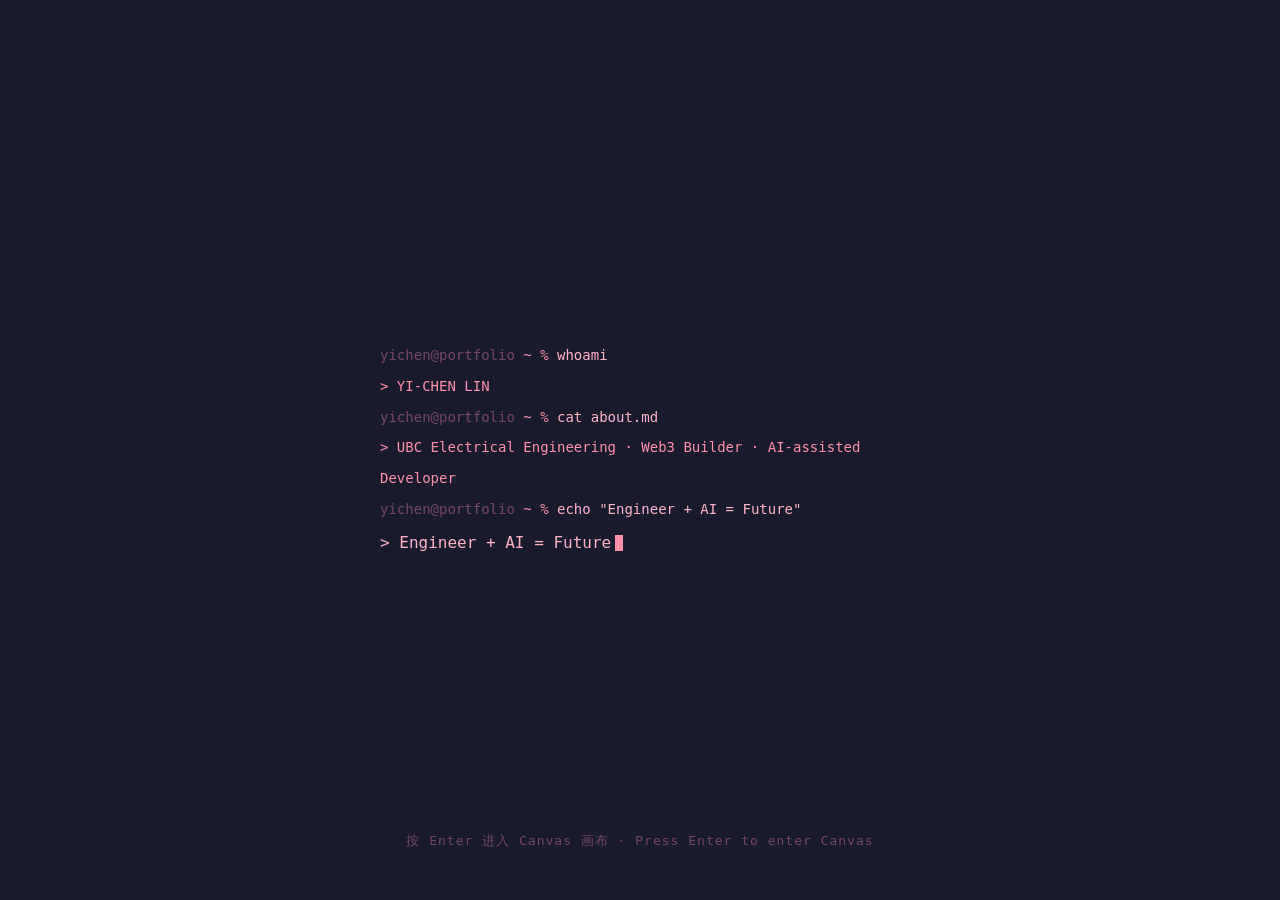
==== yichen-canvas-v2.html @ 153c7011 "V3" ====
<!DOCTYPE html>
<html lang="zh-CN">
<head>
    <meta charset="UTF-8">
    <meta name="viewport" content="width=device-width, initial-scale=1.0">
    <title>Yi-Chen Canvas | 个人知识画布</title>
    <link rel="stylesheet" href="./assets/styles/base.css">
    <link rel="stylesheet" href="./assets/styles/terminal.css">
    <link rel="stylesheet" href="./assets/styles/layout.css">
    <link rel="stylesheet" href="./assets/styles/cards.css">
    <link rel="stylesheet" href="./assets/styles/connections.css">
    <link rel="stylesheet" href="./assets/styles/modal.css">
    <link rel="stylesheet" href="./assets/styles/controls.css">
</head>
<body>
    <div id="app-root"></div>

    <script src="./assets/scripts/core/namespace.js"></script>
    <script src="./assets/scripts/data/connections.js"></script>
    <script src="./assets/scripts/data/modal-data.js"></script>
    <script src="./assets/scripts/templates/terminal.js"></script>
    <script src="./assets/scripts/templates/top-bar.js"></script>
    <script src="./assets/scripts/templates/sidebar.js"></script>
    <script src="./assets/scripts/templates/connections-svg.js"></script>
    <script src="./assets/scripts/templates/cards.js"></script>
    <script src="./assets/scripts/templates/canvas-ui.js"></script>
    <script src="./assets/scripts/templates/modal.js"></script>
    <script src="./assets/scripts/core/render.js"></script>
    <script src="./assets/scripts/core/state.js"></script>
    <script src="./assets/scripts/core/dom.js"></script>
    <script src="./assets/scripts/features/connections.js"></script>
    <script src="./assets/scripts/features/minimap.js"></script>
    <script src="./assets/scripts/features/terminal-entry.js"></script>
    <script src="./assets/scripts/features/pan-zoom.js"></script>
    <script src="./assets/scripts/features/card-dragging.js"></script>
    <script src="./assets/scripts/features/layers.js"></script>
    <script src="./assets/scripts/features/modal.js"></script>
    <script src="./assets/scripts/features/layout.js"></script>
    <script src="./assets/scripts/features/init.js"></script>
    <script src="./assets/scripts/main.js"></script>
</body>
</html>
---- assets/styles/base.css ----
@import url('https://fonts.googleapis.com/css2?family=Noto+Sans+SC:wght@300;400;500;600;700&family=Inter:wght@300;400;500;600;700&display=swap');

:root {
    --bg: #faf8f5;
    --card-bg: rgba(255, 255, 255, 0.92);
    --card-border: rgba(0, 0, 0, 0.06);
    --text: #2d2d3a;
    --text-secondary: #6b6b7b;
    --text-muted: #a0a0b0;
    --pink-light: #ffe4ec;
    --pink: #ff8fab;
    --pink-dark: #e85d8a;
    --cream: #fff5e6;
    --cream-dark: #ffd6a5;
    --lavender: #e8e0f0;
    --lavender-dark: #b8a9c9;
    --mint: #d4f5e0;
    --mint-dark: #7dd3a8;
    --sky: #d6eaf8;
    --sky-dark: #85c1e9;
    --peach: #fdebd0;
    --peach-dark: #f0b27a;
    --rose: #fadbd8;
    --rose-dark: #e74c3c;
    --shadow: 0 2px 16px rgba(0,0,0,0.05);
    --shadow-hover: 0 8px 32px rgba(0,0,0,0.1);
    --shadow-card: 0 4px 20px rgba(255, 143, 171, 0.08);
}

* { margin: 0; padding: 0; box-sizing: border-box; }

body {
    font-family: 'Inter', 'Noto Sans SC', sans-serif;
    background: var(--bg);
    overflow: hidden;
    width: 100vw;
    height: 100vh;
    user-select: none;
}

::-webkit-scrollbar { width: 6px; }
::-webkit-scrollbar-track { background: transparent; }
::-webkit-scrollbar-thumb { background: rgba(0,0,0,0.1); border-radius: 3px; }
::-webkit-scrollbar-thumb:hover { background: rgba(0,0,0,0.2); }
---- assets/styles/terminal.css ----
#terminal-entry {
    position: fixed;
    top: 0;
    left: 0;
    width: 100%;
    height: 100%;
    background: #1a1a2e;
    z-index: 10000;
    display: flex;
    flex-direction: column;
    justify-content: center;
    align-items: center;
    font-family: 'JetBrains Mono', monospace;
    transition: opacity 0.8s ease, visibility 0.8s;
}

#terminal-entry.hidden { opacity: 0; visibility: hidden; pointer-events: none; }

.terminal-content {
    color: #ff8fab;
    font-size: 14px;
    line-height: 2.2;
    max-width: 600px;
    padding: 40px;
}

.terminal-line { opacity: 0; animation: terminalFadeIn 0.5s ease forwards; }
.terminal-prompt { color: #ff8fab66; }
.terminal-command { color: #ffb3c6; font-weight: 500; }

.terminal-cursor {
    display: inline-block;
    width: 8px;
    height: 16px;
    background: #ff8fab;
    animation: blink 1s step-end infinite;
    vertical-align: middle;
    margin-left: 4px;
}

.terminal-hint {
    position: absolute;
    bottom: 50px;
    color: #ff8fab66;
    font-size: 13px;
    animation: fadeIn 1s ease 3s forwards;
    opacity: 0;
    letter-spacing: 1px;
}

@keyframes terminalFadeIn {
    to { opacity: 1; }
}

@keyframes blink {
    50% { opacity: 0; }
}

@keyframes fadeIn {
    to { opacity: 1; }
}
---- assets/styles/layout.css ----
#canvas-app {
    width: 100vw;
    height: 100vh;
    position: relative;
    overflow: hidden;
}

#canvas-app::before {
    content: '';
    position: absolute;
    top: -50%;
    left: -50%;
    width: 200%;
    height: 200%;
    background-image: radial-gradient(circle, rgba(0,0,0,0.06) 1px, transparent 1px);
    background-size: 20px 20px;
    pointer-events: none;
    z-index: 0;
}

#canvas-viewport {
    position: absolute;
    top: 0;
    left: 0;
    width: 100%;
    height: 100%;
    transform-origin: 0 0;
    z-index: 1;
}

.top-bar {
    position: fixed;
    top: 0;
    left: 0;
    right: 0;
    height: 56px;
    background: rgba(255,255,255,0.85);
    backdrop-filter: blur(20px);
    border-bottom: 1px solid rgba(0,0,0,0.06);
    display: flex;
    align-items: center;
    padding: 0 20px;
    z-index: 1000;
    gap: 12px;
}

.logo {
    display: flex;
    align-items: center;
    gap: 10px;
    font-weight: 700;
    color: var(--text);
    font-size: 15px;
}

.logo-icon {
    width: 34px;
    height: 34px;
    background: linear-gradient(135deg, #ffd6a5, #ff8fab);
    border-radius: 10px;
    display: flex;
    align-items: center;
    justify-content: center;
    font-weight: 800;
    color: white;
    font-size: 14px;
    box-shadow: 0 2px 8px rgba(255,143,171,0.3);
}

.top-actions { display: flex; gap: 8px; margin-left: auto; }

.btn {
    padding: 8px 18px;
    border-radius: 10px;
    border: 1.5px dashed rgba(0,0,0,0.1);
    background: rgba(255,255,255,0.7);
    color: var(--text-secondary);
    font-size: 13px;
    cursor: pointer;
    transition: all 0.25s;
    font-family: inherit;
    font-weight: 500;
}

.btn:hover {
    background: rgba(255,143,171,0.08);
    border-color: var(--pink);
    color: var(--pink-dark);
    transform: translateY(-1px);
}

.btn-primary {
    background: linear-gradient(135deg, #ff8fab, #e85d8a);
    color: white;
    border: none;
    box-shadow: 0 2px 12px rgba(232,93,138,0.3);
}

.btn-primary:hover {
    background: linear-gradient(135deg, #e85d8a, #d64570);
    color: white;
    box-shadow: 0 4px 16px rgba(232,93,138,0.4);
}

.user-avatar {
    width: 34px;
    height: 34px;
    border-radius: 50%;
    background: linear-gradient(135deg, #ff8fab, #b8a9c9);
    display: flex;
    align-items: center;
    justify-content: center;
    color: white;
    font-weight: 700;
    font-size: 12px;
    cursor: pointer;
    box-shadow: 0 2px 8px rgba(255,143,171,0.3);
}

.sidebar {
    position: fixed;
    top: 56px;
    left: 0;
    width: 220px;
    height: calc(100vh - 56px);
    background: rgba(255,255,255,0.8);
    backdrop-filter: blur(20px);
    border-right: 1px solid rgba(0,0,0,0.06);
    z-index: 1000;
    padding: 16px 10px;
    overflow-y: auto;
    display: flex;
    flex-direction: column;
}

.sidebar-title {
    font-size: 11px;
    font-weight: 700;
    color: var(--text-muted);
    text-transform: uppercase;
    letter-spacing: 2px;
    margin-bottom: 12px;
    padding-left: 10px;
    display: flex;
    align-items: center;
    gap: 6px;
}

.sidebar-title::before { content: '✦'; font-size: 10px; color: var(--pink); }

.layer-item {
    display: flex;
    align-items: center;
    gap: 10px;
    padding: 9px 12px;
    border-radius: 10px;
    cursor: pointer;
    transition: all 0.2s;
    font-size: 13px;
    color: var(--text-secondary);
    margin-bottom: 3px;
    position: relative;
}

.layer-item:hover { background: rgba(255,143,171,0.06); color: var(--text); }

.layer-item.active {
    background: linear-gradient(135deg, rgba(255,143,171,0.12), rgba(184,169,201,0.08));
    color: var(--pink-dark);
    font-weight: 600;
}

.layer-item.active::before {
    content: '';
    position: absolute;
    left: 0;
    top: 50%;
    transform: translateY(-50%);
    width: 3px;
    height: 20px;
    background: linear-gradient(180deg, #ff8fab, #b8a9c9);
    border-radius: 0 3px 3px 0;
}

.layer-icon {
    width: 20px;
    height: 20px;
    border-radius: 5px;
    display: flex;
    align-items: center;
    justify-content: center;
    font-size: 11px;
    flex-shrink: 0;
}

.layer-eye { margin-left: auto; opacity: 0.3; font-size: 11px; transition: opacity 0.2s; }
.layer-item:hover .layer-eye { opacity: 0.6; }

.sidebar-divider {
    height: 1px;
    background: linear-gradient(90deg, transparent, rgba(0,0,0,0.08), transparent);
    margin: 12px 10px;
}

.new-btn {
    display: flex;
    align-items: center;
    justify-content: center;
    gap: 6px;
    padding: 12px;
    border: 1.5px dashed rgba(0,0,0,0.1);
    border-radius: 10px;
    color: var(--text-muted);
    font-size: 13px;
    cursor: pointer;
    transition: all 0.25s;
    margin-top: 8px;
    font-weight: 500;
}

.new-btn:hover {
    border-color: var(--pink);
    color: var(--pink-dark);
    background: rgba(255,143,171,0.05);
}
---- assets/styles/cards.css ----
.card {
    position: absolute;
    background: var(--card-bg);
    border: 1px solid var(--card-border);
    border-radius: 16px;
    padding: 22px;
    box-shadow: var(--shadow-card);
    cursor: grab;
    transition: all 0.3s cubic-bezier(0.4,0,0.2,1);
    backdrop-filter: blur(12px);
    min-width: 200px;
    z-index: 10;
    animation: cardAppear 0.5s ease backwards;
}

.card:hover { box-shadow: var(--shadow-hover); z-index: 20; transform: translateY(-2px); }
.card.dragging { cursor: grabbing; z-index: 100; box-shadow: 0 12px 40px rgba(0,0,0,0.15); transform: scale(1.02); }

.card-header { display: flex; align-items: center; gap: 12px; margin-bottom: 14px; }

.card-avatar {
    width: 52px;
    height: 52px;
    border-radius: 50%;
    background: linear-gradient(135deg, #ffd6a5, #ff8fab);
    display: flex;
    align-items: center;
    justify-content: center;
    font-size: 22px;
    flex-shrink: 0;
    box-shadow: 0 2px 12px rgba(255,143,171,0.2);
}

.card-title { font-size: 17px; font-weight: 700; color: var(--text); line-height: 1.3; }
.card-subtitle { font-size: 12px; color: var(--text-muted); margin-top: 3px; }
.card-body { font-size: 13px; color: var(--text-secondary); line-height: 1.8; }
.card-body p { margin-bottom: 8px; }
.card-footer { margin-top: 14px; display: flex; gap: 8px; flex-wrap: wrap; }

.tag {
    padding: 5px 12px;
    border-radius: 20px;
    font-size: 11px;
    font-weight: 600;
    border: 1.5px solid transparent;
    transition: all 0.2s;
    cursor: default;
}

.tag:hover { transform: translateY(-1px); }
.tag.yellow { background: var(--cream); color: #c9842b; border-color: rgba(255,214,165,0.5); }
.tag.blue { background: var(--sky); color: #4a7fb5; border-color: rgba(133,193,233,0.4); }
.tag.green { background: var(--mint); color: #3a9b6b; border-color: rgba(125,211,168,0.4); }
.tag.pink { background: var(--pink-light); color: var(--pink-dark); border-color: rgba(255,143,171,0.4); }
.tag.orange { background: var(--peach); color: #c9842b; border-color: rgba(240,178,122,0.4); }
.tag.purple { background: var(--lavender); color: #7d6b8d; border-color: rgba(184,169,201,0.4); }
.tag.red { background: var(--rose); color: #c0392b; border-color: rgba(231,76,60,0.3); }
.tag.cyan { background: #d4f1f9; color: #2980b9; border-color: rgba(133,193,233,0.4); }

.card-timeline { min-width: 300px; }
.timeline-item { display: flex; gap: 14px; margin-bottom: 18px; position: relative; }
.timeline-item:last-child { margin-bottom: 0; }

.timeline-dot {
    width: 12px;
    height: 12px;
    border-radius: 50%;
    background: var(--pink);
    border: 3px solid white;
    box-shadow: 0 0 0 2px var(--pink);
    flex-shrink: 0;
    margin-top: 3px;
}

.timeline-content { flex: 1; }
.timeline-date { font-size: 11px; color: var(--pink-dark); font-weight: 700; margin-bottom: 3px; letter-spacing: 0.5px; }
.timeline-title { font-size: 13px; font-weight: 700; color: var(--text); margin-bottom: 3px; }
.timeline-desc { font-size: 12px; color: var(--text-muted); line-height: 1.5; }

.card-skills { min-width: 340px; }
.skills-grid { display: flex; flex-wrap: wrap; gap: 8px; }

.card-quote {
    background: linear-gradient(135deg, rgba(255,214,165,0.15), rgba(255,143,171,0.1));
    border-color: rgba(255,143,171,0.2);
}

.quote-text { font-style: italic; font-size: 14px; color: var(--text); line-height: 1.9; margin-bottom: 10px; }
.quote-author { font-size: 12px; color: var(--text-muted); }

.card-sticky { min-width: 180px; padding: 18px; }
.sticky-yellow { background: linear-gradient(135deg, #fef9e7, #fdebd0); border-color: rgba(243,156,18,0.15); }
.sticky-blue { background: linear-gradient(135deg, #ebf5fb, #d4e6f1); border-color: rgba(52,152,219,0.15); }
.sticky-pink { background: linear-gradient(135deg, #fdedec, #fadbd8); border-color: rgba(231,76,60,0.15); }
.sticky-purple { background: linear-gradient(135deg, var(--lavender), #f0e6ff); border-color: rgba(184,169,201,0.3); }
.sticky-title { font-size: 13px; font-weight: 700; color: var(--text); margin-bottom: 10px; display: flex; align-items: center; gap: 6px; }
.sticky-body { font-size: 13px; color: var(--text-secondary); line-height: 1.7; }

.card-project { min-width: 280px; }
.project-header { display: flex; align-items: center; gap: 12px; margin-bottom: 12px; }

.project-icon {
    width: 40px;
    height: 40px;
    border-radius: 10px;
    display: flex;
    align-items: center;
    justify-content: center;
    font-size: 18px;
    flex-shrink: 0;
    box-shadow: 0 2px 8px rgba(0,0,0,0.08);
}

.project-name { font-weight: 700; color: var(--text); font-size: 15px; }
.project-link { font-size: 11px; color: var(--pink-dark); font-weight: 500; }
.project-desc { font-size: 13px; color: var(--text-secondary); line-height: 1.8; margin-bottom: 12px; }
.project-tags { display: flex; gap: 6px; flex-wrap: wrap; }
.project-tag { padding: 4px 10px; border-radius: 6px; font-size: 11px; background: rgba(0,0,0,0.03); color: var(--text-muted); font-weight: 500; }

.card-click-hint {
    position: absolute;
    bottom: 8px;
    right: 12px;
    font-size: 10px;
    color: var(--text-muted);
    opacity: 0;
    transition: opacity 0.3s;
}

.card:hover .card-click-hint { opacity: 0.5; }

@keyframes cardAppear {
    from { opacity: 0; transform: translateY(20px) scale(0.95); }
    to { opacity: 1; transform: translateY(0) scale(1); }
}
---- assets/styles/connections.css ----
svg.connections {
    position: absolute;
    top: 0;
    left: 0;
    width: 100%;
    height: 100%;
    pointer-events: none;
    z-index: 5;
    overflow: visible;
}

svg.connections path {
    fill: none;
    stroke: var(--pink);
    stroke-width: 1.5;
    stroke-dasharray: 6, 4;
    opacity: 0.35;
    transition: opacity 0.3s;
}

svg.connections path:hover { opacity: 0.6; stroke-width: 2; }
---- assets/styles/modal.css ----
.modal-overlay {
    position: fixed;
    top: 0;
    left: 0;
    width: 100%;
    height: 100%;
    background: rgba(0,0,0,0.4);
    backdrop-filter: blur(8px);
    z-index: 5000;
    display: none;
    justify-content: center;
    align-items: center;
    opacity: 0;
    transition: opacity 0.3s;
}

.modal-overlay.active { display: flex; opacity: 1; }

.modal {
    background: white;
    border-radius: 20px;
    padding: 0;
    max-width: 600px;
    width: 90%;
    max-height: 80vh;
    overflow: hidden;
    box-shadow: 0 20px 60px rgba(0,0,0,0.2);
    transform: scale(0.9) translateY(20px);
    transition: transform 0.3s cubic-bezier(0.4,0,0.2,1);
}

.modal-overlay.active .modal { transform: scale(1) translateY(0); }

.modal-header {
    padding: 24px 28px 16px;
    border-bottom: 1px solid rgba(0,0,0,0.06);
    display: flex;
    align-items: center;
    gap: 14px;
    position: relative;
}

.modal-avatar {
    width: 56px;
    height: 56px;
    border-radius: 14px;
    display: flex;
    align-items: center;
    justify-content: center;
    font-size: 26px;
    flex-shrink: 0;
}

.modal-title { font-size: 20px; font-weight: 700; color: var(--text); }
.modal-subtitle { font-size: 13px; color: var(--text-muted); margin-top: 4px; }
.modal-body { padding: 24px 28px; overflow-y: auto; max-height: calc(80vh - 140px); }
.modal-body h3 { font-size: 14px; font-weight: 700; color: var(--text); margin: 20px 0 10px; display: flex; align-items: center; gap: 8px; }
.modal-body h3:first-child { margin-top: 0; }
.modal-body p,
.modal-body li { font-size: 14px; color: var(--text-secondary); line-height: 1.9; margin-bottom: 8px; }
.modal-body ul { padding-left: 20px; margin-bottom: 16px; }
.modal-body li { margin-bottom: 6px; }

.modal-close {
    position: absolute;
    top: 20px;
    right: 24px;
    width: 32px;
    height: 32px;
    border-radius: 50%;
    border: none;
    background: rgba(0,0,0,0.05);
    cursor: pointer;
    font-size: 18px;
    color: var(--text-muted);
    display: flex;
    align-items: center;
    justify-content: center;
    transition: all 0.2s;
}

.modal-close:hover { background: rgba(255,143,171,0.15); color: var(--pink-dark); }

.modal-tags {
    display: flex;
    gap: 8px;
    flex-wrap: wrap;
    margin-top: 16px;
    padding: 16px 28px 24px;
    border-top: 1px solid rgba(0,0,0,0.06);
}
---- assets/styles/controls.css ----
.minimap {
    position: fixed;
    bottom: 60px;
    left: 240px;
    width: 160px;
    height: 100px;
    background: rgba(255,255,255,0.9);
    border: 1px solid rgba(0,0,0,0.08);
    border-radius: 12px;
    z-index: 1000;
    overflow: hidden;
    box-shadow: var(--shadow);
}

.minimap-content { position: relative; width: 100%; height: 100%; transform-origin: 0 0; }
.minimap-card { position: absolute; background: var(--pink); border-radius: 2px; opacity: 0.5; }
.minimap-viewport { position: absolute; border: 1.5px solid var(--pink-dark); background: rgba(255,143,171,0.08); border-radius: 2px; }
.minimap-title { position: absolute; bottom: 3px; left: 6px; font-size: 9px; color: var(--text-muted); font-weight: 600; }

.zoom-controls {
    position: fixed;
    bottom: 60px;
    right: 20px;
    display: flex;
    flex-direction: column;
    gap: 4px;
    z-index: 1000;
}

.zoom-btn {
    width: 38px;
    height: 38px;
    border-radius: 10px;
    border: 1px solid rgba(0,0,0,0.08);
    background: rgba(255,255,255,0.9);
    display: flex;
    align-items: center;
    justify-content: center;
    cursor: pointer;
    font-size: 16px;
    color: var(--text-secondary);
    transition: all 0.2s;
    font-weight: 500;
}

.zoom-btn:hover {
    background: white;
    border-color: var(--pink);
    color: var(--pink-dark);
    transform: translateY(-1px);
    box-shadow: 0 2px 8px rgba(255,143,171,0.2);
}

.zoom-level { text-align: center; font-size: 11px; color: var(--text-muted); padding: 4px; font-weight: 600; }

.bottom-hint {
    position: fixed;
    bottom: 16px;
    left: 50%;
    transform: translateX(-50%);
    display: flex;
    gap: 8px;
    align-items: center;
    z-index: 1000;
    background: rgba(255,255,255,0.9);
    backdrop-filter: blur(12px);
    padding: 8px 20px;
    border-radius: 12px;
    border: 1px solid rgba(0,0,0,0.06);
    box-shadow: var(--shadow);
}

.hint-item {
    display: flex;
    align-items: center;
    gap: 6px;
    font-size: 12px;
    color: var(--text-muted);
    padding: 4px 10px;
    border-radius: 6px;
    transition: all 0.2s;
}

.hint-item:hover { background: rgba(255,143,171,0.08); color: var(--text-secondary); }

.hint-key {
    padding: 2px 8px;
    background: rgba(0,0,0,0.04);
    border-radius: 4px;
    font-size: 11px;
    font-weight: 600;
    color: var(--text-secondary);
    border: 1px solid rgba(0,0,0,0.06);
}

.hint-sep { color: var(--text-muted); opacity: 0.3; }

.kimi-badge {
    position: fixed;
    bottom: 16px;
    right: 20px;
    background: linear-gradient(135deg, #1a1a2e, #2d2d3a);
    color: white;
    padding: 8px 14px;
    border-radius: 20px;
    font-size: 12px;
    font-weight: 600;
    z-index: 1000;
    display: flex;
    align-items: center;
    gap: 6px;
    box-shadow: 0 2px 12px rgba(0,0,0,0.2);
}

.kimi-badge::before {
    content: 'K';
    width: 18px;
    height: 18px;
    background: linear-gradient(135deg, #ff8fab, #b8a9c9);
    border-radius: 50%;
    display: flex;
    align-items: center;
    justify-content: center;
    font-size: 10px;
    font-weight: 800;
}
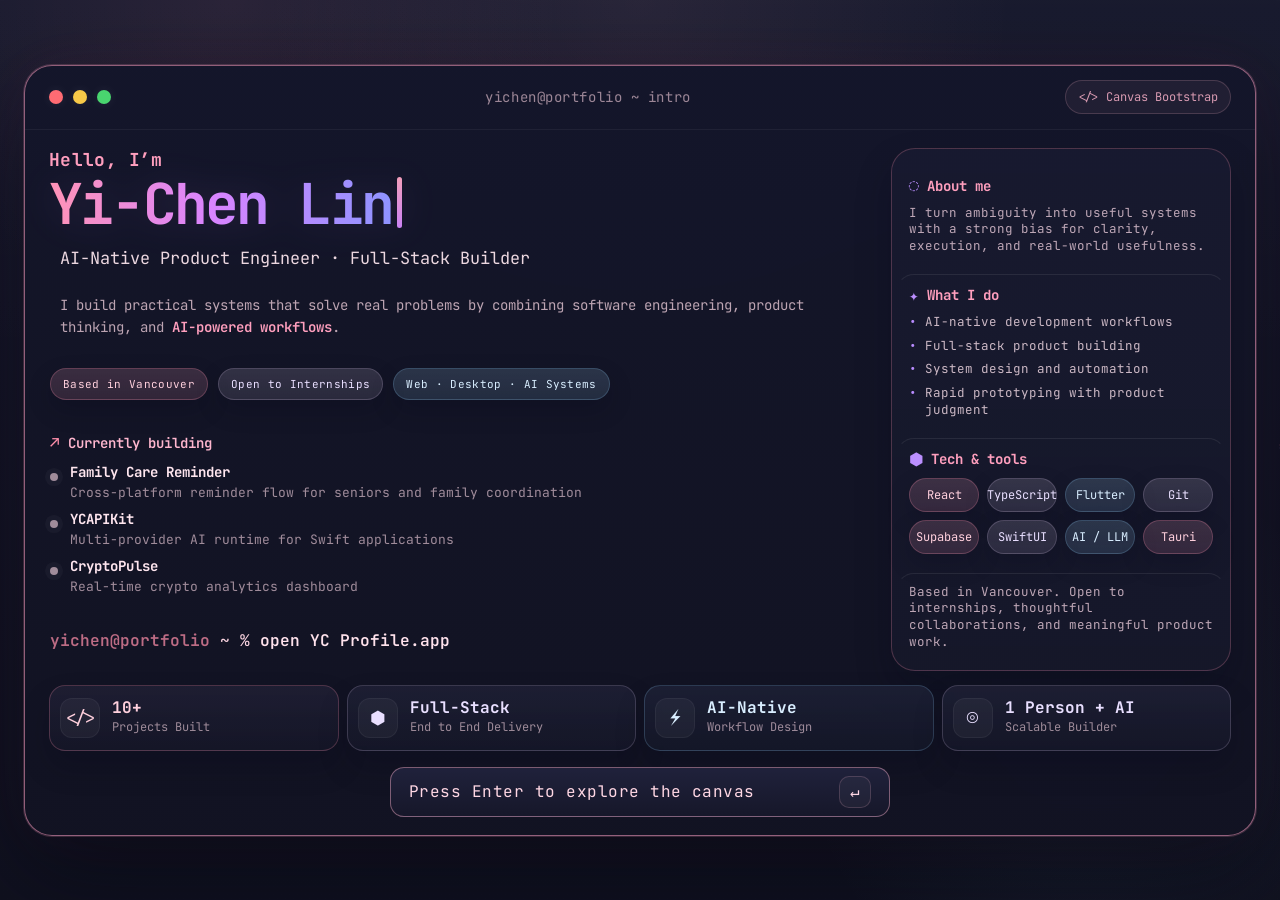
==== commit 0e7342b3: "UI FIX" ====
--- a/yichen-canvas-v2.html
+++ b/yichen-canvas-v2.html
@@ -1,9 +1,9 @@
 <!DOCTYPE html>
-<html lang="zh-CN">
+<html lang="en">
 <head>
     <meta charset="UTF-8">
     <meta name="viewport" content="width=device-width, initial-scale=1.0">
-    <title>Yi-Chen Canvas | 个人知识画布</title>
+    <title>Yi-Chen Canvas | Personal Knowledge Canvas</title>
     <link rel="stylesheet" href="./assets/styles/base.css">
     <link rel="stylesheet" href="./assets/styles/terminal.css">
     <link rel="stylesheet" href="./assets/styles/layout.css">
--- a/assets/styles/base.css
+++ b/assets/styles/base.css
@@ -1,4 +1,4 @@
-@import url('https://fonts.googleapis.com/css2?family=Noto+Sans+SC:wght@300;400;500;600;700&family=Inter:wght@300;400;500;600;700&display=swap');
+@import url('https://fonts.googleapis.com/css2?family=JetBrains+Mono:wght@400;500;600&family=Noto+Sans+SC:wght@300;400;500;600;700&family=Inter:wght@300;400;500;600;700&display=swap');
 
 :root {
     --bg: #faf8f5;
@@ -25,6 +25,7 @@
     --shadow: 0 2px 16px rgba(0,0,0,0.05);
     --shadow-hover: 0 8px 32px rgba(0,0,0,0.1);
     --shadow-card: 0 4px 20px rgba(255, 143, 171, 0.08);
+    --sidebar-w: 220px;
 }
 
 * { margin: 0; padding: 0; box-sizing: border-box; }
--- a/assets/styles/terminal.css
+++ b/assets/styles/terminal.css
@@ -1,61 +1,971 @@
 #terminal-entry {
     position: fixed;
-    top: 0;
-    left: 0;
-    width: 100%;
-    height: 100%;
-    background: #1a1a2e;
+    inset: 0;
     z-index: 10000;
     display: flex;
+    justify-content: center;
+    align-items: center;
+    padding: clamp(12px, 2.6vw, 24px);
+    overflow: auto;
+    font-family: 'JetBrains Mono', monospace;
+    color: #ffe1ec;
+    background:
+        radial-gradient(circle at 18% 0%, rgba(255, 143, 171, 0.08), transparent 24%),
+        radial-gradient(circle at 85% 82%, rgba(133, 193, 233, 0.07), transparent 22%),
+        linear-gradient(180deg, #15172b 0%, #10111f 100%);
+    transition: opacity 0.8s ease, visibility 0.8s ease;
+}
+
+#terminal-entry::before,
+#terminal-entry::after {
+    content: '';
+    position: absolute;
+    inset: 0;
+    pointer-events: none;
+}
+
+#terminal-entry::before {
+    background:
+        radial-gradient(circle at top, rgba(255, 179, 198, 0.07), transparent 34%),
+        linear-gradient(180deg, rgba(255, 255, 255, 0.02), transparent 42%);
+}
+
+#terminal-entry::after {
+    opacity: 0.18;
+    background:
+        radial-gradient(circle at right 12%, rgba(255, 143, 171, 0.45) 1px, transparent 1.2px) right center / 14px 14px no-repeat,
+        radial-gradient(circle at right 12%, rgba(151, 148, 255, 0.34) 0.8px, transparent 1px) right center / 7px 7px no-repeat;
+}
+
+#terminal-entry.hidden {
+    opacity: 0;
+    visibility: hidden;
+    pointer-events: none;
+}
+
+.terminal-stage {
+    position: relative;
+    z-index: 1;
+    width: min(1560px, calc(100vw - 24px));
+}
+
+.terminal-shell {
+    display: flex;
     flex-direction: column;
+    max-height: calc(100vh - 24px);
+    border-radius: 28px;
+    border: 1px solid rgba(255, 160, 194, 0.54);
+    background:
+        linear-gradient(180deg, rgba(20, 22, 42, 0.98) 0%, rgba(18, 19, 35, 0.98) 100%);
+    box-shadow:
+        0 0 0 1px rgba(255, 160, 194, 0.18),
+        0 32px 90px rgba(3, 5, 16, 0.55),
+        0 0 56px rgba(232, 93, 138, 0.07);
+    overflow: hidden;
+    backdrop-filter: blur(18px);
+    transition: transform 0.4s ease, box-shadow 0.4s ease, border-color 0.4s ease;
+}
+
+#terminal-entry.is-launching .terminal-shell {
+    transform: translateY(-4px) scale(1.006);
+    border-color: rgba(134, 244, 165, 0.48);
+    box-shadow:
+        0 0 0 1px rgba(134, 244, 165, 0.14),
+        0 34px 94px rgba(3, 5, 16, 0.62),
+        0 0 54px rgba(134, 244, 165, 0.08);
+}
+
+.terminal-shell-header {
+    display: grid;
+    grid-template-columns: auto 1fr auto;
+    align-items: center;
+    gap: 16px;
+    min-height: 64px;
+    padding: 0 24px;
+    border-bottom: 1px solid rgba(255, 255, 255, 0.05);
+    color: rgba(255, 223, 232, 0.7);
+}
+
+.terminal-shell-controls {
+    display: flex;
+    gap: 10px;
+}
+
+.terminal-shell-dot {
+    width: 14px;
+    height: 14px;
+    border-radius: 50%;
+    display: inline-block;
+    box-shadow: 0 0 12px rgba(255, 255, 255, 0.08);
+}
+
+.terminal-shell-dot--close { background: #ff6b73; }
+.terminal-shell-dot--minimize { background: #f7c948; }
+.terminal-shell-dot--zoom { background: #49d56f; }
+
+.terminal-shell-title {
+    justify-self: center;
+    font-size: 14px;
+    letter-spacing: 0.04em;
+    color: rgba(255, 216, 229, 0.58);
+}
+
+.terminal-shell-badge {
+    font-size: 12px;
+    color: rgba(255, 181, 205, 0.82);
+    padding: 8px 12px;
+    border-radius: 999px;
+    border: 1px solid rgba(255, 181, 205, 0.18);
+    background: rgba(255, 181, 205, 0.06);
+}
+
+.terminal-shell-body {
+    display: flex;
+    flex-direction: column;
+    gap: 16px;
+    padding: clamp(18px, 2vw, 28px);
+    overflow: auto;
+}
+
+.terminal-hero-layout {
+    display: grid;
+    grid-template-columns: minmax(0, 1.42fr) minmax(360px, 0.58fr);
+    gap: clamp(16px, 1.8vw, 24px);
+    align-items: start;
+}
+
+.terminal-hero-main {
+    display: flex;
+    flex-direction: column;
+    gap: 0;
+    min-width: 0;
+}
+
+.terminal-line {
+    opacity: 0;
+    transform: translateY(10px);
+    animation: terminalFadeIn 0.68s cubic-bezier(0.2, 0.9, 0.2, 1) forwards;
+}
+
+.terminal-eyebrow {
+    font-size: clamp(16px, 1.4vw, 22px);
+    color: #ff9fbe;
+    font-weight: 700;
+    letter-spacing: 0.02em;
+}
+
+.terminal-name {
+    margin: 8px 0 10px;
+    font-size: clamp(48px, 5.7vw, 78px);
+    line-height: 0.96;
+    letter-spacing: -0.05em;
+    font-weight: 700;
+    color: transparent;
+    background: linear-gradient(90deg, #ff93b7 0%, #d984ff 46%, #8a94ff 100%);
+    -webkit-background-clip: text;
+    background-clip: text;
+}
+
+.terminal-nav-target {
+    position: relative;
+    transition: transform 0.22s ease, opacity 0.22s ease, filter 0.22s ease, box-shadow 0.22s ease, background-color 0.22s ease, border-color 0.22s ease;
+}
+
+.terminal-nav-inline,
+.terminal-nav-section,
+.terminal-nav-panel {
+    border: 1px solid transparent;
+    border-radius: 18px;
+}
+
+.terminal-nav-inline {
+    width: fit-content;
+    max-width: 100%;
+    padding: 8px 10px;
+    margin-left: -10px;
+}
+
+.terminal-nav-section {
+    padding: 10px 12px;
+    margin-left: -12px;
+    margin-right: -4px;
+}
+
+.terminal-nav-panel {
+    padding: 10px 12px;
+    margin-left: -12px;
+    margin-right: -12px;
+}
+
+.terminal-nav-marker.is-active {
+    transform: translateX(3px);
+    border-color: rgba(255, 181, 205, 0.2);
+    background:
+        linear-gradient(180deg, rgba(255, 255, 255, 0.045), rgba(255, 255, 255, 0.015)),
+        rgba(255, 181, 205, 0.045);
+    box-shadow:
+        0 14px 30px rgba(5, 8, 24, 0.16),
+        0 0 0 1px rgba(255, 181, 205, 0.08);
+}
+
+.terminal-nav-target:not(.is-active) .terminal-nav-cursor {
+    opacity: 0;
+    animation: none;
+}
+
+.terminal-nav-target.is-active .terminal-nav-cursor {
+    opacity: 1;
+    animation: blink 1s step-end infinite;
+}
+
+.terminal-name.terminal-nav-target {
+    width: fit-content;
+}
+
+.terminal-name.terminal-nav-target.is-active {
+    filter: drop-shadow(0 0 18px rgba(217, 132, 255, 0.12));
+}
+
+.terminal-name-cursor {
+    display: inline-block;
+    width: 0.1em;
+    height: 0.9em;
+    margin-left: 0.08em;
+    background: linear-gradient(180deg, rgba(255, 166, 195, 0.95), rgba(212, 136, 255, 0.95));
+    vertical-align: -0.08em;
+    border-radius: 999px;
+    opacity: 0;
+}
+
+.terminal-role {
+    margin: 0 0 10px;
+    font-size: clamp(18px, 1.8vw, 24px);
+    line-height: 1.28;
+    color: rgba(255, 232, 240, 0.92);
+}
+
+.terminal-role.terminal-nav-inline,
+.terminal-summary.terminal-nav-inline {
+    display: block;
+}
+
+.terminal-summary {
+    max-width: 780px;
+    margin: 0;
+    font-size: clamp(15px, 1.14vw, 18px);
+    line-height: 1.62;
+    color: rgba(255, 220, 233, 0.72);
+}
+
+.terminal-summary-accent {
+    color: #ff9fbe;
+    font-weight: 600;
+}
+
+.terminal-quickfacts {
+    display: flex;
+    flex-wrap: wrap;
+    gap: 10px;
+    margin-top: 12px;
+}
+
+.terminal-quickfacts.terminal-nav-section {
+    width: fit-content;
+    max-width: 100%;
+    padding-bottom: 8px;
+}
+
+.terminal-quickfact,
+.terminal-chip {
+    --terminal-tone-bg: rgba(255, 181, 205, 0.1);
+    --terminal-tone-border: rgba(255, 181, 205, 0.26);
+    --terminal-tone-text: #ffd5e2;
+    display: inline-flex;
+    align-items: center;
+    padding: 8px 12px;
+    border-radius: 999px;
+    border: 1px solid var(--terminal-tone-border);
+    background:
+        linear-gradient(180deg, rgba(255, 255, 255, 0.05), rgba(255, 255, 255, 0.01)),
+        var(--terminal-tone-bg);
+    color: var(--terminal-tone-text);
+    box-shadow: 0 10px 24px rgba(5, 8, 24, 0.18);
+}
+
+.terminal-quickfact {
+    font-size: 11px;
+    letter-spacing: 0.03em;
+}
+
+.terminal-chip {
     justify-content: center;
-    align-items: center;
-    font-family: 'JetBrains Mono', monospace;
-    transition: opacity 0.8s ease, visibility 0.8s;
-}
-
-#terminal-entry.hidden { opacity: 0; visibility: hidden; pointer-events: none; }
-
-.terminal-content {
+    min-width: 0;
+    font-size: 12px;
+    white-space: nowrap;
+}
+
+.terminal-tone-pink {
+    --terminal-tone-bg: rgba(255, 143, 171, 0.12);
+    --terminal-tone-border: rgba(255, 143, 171, 0.24);
+    --terminal-tone-text: #ffd0dd;
+}
+
+.terminal-tone-violet {
+    --terminal-tone-bg: rgba(184, 169, 201, 0.12);
+    --terminal-tone-border: rgba(184, 169, 201, 0.24);
+    --terminal-tone-text: #e9dfff;
+}
+
+.terminal-tone-blue {
+    --terminal-tone-bg: rgba(133, 193, 233, 0.12);
+    --terminal-tone-border: rgba(133, 193, 233, 0.22);
+    --terminal-tone-text: #d9eeff;
+}
+
+.terminal-building {
+    margin-top: 14px;
+    padding-top: 12px;
+    border-top: 1px solid rgba(255, 255, 255, 0.07);
+}
+
+.terminal-building.terminal-nav-section {
+    padding-top: 10px;
+    border-top-color: transparent;
+}
+
+.terminal-section-kicker {
+    display: inline-flex;
+    align-items: center;
+    gap: 8px;
+    margin-bottom: 10px;
+    color: #ffb7cf;
+    font-size: 14px;
+    font-weight: 600;
+}
+
+.terminal-section-icon {
+    font-size: 16px;
     color: #ff8fab;
+}
+
+.terminal-project-list {
+    list-style: none;
+    display: grid;
+    gap: 8px;
+    padding: 0;
+    margin: 0;
+}
+
+.terminal-project-item {
+    display: grid;
+    grid-template-columns: 8px minmax(0, 1fr);
+    gap: 12px;
+    align-items: start;
+}
+
+.terminal-project-dot {
+    width: 8px;
+    height: 8px;
+    border-radius: 50%;
+    margin-top: 0.75em;
+    background: currentColor;
+    box-shadow: 0 0 0 5px rgba(255, 255, 255, 0.03);
+}
+
+.terminal-project-item strong {
+    display: block;
+    color: #ffe6ef;
     font-size: 14px;
-    line-height: 2.2;
-    max-width: 600px;
-    padding: 40px;
-}
-
-.terminal-line { opacity: 0; animation: terminalFadeIn 0.5s ease forwards; }
-.terminal-prompt { color: #ff8fab66; }
-.terminal-command { color: #ffb3c6; font-weight: 500; }
+    font-weight: 700;
+    margin-bottom: 3px;
+}
+
+.terminal-project-item span {
+    display: block;
+    color: rgba(255, 220, 233, 0.6);
+    font-size: 13px;
+    line-height: 1.45;
+}
+
+.terminal-command-preview {
+    margin-top: 12px;
+    padding-top: 12px;
+    border-top: 1px solid rgba(255, 255, 255, 0.07);
+    font-size: clamp(16px, 1.26vw, 18px);
+    line-height: 1.5;
+    color: #ffd7e4;
+}
+
+.terminal-command-preview.terminal-nav-target {
+    border-radius: 14px;
+    border-top-color: transparent;
+    border-color: transparent;
+}
+
+.terminal-command-preview.terminal-nav-target.is-active {
+    background: rgba(255, 255, 255, 0.03);
+    border-color: rgba(255, 181, 205, 0.18);
+    box-shadow: 0 10px 24px rgba(5, 8, 24, 0.12);
+}
+
+.terminal-command-preview.terminal-nav-target.is-active .terminal-command {
+    color: #fff0f5;
+}
+
+.terminal-prompt {
+    color: rgba(255, 143, 171, 0.72);
+    font-weight: 600;
+}
+
+.terminal-command {
+    color: #ffe2ec;
+    font-weight: 600;
+}
 
 .terminal-cursor {
     display: inline-block;
-    width: 8px;
-    height: 16px;
-    background: #ff8fab;
-    animation: blink 1s step-end infinite;
-    vertical-align: middle;
+    width: 11px;
+    height: 1.05em;
+    background: #ff9fbe;
+    vertical-align: -0.12em;
     margin-left: 4px;
+    border-radius: 2px;
+    opacity: 0;
+}
+
+.terminal-detail-panel {
+    padding: 18px;
+    border-radius: 24px;
+    border: 1px solid rgba(255, 143, 171, 0.24);
+    background:
+        linear-gradient(180deg, rgba(24, 26, 48, 0.88), rgba(22, 24, 42, 0.92));
+    box-shadow: 0 18px 36px rgba(5, 8, 24, 0.24);
+}
+
+.terminal-panel-section + .terminal-panel-section {
+    margin-top: 12px;
+    padding-top: 12px;
+    border-top: 1px solid rgba(255, 255, 255, 0.08);
+}
+
+.terminal-panel-section.terminal-nav-panel {
+    transition: transform 0.22s ease, box-shadow 0.22s ease, border-color 0.22s ease, background-color 0.22s ease;
+}
+
+.terminal-panel-section.terminal-nav-panel + .terminal-panel-section.terminal-nav-panel {
+    margin-top: 8px;
+}
+
+.terminal-panel-title {
+    display: inline-flex;
+    align-items: center;
+    gap: 8px;
+    margin-bottom: 8px;
+    color: #ff9fbe;
+    font-size: 14px;
+    font-weight: 700;
+}
+
+.terminal-panel-icon {
+    color: #bb8fff;
+    font-size: 16px;
+}
+
+.terminal-detail-panel p {
+    margin: 0;
+    color: rgba(255, 222, 235, 0.72);
+    font-size: 14px;
+    line-height: 1.56;
+}
+
+.terminal-panel-list {
+    list-style: none;
+    margin: 0;
+    padding: 0;
+    display: grid;
+    gap: 7px;
+}
+
+.terminal-panel-list li {
+    position: relative;
+    padding-left: 16px;
+    color: rgba(255, 230, 239, 0.78);
+    font-size: 13.5px;
+    line-height: 1.38;
+}
+
+.terminal-panel-list li::before {
+    content: '•';
+    position: absolute;
+    left: 0;
+    top: 0;
+    color: #b98cff;
+}
+
+.terminal-chip-cloud {
+    display: grid;
+    grid-template-columns: repeat(4, minmax(0, 1fr));
+    gap: 8px;
+}
+
+.terminal-panel-section--closing {
+    padding-bottom: 2px;
+}
+
+.terminal-panel-note {
+    color: #ffb8cf;
+}
+
+.terminal-metric-grid {
+    display: grid;
+    grid-template-columns: repeat(4, minmax(0, 1fr));
+    gap: 10px;
+}
+
+.terminal-metric {
+    --terminal-metric-glow: rgba(255, 143, 171, 0.2);
+    display: grid;
+    grid-template-columns: 42px minmax(0, 1fr);
+    gap: 10px;
+    align-items: center;
+    padding: 14px 12px;
+    border-radius: 16px;
+    border: 1px solid var(--terminal-tone-border);
+    background:
+        linear-gradient(180deg, rgba(27, 29, 50, 0.84), rgba(19, 21, 38, 0.94)),
+        var(--terminal-tone-bg);
+    box-shadow: 0 16px 30px rgba(5, 8, 24, 0.18);
+}
+
+.terminal-metric-icon {
+    display: flex;
+    align-items: center;
+    justify-content: center;
+    width: 40px;
+    height: 40px;
+    border-radius: 12px;
+    background: rgba(255, 255, 255, 0.04);
+    color: var(--terminal-tone-text);
+    font-size: 18px;
+    box-shadow: inset 0 0 0 1px rgba(255, 255, 255, 0.05);
+}
+
+.terminal-metric-value {
+    color: var(--terminal-tone-text);
+    font-size: 16px;
+    font-weight: 700;
+    line-height: 1.3;
+}
+
+.terminal-metric-label {
+    color: rgba(255, 220, 233, 0.58);
+    font-size: 12px;
+    line-height: 1.45;
+}
+
+.terminal-launch {
+    margin-top: auto;
+    display: flex;
+    flex-direction: column;
+    align-items: center;
+    gap: 0;
+    padding-top: 2px;
 }
 
 .terminal-hint {
-    position: absolute;
-    bottom: 50px;
-    color: #ff8fab66;
+    display: flex;
+    flex-wrap: wrap;
+    justify-content: center;
+    align-items: center;
+    gap: 10px;
+    font-size: 12px;
+    letter-spacing: 0.08em;
+    color: rgba(255, 187, 210, 0.76);
+}
+
+.terminal-keycap {
+    min-width: 58px;
+    height: 32px;
+    padding: 0 12px;
+    display: inline-flex;
+    align-items: center;
+    justify-content: center;
+    border-radius: 10px;
+    border: 1px solid rgba(255, 181, 205, 0.35);
+    background: rgba(255, 181, 205, 0.08);
+    color: #ffd5e2;
+    font-family: inherit;
+    font-size: 12px;
+}
+
+.terminal-hint-divider {
+    width: 1px;
+    height: 14px;
+    background: rgba(255, 181, 205, 0.28);
+}
+
+.terminal-enter-button {
+    width: min(500px, 100%);
+    min-height: 52px;
+    padding: 0 18px;
+    border-radius: 14px;
+    border: 1px solid rgba(255, 181, 205, 0.44);
+    background:
+        linear-gradient(180deg, rgba(33, 35, 62, 0.92), rgba(23, 24, 43, 0.92));
+    color: #ffd7e4;
+    font-family: inherit;
+    font-size: 16px;
+    letter-spacing: 0.03em;
+    cursor: pointer;
+    display: inline-flex;
+    align-items: center;
+    justify-content: space-between;
+    gap: 18px;
+    transition: transform 0.2s ease, border-color 0.2s ease, box-shadow 0.2s ease, background 0.2s ease, color 0.2s ease;
+}
+
+.terminal-enter-button:hover {
+    transform: translateY(-1px);
+    border-color: rgba(255, 181, 205, 0.82);
+    box-shadow: 0 16px 30px rgba(5, 8, 24, 0.3);
+    background:
+        linear-gradient(180deg, rgba(39, 41, 70, 0.96), rgba(27, 29, 50, 0.96));
+}
+
+.terminal-enter-button:focus-visible {
+    outline: 2px solid rgba(255, 181, 205, 0.7);
+    outline-offset: 4px;
+}
+
+.terminal-enter-button:disabled {
+    cursor: default;
+    transform: none;
+    color: #9ae1a9;
+    border-color: rgba(121, 224, 141, 0.48);
+    background:
+        linear-gradient(180deg, rgba(22, 39, 33, 0.94), rgba(21, 33, 29, 0.94));
+    box-shadow: none;
+}
+
+.terminal-enter-button-icon {
+    display: inline-flex;
+    align-items: center;
+    justify-content: center;
+    width: 32px;
+    height: 32px;
+    border-radius: 10px;
+    border: 1px solid rgba(255, 181, 205, 0.18);
+    background: rgba(255, 255, 255, 0.04);
+    font-size: 16px;
+}
+
+.terminal-progress-wrap {
+    display: flex;
+    flex-direction: column;
+    align-items: center;
+    gap: 8px;
+    min-height: 24px;
+    width: min(500px, 100%);
+}
+
+.terminal-progress {
+    display: flex;
+    align-items: center;
+    gap: 10px;
+    color: #79e08d;
+    font-size: 14px;
+    width: 100%;
+    opacity: 0;
+    max-height: 0;
+    overflow: hidden;
+    transform: translateY(8px);
+    transition: opacity 0.28s ease, transform 0.28s ease, max-height 0.28s ease;
+}
+
+#terminal-entry.is-launching .terminal-progress {
+    opacity: 1;
+    max-height: 30px;
+    transform: translateY(0);
+}
+
+.terminal-progress-track {
+    flex: 1;
+    height: 12px;
+    border-radius: 999px;
+    overflow: hidden;
+    background: rgba(121, 224, 141, 0.1);
+    box-shadow: inset 0 0 0 1px rgba(121, 224, 141, 0.14);
+}
+
+.terminal-progress-fill {
+    width: 0;
+    height: 100%;
+    background:
+        linear-gradient(90deg, rgba(121, 224, 141, 0.84), rgba(104, 220, 149, 0.98));
+    box-shadow: 0 0 24px rgba(121, 224, 141, 0.35);
+}
+
+.terminal-progress-value {
+    min-width: 44px;
+    text-align: right;
+}
+
+.terminal-launch-status {
+    color: rgba(255, 187, 210, 0.82);
     font-size: 13px;
-    animation: fadeIn 1s ease 3s forwards;
-    opacity: 0;
-    letter-spacing: 1px;
+    text-align: center;
+    min-height: 18px;
+}
+
+#terminal-entry.is-launching .terminal-launch-status {
+    color: #a3f1b0;
 }
 
 @keyframes terminalFadeIn {
-    to { opacity: 1; }
+    to {
+        opacity: 1;
+        transform: translateY(0);
+    }
 }
 
 @keyframes blink {
     50% { opacity: 0; }
 }
 
-@keyframes fadeIn {
-    to { opacity: 1; }
-}
+@media (min-width: 1181px) and (max-height: 1120px) {
+    .terminal-shell-body {
+        gap: 14px;
+        padding: 18px 24px 18px;
+    }
+
+    .terminal-hero-layout {
+        grid-template-columns: minmax(0, 1.48fr) minmax(340px, 0.52fr);
+        gap: 18px;
+    }
+
+    .terminal-name {
+        font-size: clamp(42px, 4.4vw, 64px);
+        margin: 6px 0 8px;
+    }
+
+    .terminal-role {
+        margin-bottom: 8px;
+        font-size: clamp(16px, 1.32vw, 21px);
+    }
+
+    .terminal-summary {
+        font-size: 14px;
+        line-height: 1.54;
+    }
+
+    .terminal-quickfacts {
+        margin-top: 10px;
+    }
+
+    .terminal-building {
+        margin-top: 12px;
+        padding-top: 10px;
+    }
+
+    .terminal-command-preview {
+        margin-top: 10px;
+        padding-top: 10px;
+    }
+
+    .terminal-project-list {
+        gap: 7px;
+    }
+
+    .terminal-detail-panel {
+        padding: 16px;
+    }
+
+    .terminal-panel-section + .terminal-panel-section {
+        margin-top: 10px;
+        padding-top: 10px;
+    }
+
+    .terminal-detail-panel p,
+    .terminal-panel-list li {
+        font-size: 12.5px;
+        line-height: 1.34;
+    }
+
+    .terminal-chip-cloud,
+    .terminal-metric-grid {
+        gap: 8px;
+    }
+
+    .terminal-metric {
+        padding: 12px 10px;
+    }
+
+    .terminal-enter-button {
+        min-height: 50px;
+    }
+}
+
+@media (max-width: 1180px) {
+    .terminal-hero-layout {
+        grid-template-columns: 1fr;
+    }
+
+    .terminal-detail-panel {
+        max-width: 760px;
+    }
+
+    .terminal-chip-cloud {
+        grid-template-columns: repeat(4, minmax(0, 1fr));
+    }
+
+    .terminal-metric-grid {
+        grid-template-columns: repeat(2, minmax(0, 1fr));
+    }
+}
+
+@media (max-width: 900px) {
+    #terminal-entry {
+        align-items: flex-start;
+    }
+
+    .terminal-stage {
+        width: 100%;
+    }
+
+    .terminal-shell {
+        max-height: none;
+        border-radius: 24px;
+    }
+
+    .terminal-shell-header {
+        grid-template-columns: auto 1fr;
+        min-height: auto;
+        padding: 18px 18px 14px;
+    }
+
+    .terminal-shell-badge {
+        display: none;
+    }
+
+    .terminal-shell-body {
+        padding: 26px 18px 28px;
+        gap: 24px;
+    }
+
+    .terminal-name {
+        font-size: clamp(48px, 12vw, 72px);
+    }
+
+    .terminal-role {
+        font-size: 21px;
+    }
+
+    .terminal-summary {
+        font-size: 16px;
+    }
+
+    .terminal-command-preview {
+        font-size: 17px;
+    }
+
+    .terminal-enter-button {
+        min-height: 58px;
+        font-size: 16px;
+    }
+
+    .terminal-chip-cloud {
+        grid-template-columns: repeat(3, minmax(0, 1fr));
+    }
+}
+
+@media (max-width: 620px) {
+    #terminal-entry {
+        padding: 12px;
+    }
+
+    .terminal-shell {
+        border-radius: 22px;
+    }
+
+    .terminal-detail-panel {
+        padding: 20px;
+        border-radius: 20px;
+    }
+
+    .terminal-metric-grid {
+        grid-template-columns: 1fr;
+    }
+
+    .terminal-metric {
+        grid-template-columns: 42px minmax(0, 1fr);
+        padding: 16px;
+    }
+
+    .terminal-project-item {
+        grid-template-columns: 8px minmax(0, 1fr);
+        gap: 12px;
+    }
+
+    .terminal-project-item strong,
+    .terminal-detail-panel p,
+    .terminal-panel-list li {
+        font-size: 14px;
+    }
+
+    .terminal-project-item span,
+    .terminal-metric-label {
+        font-size: 13px;
+    }
+
+    .terminal-chip-cloud {
+        grid-template-columns: repeat(2, minmax(0, 1fr));
+    }
+
+    .terminal-hint {
+        gap: 8px;
+        font-size: 12px;
+        line-height: 1.7;
+    }
+
+    .terminal-hint-divider {
+        display: none;
+    }
+
+    .terminal-enter-button {
+        width: 100%;
+        padding: 0 18px;
+        font-size: 15px;
+    }
+
+    .terminal-enter-button-icon {
+        width: 32px;
+        height: 32px;
+        border-radius: 10px;
+        font-size: 16px;
+    }
+
+    .terminal-progress {
+        gap: 8px;
+        font-size: 14px;
+    }
+
+    .terminal-launch-status {
+        font-size: 13px;
+    }
+}
+
+@media (prefers-reduced-motion: reduce) {
+    .terminal-line,
+    .terminal-name-cursor,
+    .terminal-cursor {
+        animation: none;
+        opacity: 1;
+        transform: none;
+    }
+
+    .terminal-progress,
+    .terminal-enter-button,
+    .terminal-shell {
+        transition: none;
+    }
+}
--- a/assets/styles/layout.css
+++ b/assets/styles/layout.css
@@ -44,6 +44,27 @@
     gap: 12px;
 }
 
+.sidebar-toggle {
+    width: 36px;
+    height: 36px;
+    border-radius: 10px;
+    border: 1px solid rgba(0,0,0,0.08);
+    background: rgba(255,255,255,0.75);
+    color: var(--text-secondary);
+    cursor: pointer;
+    display: none; /* 只在手机/平板显示 */
+    align-items: center;
+    justify-content: center;
+    transition: all 0.2s;
+    font-size: 16px;
+}
+
+.sidebar-toggle:hover {
+    background: white;
+    border-color: rgba(255,143,171,0.4);
+    color: var(--pink-dark);
+}
+
 .logo {
     display: flex;
     align-items: center;
@@ -121,7 +142,7 @@
     position: fixed;
     top: 56px;
     left: 0;
-    width: 220px;
+    width: var(--sidebar-w);
     height: calc(100vh - 56px);
     background: rgba(255,255,255,0.8);
     backdrop-filter: blur(20px);
@@ -131,6 +152,44 @@
     overflow-y: auto;
     display: flex;
     flex-direction: column;
+}
+
+.sidebar-scrim {
+    display: none; /* 只在手机/平板启用 */
+}
+
+.sidebar-header {
+    display: flex;
+    align-items: center;
+    justify-content: space-between;
+    gap: 10px;
+    padding: 0 6px 10px;
+}
+
+.sidebar-header .sidebar-title {
+    margin-bottom: 0;
+    padding-left: 4px;
+}
+
+.sidebar-close {
+    width: 32px;
+    height: 32px;
+    border-radius: 10px;
+    border: 1px solid rgba(0,0,0,0.08);
+    background: rgba(255,255,255,0.75);
+    color: var(--text-muted);
+    cursor: pointer;
+    transition: all 0.2s;
+    display: none; /* 只在手机/平板显示 */
+    align-items: center;
+    justify-content: center;
+    font-size: 14px;
+}
+
+.sidebar-close:hover {
+    background: rgba(255,143,171,0.10);
+    border-color: rgba(255,143,171,0.35);
+    color: var(--pink-dark);
 }
 
 .sidebar-title {
@@ -223,3 +282,100 @@
     color: var(--pink-dark);
     background: rgba(255,143,171,0.05);
 }
+
+@media (max-width: 1180px) {
+    .top-bar {
+        padding: 0 14px;
+        gap: 10px;
+    }
+
+    .logo {
+        gap: 8px;
+        min-width: 0;
+    }
+
+    .logo span {
+        font-size: 14px;
+        white-space: nowrap;
+    }
+
+    .btn {
+        padding: 8px 14px;
+    }
+}
+
+/* -----------------------------
+   Responsive: 手机/平板抽屉式 Layers
+-------------------------------- */
+@media (max-width: 900px) {
+    :root { --sidebar-w: min(86vw, 320px); }
+
+    .sidebar-toggle { display: inline-flex; }
+    .sidebar-close { display: inline-flex; }
+
+    .sidebar-scrim {
+        display: block;
+        position: fixed;
+        top: 56px;
+        left: 0;
+        right: 0;
+        bottom: 0;
+        background: rgba(0,0,0,0.35);
+        opacity: 0;
+        pointer-events: none;
+        transition: opacity 0.2s ease;
+        z-index: 999;
+    }
+
+    .sidebar-scrim.is-open {
+        opacity: 1;
+        pointer-events: auto;
+    }
+
+    .sidebar {
+        transform: translateX(-105%);
+        transition: transform 0.25s ease;
+        box-shadow: 0 24px 60px rgba(0,0,0,0.22);
+        z-index: 1000;
+    }
+
+    .sidebar.is-open {
+        transform: translateX(0);
+    }
+
+    /* 小屏减少 sidebar 与卡片的“抢视线” */
+    .layer-item { padding: 10px 12px; }
+}
+
+@media (max-width: 767px) {
+    .top-bar {
+        padding: 0 12px;
+        gap: 8px;
+    }
+
+    .logo span {
+        max-width: 148px;
+        overflow: hidden;
+        text-overflow: ellipsis;
+        white-space: nowrap;
+        font-size: 13px;
+    }
+
+    .logo-icon {
+        width: 30px;
+        height: 30px;
+        border-radius: 9px;
+        font-size: 13px;
+    }
+
+    .top-actions,
+    .user-avatar {
+        display: none;
+    }
+}
+
+@media (max-width: 430px) {
+    .logo span {
+        max-width: 112px;
+    }
+}
--- a/assets/styles/cards.css
+++ b/assets/styles/cards.css
@@ -38,10 +38,14 @@
 .card-footer { margin-top: 14px; display: flex; gap: 8px; flex-wrap: wrap; }
 
 .tag {
+    display: inline-flex;
+    align-items: center;
+    justify-content: center;
     padding: 5px 12px;
     border-radius: 20px;
     font-size: 11px;
     font-weight: 600;
+    line-height: 1;
     border: 1.5px solid transparent;
     transition: all 0.2s;
     cursor: default;
@@ -57,6 +61,44 @@
 .tag.red { background: var(--rose); color: #c0392b; border-color: rgba(231,76,60,0.3); }
 .tag.cyan { background: #d4f1f9; color: #2980b9; border-color: rgba(133,193,233,0.4); }
 
+.project-tag,
+.modal-tag,
+.modal-stack-pill {
+    --tone-bg: rgba(214, 234, 248, 0.8);
+    --tone-border: rgba(133, 193, 233, 0.55);
+    --tone-text: #4a7fb5;
+}
+
+.tag-tone-sky {
+    --tone-bg: rgba(214, 234, 248, 0.84);
+    --tone-border: rgba(133, 193, 233, 0.58);
+    --tone-text: #4277aa;
+}
+
+.tag-tone-mint {
+    --tone-bg: rgba(212, 245, 224, 0.84);
+    --tone-border: rgba(125, 211, 168, 0.56);
+    --tone-text: #34885f;
+}
+
+.tag-tone-amber {
+    --tone-bg: rgba(253, 235, 208, 0.88);
+    --tone-border: rgba(240, 178, 122, 0.54);
+    --tone-text: #b3742b;
+}
+
+.tag-tone-blush {
+    --tone-bg: rgba(255, 228, 236, 0.9);
+    --tone-border: rgba(255, 143, 171, 0.48);
+    --tone-text: #d25b86;
+}
+
+.tag-tone-lilac {
+    --tone-bg: rgba(232, 224, 240, 0.9);
+    --tone-border: rgba(184, 169, 201, 0.54);
+    --tone-text: #7d6b8d;
+}
+
 .card-timeline { min-width: 300px; }
 .timeline-item { display: flex; gap: 14px; margin-bottom: 18px; position: relative; }
 .timeline-item:last-child { margin-bottom: 0; }
@@ -79,6 +121,26 @@
 
 .card-skills { min-width: 340px; }
 .skills-grid { display: flex; flex-wrap: wrap; gap: 8px; }
+.general-groups { display: flex; flex-direction: column; gap: 12px; }
+.general-group {
+    padding-bottom: 12px;
+    border-bottom: 1px dashed rgba(255, 143, 171, 0.22);
+}
+.general-group:last-child {
+    padding-bottom: 0;
+    border-bottom: none;
+}
+.general-group-title {
+    font-size: 12px;
+    font-weight: 700;
+    color: var(--text);
+    margin-bottom: 4px;
+}
+.general-group-desc {
+    font-size: 12px;
+    color: var(--text-muted);
+    line-height: 1.65;
+}
 
 .card-quote {
     background: linear-gradient(135deg, rgba(255,214,165,0.15), rgba(255,143,171,0.1));
@@ -89,6 +151,13 @@
 .quote-author { font-size: 12px; color: var(--text-muted); }
 
 .card-sticky { min-width: 180px; padding: 18px; }
+.card[data-card="sticky-agent-native"],
+.card[data-card="sticky-intj"],
+.card[data-card="sticky-agent"],
+.card[data-card="motto"] {
+    min-width: 0;
+}
+
 .sticky-yellow { background: linear-gradient(135deg, #fef9e7, #fdebd0); border-color: rgba(243,156,18,0.15); }
 .sticky-blue { background: linear-gradient(135deg, #ebf5fb, #d4e6f1); border-color: rgba(52,152,219,0.15); }
 .sticky-pink { background: linear-gradient(135deg, #fdedec, #fadbd8); border-color: rgba(231,76,60,0.15); }
@@ -96,6 +165,38 @@
 .sticky-title { font-size: 13px; font-weight: 700; color: var(--text); margin-bottom: 10px; display: flex; align-items: center; gap: 6px; }
 .sticky-body { font-size: 13px; color: var(--text-secondary); line-height: 1.7; }
 
+.card-hub {
+    padding: 16px 18px;
+    border-style: dashed;
+    box-shadow: 0 10px 28px rgba(80, 90, 120, 0.08);
+}
+
+.card-hub:hover {
+    transform: translateY(-1px);
+}
+
+.card-subhub {
+    padding: 14px 16px;
+}
+
+.hub-label {
+    font-size: 10px;
+    letter-spacing: 0.12em;
+    text-transform: uppercase;
+    color: var(--text-muted);
+    margin-bottom: 8px;
+    font-weight: 700;
+}
+
+.card-hub .sticky-title {
+    margin-bottom: 6px;
+}
+
+.card-hub .sticky-body {
+    font-size: 12px;
+    line-height: 1.55;
+}
+
 .card-project { min-width: 280px; }
 .project-header { display: flex; align-items: center; gap: 12px; margin-bottom: 12px; }
 
@@ -114,8 +215,86 @@
 .project-name { font-weight: 700; color: var(--text); font-size: 15px; }
 .project-link { font-size: 11px; color: var(--pink-dark); font-weight: 500; }
 .project-desc { font-size: 13px; color: var(--text-secondary); line-height: 1.8; margin-bottom: 12px; }
-.project-tags { display: flex; gap: 6px; flex-wrap: wrap; }
-.project-tag { padding: 4px 10px; border-radius: 6px; font-size: 11px; background: rgba(0,0,0,0.03); color: var(--text-muted); font-weight: 500; }
+.project-summary {
+    font-size: 13px;
+    font-weight: 700;
+    color: var(--text);
+    line-height: 1.6;
+    margin-bottom: 10px;
+}
+
+.project-points {
+    display: flex;
+    flex-direction: column;
+    gap: 8px;
+    margin-bottom: 12px;
+}
+
+.project-point {
+    font-size: 12px;
+    color: var(--text-muted);
+    line-height: 1.65;
+}
+
+.project-label {
+    display: inline-flex;
+    align-items: center;
+    margin-right: 8px;
+    padding: 3px 8px;
+    border-radius: 999px;
+    background: rgba(255, 143, 171, 0.12);
+    border: 1px solid rgba(255, 143, 171, 0.2);
+    font-size: 9px;
+    font-weight: 700;
+    letter-spacing: 0.06em;
+    text-transform: uppercase;
+    color: var(--pink-dark);
+    vertical-align: middle;
+}
+
+.project-tags {
+    display: flex;
+    gap: 8px;
+    flex-wrap: wrap;
+}
+
+.project-tag,
+.modal-tag {
+    display: inline-flex;
+    align-items: center;
+    gap: 6px;
+    padding: 6px 11px;
+    border-radius: 999px;
+    border: 1px solid var(--tone-border);
+    background:
+        linear-gradient(180deg, rgba(255, 255, 255, 0.82), rgba(255, 255, 255, 0.46)),
+        var(--tone-bg);
+    color: var(--tone-text);
+    font-size: 10.5px;
+    font-weight: 700;
+    letter-spacing: 0.01em;
+    box-shadow: 0 6px 18px rgba(88, 93, 122, 0.06);
+}
+
+.project-tag::before,
+.modal-tag::before,
+.modal-stack-pill::before {
+    content: '';
+    width: 6px;
+    height: 6px;
+    border-radius: 999px;
+    background: currentColor;
+    opacity: 0.72;
+}
+
+.project-tag {
+    transition: transform 0.2s ease, box-shadow 0.2s ease;
+}
+
+.project-tag:hover {
+    transform: translateY(-1px);
+    box-shadow: 0 10px 22px rgba(88, 93, 122, 0.1);
+}
 
 .card-click-hint {
     position: absolute;
@@ -129,6 +308,71 @@
 
 .card:hover .card-click-hint { opacity: 0.5; }
 
+@media (max-width: 1180px) {
+    .card {
+        padding: 20px;
+    }
+
+    .card-title {
+        font-size: 16px;
+    }
+
+    .card-body,
+    .project-desc,
+    .project-summary {
+        font-size: 12.5px;
+    }
+}
+
+@media (max-width: 767px) {
+    .card {
+        padding: 18px;
+        border-radius: 15px;
+    }
+
+    .card-header {
+        gap: 10px;
+        margin-bottom: 12px;
+    }
+
+    .card-avatar {
+        width: 46px;
+        height: 46px;
+        font-size: 20px;
+    }
+
+    .card-title,
+    .project-name {
+        font-size: 15px;
+    }
+
+    .card-subtitle,
+    .project-link,
+    .timeline-date {
+        font-size: 11px;
+    }
+
+    .card-body,
+    .project-desc,
+    .project-summary,
+    .project-point,
+    .sticky-body,
+    .timeline-desc {
+        font-size: 12px;
+        line-height: 1.7;
+    }
+
+    .timeline-item {
+        gap: 12px;
+        margin-bottom: 16px;
+    }
+
+    .tag,
+    .project-tag {
+        font-size: 10px;
+    }
+}
+
 @keyframes cardAppear {
     from { opacity: 0; transform: translateY(20px) scale(0.95); }
     to { opacity: 1; transform: translateY(0) scale(1); }
--- a/assets/styles/connections.css
+++ b/assets/styles/connections.css
@@ -15,7 +15,28 @@
     stroke-width: 1.5;
     stroke-dasharray: 6, 4;
     opacity: 0.35;
-    transition: opacity 0.3s;
+    transition: opacity 0.3s, stroke-width 0.3s, stroke 0.3s;
+}
+
+svg.connections path[data-kind="path"] {
+    stroke: rgba(86, 98, 131, 0.55);
+    stroke-width: 1.2;
+    stroke-dasharray: 2, 10;
+    opacity: 0.18;
+}
+
+svg.connections path[data-kind="primary"] {
+    stroke: rgba(255, 143, 171, 0.9);
+    stroke-width: 1.55;
+    stroke-dasharray: 6, 4;
+    opacity: 0.33;
+}
+
+svg.connections path[data-kind="secondary"] {
+    stroke: rgba(140, 125, 170, 0.8);
+    stroke-width: 1.25;
+    stroke-dasharray: 4, 7;
+    opacity: 0.2;
 }
 
 svg.connections path:hover { opacity: 0.6; stroke-width: 2; }
--- a/assets/styles/modal.css
+++ b/assets/styles/modal.css
@@ -17,16 +17,19 @@
 .modal-overlay.active { display: flex; opacity: 1; }
 
 .modal {
-    background: white;
+    background: linear-gradient(180deg, rgba(255,255,255,0.98), rgba(250,248,245,0.96));
+    border: 1px solid rgba(255,255,255,0.7);
     border-radius: 20px;
     padding: 0;
     max-width: 600px;
     width: 90%;
-    max-height: 80vh;
+    max-height: min(86vh, 920px);
     overflow: hidden;
     box-shadow: 0 20px 60px rgba(0,0,0,0.2);
     transform: scale(0.9) translateY(20px);
     transition: transform 0.3s cubic-bezier(0.4,0,0.2,1);
+    display: flex;
+    flex-direction: column;
 }
 
 .modal-overlay.active .modal { transform: scale(1) translateY(0); }
@@ -34,16 +37,29 @@
 .modal-header {
     padding: 24px 28px 16px;
     border-bottom: 1px solid rgba(0,0,0,0.06);
+    background: linear-gradient(135deg, rgba(255,255,255,0.98), rgba(253,235,208,0.6) 42%, rgba(232,224,240,0.56));
     display: flex;
     align-items: center;
     gap: 14px;
     position: relative;
+}
+
+.modal-header::after {
+    content: '';
+    position: absolute;
+    left: 28px;
+    right: 28px;
+    bottom: 0;
+    height: 1px;
+    background: linear-gradient(90deg, rgba(232,93,138,0.14), rgba(133,193,233,0.22), rgba(184,169,201,0.12));
 }
 
 .modal-avatar {
     width: 56px;
     height: 56px;
     border-radius: 14px;
+    background: linear-gradient(135deg, rgba(255,214,165,0.95), rgba(255,143,171,0.8));
+    box-shadow: 0 10px 24px rgba(232,93,138,0.16);
     display: flex;
     align-items: center;
     justify-content: center;
@@ -53,13 +69,188 @@
 
 .modal-title { font-size: 20px; font-weight: 700; color: var(--text); }
 .modal-subtitle { font-size: 13px; color: var(--text-muted); margin-top: 4px; }
-.modal-body { padding: 24px 28px; overflow-y: auto; max-height: calc(80vh - 140px); }
-.modal-body h3 { font-size: 14px; font-weight: 700; color: var(--text); margin: 20px 0 10px; display: flex; align-items: center; gap: 8px; }
-.modal-body h3:first-child { margin-top: 0; }
-.modal-body p,
-.modal-body li { font-size: 14px; color: var(--text-secondary); line-height: 1.9; margin-bottom: 8px; }
-.modal-body ul { padding-left: 20px; margin-bottom: 16px; }
-.modal-body li { margin-bottom: 6px; }
+.modal-body {
+    padding: 24px 28px 28px;
+    overflow-y: auto;
+    flex: 1 1 auto;
+    min-height: 0;
+    display: flex;
+    flex-direction: column;
+    gap: 14px;
+    background: linear-gradient(180deg, rgba(255,255,255,0.95), rgba(250,248,245,0.9));
+}
+
+.modal-section {
+    --section-bg: rgba(255,255,255,0.92);
+    --section-border: rgba(0,0,0,0.06);
+    --section-accent: rgba(184,169,201,0.92);
+    position: relative;
+    padding: 18px 18px 18px 20px;
+    border-radius: 18px;
+    border: 1px solid var(--section-border);
+    background: linear-gradient(135deg, rgba(255,255,255,0.98), var(--section-bg));
+    box-shadow: 0 12px 32px rgba(88,93,122,0.06);
+}
+
+.modal-section::before {
+    content: '';
+    position: absolute;
+    left: 0;
+    top: 16px;
+    bottom: 16px;
+    width: 4px;
+    border-radius: 999px;
+    background: var(--section-accent);
+}
+
+.modal-section[data-tone='sky'] {
+    --section-bg: rgba(214,234,248,0.54);
+    --section-border: rgba(133,193,233,0.32);
+    --section-accent: #78acd2;
+}
+
+.modal-section[data-tone='mint'] {
+    --section-bg: rgba(212,245,224,0.58);
+    --section-border: rgba(125,211,168,0.32);
+    --section-accent: #55ad81;
+}
+
+.modal-section[data-tone='amber'] {
+    --section-bg: rgba(253,235,208,0.62);
+    --section-border: rgba(240,178,122,0.34);
+    --section-accent: #d0904b;
+}
+
+.modal-section[data-tone='blush'] {
+    --section-bg: rgba(255,228,236,0.66);
+    --section-border: rgba(255,143,171,0.32);
+    --section-accent: #df6f97;
+}
+
+.modal-section[data-tone='lilac'] {
+    --section-bg: rgba(232,224,240,0.68);
+    --section-border: rgba(184,169,201,0.34);
+    --section-accent: #8a74a1;
+}
+
+.modal-section-title {
+    display: inline-flex;
+    align-items: center;
+    gap: 8px;
+    margin: 0 0 12px;
+    padding: 7px 12px;
+    border-radius: 999px;
+    border: 1px solid rgba(255,255,255,0.92);
+    background: rgba(255,255,255,0.72);
+    color: var(--section-accent);
+    font-size: 11px;
+    font-weight: 700;
+    letter-spacing: 0.04em;
+    box-shadow: 0 6px 18px rgba(88,93,122,0.06);
+}
+
+.modal-lead {
+    font-size: 15px;
+    line-height: 1.85;
+    color: var(--text);
+    font-weight: 600;
+}
+
+.modal-section p,
+.modal-section li {
+    font-size: 14px;
+    color: var(--text-secondary);
+    line-height: 1.85;
+    margin-bottom: 10px;
+}
+
+.modal-section p:last-child,
+.modal-section li:last-child {
+    margin-bottom: 0;
+}
+
+.modal-section ul {
+    list-style: none;
+    padding-left: 0;
+    margin: 4px 0 0;
+    display: flex;
+    flex-direction: column;
+    gap: 10px;
+}
+
+.modal-section li {
+    position: relative;
+    padding-left: 18px;
+}
+
+.modal-section li::before {
+    content: '';
+    position: absolute;
+    left: 0;
+    top: 0.86em;
+    width: 7px;
+    height: 7px;
+    border-radius: 999px;
+    background: var(--section-accent);
+    transform: translateY(-50%);
+}
+
+.modal-section p strong,
+.modal-section li strong {
+    color: var(--text);
+    font-weight: 700;
+    box-shadow: inset 0 -0.45em 0 rgba(255,214,165,0.45);
+}
+
+.modal-body a {
+    color: var(--pink-dark);
+    text-decoration: none;
+    font-weight: 600;
+    word-break: break-word;
+    text-decoration-color: rgba(232,93,138,0.36);
+    text-underline-offset: 0.18em;
+}
+
+.modal-body a:hover {
+    text-decoration: underline;
+}
+
+.modal-link-list {
+    display: flex;
+    flex-direction: column;
+    gap: 10px;
+    margin-top: 4px;
+}
+
+.modal-link-list p {
+    margin-bottom: 0;
+    padding: 10px 12px;
+    border-radius: 14px;
+    background: rgba(255,255,255,0.72);
+    border: 1px solid rgba(0,0,0,0.05);
+}
+
+.modal-stack {
+    display: flex;
+    flex-wrap: wrap;
+    gap: 8px;
+}
+
+.modal-stack-pill {
+    display: inline-flex;
+    align-items: center;
+    gap: 6px;
+    padding: 6px 11px;
+    border-radius: 999px;
+    border: 1px solid var(--tone-border);
+    background:
+        linear-gradient(180deg, rgba(255, 255, 255, 0.84), rgba(255, 255, 255, 0.48)),
+        var(--tone-bg);
+    color: var(--tone-text);
+    font-size: 11px;
+    font-weight: 700;
+    box-shadow: 0 6px 18px rgba(88,93,122,0.06);
+}
 
 .modal-close {
     position: absolute;
@@ -69,7 +260,8 @@
     height: 32px;
     border-radius: 50%;
     border: none;
-    background: rgba(0,0,0,0.05);
+    background: rgba(255,255,255,0.76);
+    box-shadow: 0 6px 16px rgba(88,93,122,0.08);
     cursor: pointer;
     font-size: 18px;
     color: var(--text-muted);
@@ -83,9 +275,75 @@
 
 .modal-tags {
     display: flex;
-    gap: 8px;
+    gap: 10px;
     flex-wrap: wrap;
-    margin-top: 16px;
-    padding: 16px 28px 24px;
+    padding: 18px 28px 24px;
     border-top: 1px solid rgba(0,0,0,0.06);
-}
+    flex: 0 0 auto;
+    background: linear-gradient(180deg, rgba(255,255,255,0), rgba(250,248,245,0.9));
+}
+
+@media (max-width: 767px) {
+    .modal {
+        width: 94%;
+        max-height: 90vh;
+        border-radius: 18px;
+    }
+
+    .modal-header {
+        padding: 20px 20px 14px;
+        gap: 12px;
+    }
+
+    .modal-avatar {
+        width: 48px;
+        height: 48px;
+        font-size: 22px;
+    }
+
+    .modal-title {
+        font-size: 18px;
+    }
+
+    .modal-subtitle {
+        font-size: 12px;
+        line-height: 1.5;
+        max-width: calc(100vw - 120px);
+    }
+
+    .modal-body {
+        padding: 20px 20px 24px;
+        gap: 12px;
+    }
+
+    .modal-tags {
+        padding: 14px 20px 20px;
+    }
+
+    .modal-section {
+        padding: 16px 16px 16px 18px;
+        border-radius: 16px;
+    }
+
+    .modal-section-title {
+        padding: 6px 10px;
+        font-size: 10px;
+    }
+
+    .modal-lead,
+    .modal-section p,
+    .modal-section li {
+        font-size: 13px;
+        line-height: 1.78;
+    }
+
+    .modal-link-list p {
+        padding: 9px 11px;
+        border-radius: 12px;
+    }
+
+    .modal-close {
+        top: 16px;
+        right: 18px;
+    }
+}
--- a/assets/styles/controls.css
+++ b/assets/styles/controls.css
@@ -1,7 +1,7 @@
 .minimap {
     position: fixed;
     bottom: 60px;
-    left: 240px;
+    left: calc(var(--sidebar-w) + 20px);
     width: 160px;
     height: 100px;
     background: rgba(255,255,255,0.9);
@@ -124,3 +124,69 @@
     font-size: 10px;
     font-weight: 800;
 }
+
+@media (max-width: 1180px) {
+    .minimap {
+        width: 144px;
+        height: 92px;
+        bottom: 16px;
+    }
+
+    .bottom-hint,
+    .kimi-badge {
+        display: none;
+    }
+}
+
+@media (max-width: 900px) {
+    .minimap {
+        left: 12px;
+        bottom: 12px;
+        width: 140px;
+        height: 90px;
+        border-radius: 14px;
+    }
+
+    .zoom-controls {
+        right: 12px;
+        bottom: 12px;
+        gap: 6px;
+    }
+
+    .zoom-btn {
+        width: 40px;
+        height: 40px;
+        border-radius: 12px;
+    }
+
+    .bottom-hint {
+        display: none;
+    }
+
+    .kimi-badge {
+        display: none;
+    }
+}
+
+@media (max-width: 767px) {
+    .minimap {
+        display: none;
+    }
+
+    .zoom-controls {
+        right: 10px;
+        bottom: 10px;
+        gap: 8px;
+    }
+
+    .zoom-btn {
+        width: 42px;
+        height: 42px;
+        border-radius: 12px;
+    }
+
+    .zoom-level {
+        font-size: 10px;
+        padding: 2px 0 4px;
+    }
+}
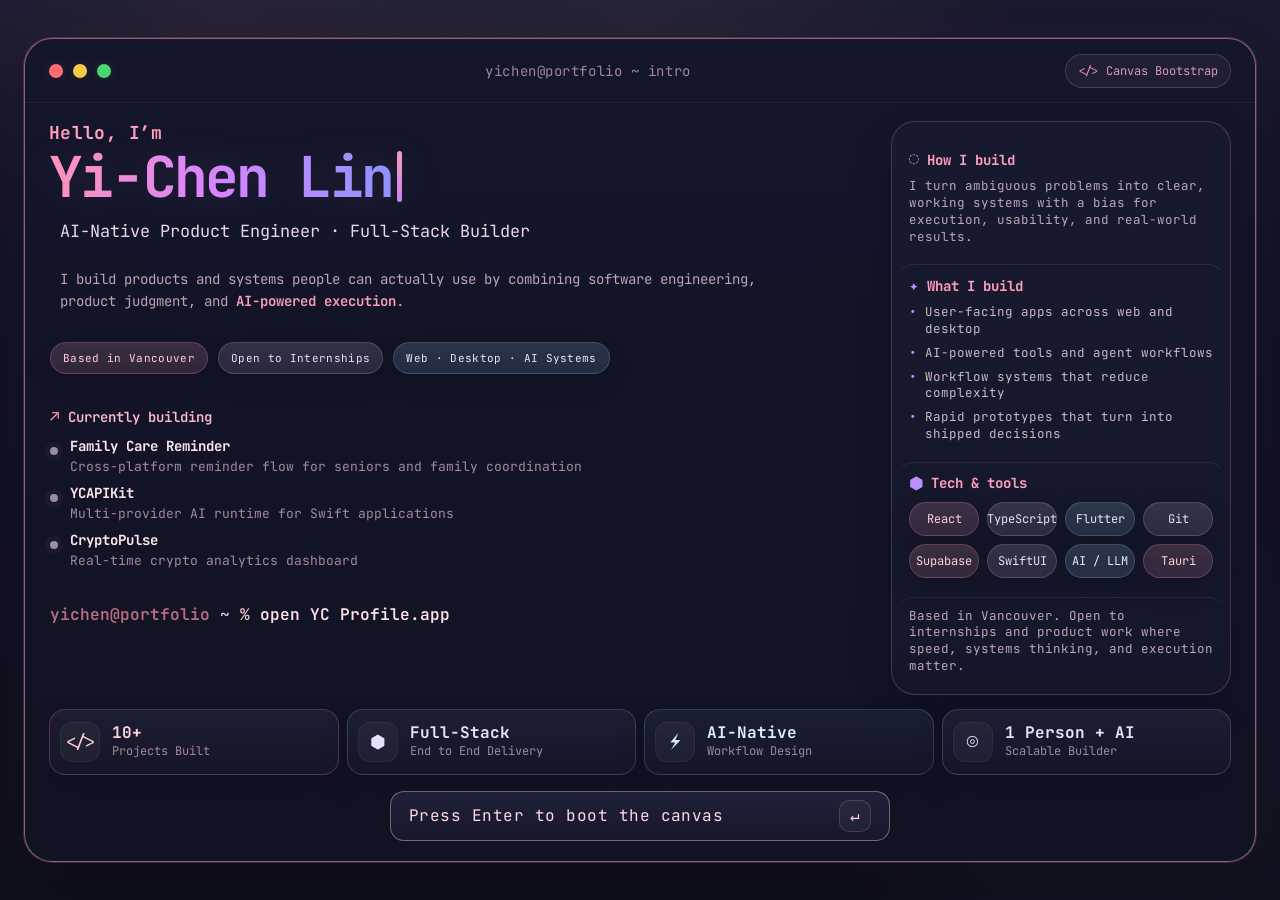
==== commit 55c459c0: "UI V2" ====
--- a/yichen-canvas-v2.html
+++ b/yichen-canvas-v2.html
@@ -35,6 +35,7 @@
     <script src="./assets/scripts/features/card-dragging.js"></script>
     <script src="./assets/scripts/features/layers.js"></script>
     <script src="./assets/scripts/features/modal.js"></script>
+    <script src="./assets/scripts/features/theme.js"></script>
     <script src="./assets/scripts/features/layout.js"></script>
     <script src="./assets/scripts/features/init.js"></script>
     <script src="./assets/scripts/main.js"></script>
--- a/assets/styles/base.css
+++ b/assets/styles/base.css
@@ -22,10 +22,13 @@
     --peach-dark: #f0b27a;
     --rose: #fadbd8;
     --rose-dark: #e74c3c;
+    --connection-path: rgba(126, 141, 176, 0.52);
+    --connection-primary: rgba(255, 143, 171, 0.84);
+    --connection-secondary: rgba(167, 151, 201, 0.78);
     --shadow: 0 2px 16px rgba(0,0,0,0.05);
     --shadow-hover: 0 8px 32px rgba(0,0,0,0.1);
     --shadow-card: 0 4px 20px rgba(255, 143, 171, 0.08);
-    --sidebar-w: 220px;
+    --sidebar-w: 264px;
 }
 
 * { margin: 0; padding: 0; box-sizing: border-box; }
@@ -37,9 +40,210 @@
     width: 100vw;
     height: 100vh;
     user-select: none;
+    transition: background-color 0.25s ease, color 0.25s ease;
 }
 
 ::-webkit-scrollbar { width: 6px; }
 ::-webkit-scrollbar-track { background: transparent; }
 ::-webkit-scrollbar-thumb { background: rgba(0,0,0,0.1); border-radius: 3px; }
 ::-webkit-scrollbar-thumb:hover { background: rgba(0,0,0,0.2); }
+
+body[data-theme='dark'] {
+    --bg: #0f1324;
+    --card-bg: rgba(22, 27, 48, 0.92);
+    --card-border: rgba(255, 255, 255, 0.08);
+    --text: #f3f5ff;
+    --text-secondary: #c8cee6;
+    --text-muted: #8c95b5;
+    --pink-light: #432836;
+    --pink: #ff9cbc;
+    --pink-dark: #ff96be;
+    --cream: #392c20;
+    --cream-dark: #f0bd7f;
+    --lavender: #2f2940;
+    --lavender-dark: #c8bcf1;
+    --mint: #1d332b;
+    --mint-dark: #91dfb8;
+    --sky: #1a2937;
+    --sky-dark: #99ccf3;
+    --peach: #35291d;
+    --peach-dark: #f5bf8e;
+    --rose: #3a2426;
+    --rose-dark: #ff9b8f;
+    --connection-path: rgba(136, 152, 194, 0.42);
+    --connection-primary: rgba(255, 158, 194, 0.7);
+    --connection-secondary: rgba(188, 171, 239, 0.58);
+    --shadow: 0 12px 34px rgba(0, 0, 0, 0.26);
+    --shadow-hover: 0 22px 48px rgba(0, 0, 0, 0.34);
+    --shadow-card: 0 18px 40px rgba(0, 0, 0, 0.26);
+}
+
+body[data-theme='dark'] #canvas-app {
+    background:
+        radial-gradient(circle at top, rgba(255, 146, 188, 0.12), transparent 28%),
+        linear-gradient(180deg, #171c31 0%, #0f1324 100%);
+}
+
+body[data-theme='dark'] #canvas-app::before {
+    background-image: radial-gradient(rgba(148, 162, 198, 0.18) 1px, transparent 1px);
+    opacity: 0.5;
+}
+
+body[data-theme='dark'] .top-bar,
+body[data-theme='dark'] .sidebar,
+body[data-theme='dark'] .view-switch,
+body[data-theme='dark'] .view-expand,
+body[data-theme='dark'] .zoom-btn,
+body[data-theme='dark'] .bottom-hint,
+body[data-theme='dark'] .theme-toggle,
+body[data-theme='dark'] .minimap,
+body[data-theme='dark'] .btn,
+body[data-theme='dark'] .sidebar-toggle,
+body[data-theme='dark'] .sidebar-close {
+    background: rgba(18, 22, 40, 0.88);
+    border-color: rgba(255, 255, 255, 0.08);
+    box-shadow: 0 18px 42px rgba(0, 0, 0, 0.26);
+}
+
+body[data-theme='dark'] .top-bar {
+    background: rgba(15, 18, 34, 0.84);
+}
+
+body[data-theme='dark'] .sidebar {
+    background: rgba(14, 18, 33, 0.82);
+}
+
+body[data-theme='dark'] .btn-primary {
+    background: linear-gradient(135deg, #ff8fab, #e85d8a);
+    border: none;
+    color: white;
+    box-shadow: 0 14px 30px rgba(232, 93, 138, 0.24);
+}
+
+body[data-theme='dark'] .btn-avatar {
+    background: linear-gradient(135deg, #ffb0cb, #c8b5d8);
+    border: none;
+    color: white;
+}
+
+body[data-theme='dark'] .minimap {
+    background: linear-gradient(180deg, rgba(24, 30, 51, 0.96), rgba(18, 23, 40, 0.92));
+    box-shadow: inset 0 0 0 1px rgba(255, 255, 255, 0.05), 0 18px 34px rgba(0, 0, 0, 0.28);
+}
+
+body[data-theme='dark'] .layer-item:hover,
+body[data-theme='dark'] .hint-item:hover {
+    background: rgba(255, 255, 255, 0.05);
+}
+
+body[data-theme='dark'] .layer-item.active,
+body[data-theme='dark'] .hint-item.is-active,
+body[data-theme='dark'] .view-tab.is-active,
+body[data-theme='dark'] .view-tab:hover,
+body[data-theme='dark'] .theme-pill.is-active,
+body[data-theme='dark'] .theme-pill:hover {
+    background: linear-gradient(135deg, rgba(255, 143, 171, 0.18), rgba(184, 169, 201, 0.12));
+    color: var(--text);
+}
+
+body[data-theme='dark'] .stat-block,
+body[data-theme='dark'] .modal-link-list p {
+    background: linear-gradient(180deg, rgba(255, 255, 255, 0.05), rgba(255, 255, 255, 0.03));
+    border-color: rgba(255, 255, 255, 0.08);
+}
+
+body[data-theme='dark'] .quick-link-row {
+    border-bottom-color: rgba(255, 255, 255, 0.08);
+}
+
+body[data-theme='dark'] .card-soft-quote {
+    background: linear-gradient(135deg, rgba(58, 34, 52, 0.95), rgba(44, 35, 28, 0.92));
+}
+
+body[data-theme='dark'] .card-terminal-note,
+body[data-theme='dark'] .sidebar-console-card {
+    border-color: rgba(255, 255, 255, 0.08);
+    box-shadow: 0 22px 44px rgba(0, 0, 0, 0.34);
+}
+
+body[data-theme='dark'] .section-tone-sky {
+    background: linear-gradient(135deg, rgba(29, 48, 67, 0.92), rgba(22, 37, 52, 0.96));
+}
+
+body[data-theme='dark'] .section-tone-lilac {
+    background: linear-gradient(135deg, rgba(44, 35, 61, 0.92), rgba(33, 28, 50, 0.96));
+}
+
+body[data-theme='dark'] .section-tone-peach {
+    background: linear-gradient(135deg, rgba(58, 41, 28, 0.92), rgba(46, 34, 25, 0.96));
+}
+
+body[data-theme='dark'] .section-tone-blush {
+    background: linear-gradient(135deg, rgba(64, 34, 48, 0.92), rgba(49, 29, 42, 0.96));
+}
+
+body[data-theme='dark'] .section-tone-blue {
+    background: linear-gradient(135deg, rgba(28, 44, 68, 0.92), rgba(21, 35, 55, 0.96));
+}
+
+body[data-theme='dark'] .modal-overlay {
+    background: rgba(3, 6, 16, 0.72);
+}
+
+body[data-theme='dark'] .modal {
+    background: linear-gradient(180deg, rgba(18, 22, 40, 0.98), rgba(14, 18, 32, 0.96));
+    border-color: rgba(255, 255, 255, 0.08);
+    box-shadow: 0 28px 64px rgba(0, 0, 0, 0.42);
+}
+
+body[data-theme='dark'] .modal-header {
+    border-bottom-color: rgba(255, 255, 255, 0.06);
+    background: linear-gradient(135deg, rgba(18, 22, 40, 0.98), rgba(44, 33, 48, 0.82) 42%, rgba(33, 30, 52, 0.82));
+}
+
+body[data-theme='dark'] .modal-header::after {
+    background: linear-gradient(90deg, rgba(255, 143, 171, 0.18), rgba(133, 193, 233, 0.18), rgba(184, 169, 201, 0.14));
+}
+
+body[data-theme='dark'] .modal-body {
+    background: linear-gradient(180deg, rgba(18, 22, 40, 0.96), rgba(14, 18, 32, 0.92));
+}
+
+body[data-theme='dark'] .modal-section {
+    box-shadow: 0 16px 32px rgba(0, 0, 0, 0.22);
+}
+
+body[data-theme='dark'] .modal-section[data-tone='sky'] {
+    --section-bg: rgba(29, 48, 67, 0.56);
+    --section-border: rgba(133, 193, 233, 0.2);
+    --section-accent: #8bbde0;
+}
+
+body[data-theme='dark'] .modal-section[data-tone='mint'] {
+    --section-bg: rgba(29, 58, 46, 0.56);
+    --section-border: rgba(125, 211, 168, 0.2);
+    --section-accent: #86d6ad;
+}
+
+body[data-theme='dark'] .modal-section[data-tone='amber'] {
+    --section-bg: rgba(62, 45, 27, 0.56);
+    --section-border: rgba(240, 178, 122, 0.2);
+    --section-accent: #f0bd7f;
+}
+
+body[data-theme='dark'] .modal-section[data-tone='blush'] {
+    --section-bg: rgba(63, 34, 47, 0.58);
+    --section-border: rgba(255, 143, 171, 0.22);
+    --section-accent: #ff9cbc;
+}
+
+body[data-theme='dark'] .modal-section[data-tone='lilac'] {
+    --section-bg: rgba(43, 35, 61, 0.6);
+    --section-border: rgba(184, 169, 201, 0.22);
+    --section-accent: #c8bcf1;
+}
+
+body[data-theme='dark'] .modal-section-title {
+    border-color: rgba(255, 255, 255, 0.1);
+    background: rgba(255, 255, 255, 0.05);
+}
--- a/assets/styles/terminal.css
+++ b/assets/styles/terminal.css
@@ -568,8 +568,11 @@
     display: flex;
     flex-direction: column;
     align-items: center;
+    align-self: center;
     gap: 0;
     padding-top: 2px;
+    width: min(500px, 100%);
+    margin-inline: auto;
 }
 
 .terminal-hint {
@@ -605,7 +608,7 @@
 }
 
 .terminal-enter-button {
-    width: min(500px, 100%);
+    width: 100%;
     min-height: 52px;
     padding: 0 18px;
     border-radius: 14px;
@@ -624,6 +627,10 @@
     transition: transform 0.2s ease, border-color 0.2s ease, box-shadow 0.2s ease, background 0.2s ease, color 0.2s ease;
 }
 
+#terminal-entry.is-launching .terminal-enter-button {
+    display: none;
+}
+
 .terminal-enter-button:hover {
     transform: translateY(-1px);
     border-color: rgba(255, 181, 205, 0.82);
@@ -660,65 +667,142 @@
 }
 
 .terminal-progress-wrap {
-    display: flex;
-    flex-direction: column;
-    align-items: center;
-    gap: 8px;
-    min-height: 24px;
-    width: min(500px, 100%);
+    width: 100%;
+    min-height: 0;
 }
 
 .terminal-progress {
     display: flex;
     align-items: center;
-    gap: 10px;
+    gap: 12px;
     color: #79e08d;
     font-size: 14px;
     width: 100%;
+    padding: 10px 12px;
+    border-radius: 20px;
+    border: 1px solid rgba(255, 255, 255, 0.08);
+    background:
+        linear-gradient(180deg, rgba(242, 246, 255, 0.08), rgba(255, 255, 255, 0.02)),
+        linear-gradient(180deg, rgba(29, 32, 54, 0.96), rgba(19, 21, 38, 0.96));
+    box-shadow:
+        inset 0 1px 0 rgba(255, 255, 255, 0.08),
+        0 18px 42px rgba(0, 0, 0, 0.24);
     opacity: 0;
     max-height: 0;
     overflow: hidden;
-    transform: translateY(8px);
-    transition: opacity 0.28s ease, transform 0.28s ease, max-height 0.28s ease;
+    transform: translateY(0);
+    padding-top: 0;
+    padding-bottom: 0;
+    border-color: transparent;
+    transition: opacity 0.22s ease, max-height 0.22s ease, padding 0.22s ease, border-color 0.22s ease;
 }
 
 #terminal-entry.is-launching .terminal-progress {
     opacity: 1;
-    max-height: 30px;
-    transform: translateY(0);
+    max-height: 84px;
+    padding-top: 10px;
+    padding-bottom: 10px;
+    border-color: rgba(255, 255, 255, 0.08);
+}
+
+.terminal-progress-label {
+    font-size: 11px;
+    letter-spacing: 0.12em;
+    text-transform: uppercase;
+    color: rgba(188, 245, 198, 0.88);
+}
+
+.terminal-battery {
+    display: flex;
+    align-items: center;
+    gap: 6px;
+    flex: 1;
+}
+
+.terminal-battery-shell {
+    flex: 1;
+    padding: 4px;
+    border-radius: 18px;
+    border: 1px solid rgba(214, 225, 255, 0.18);
+    background:
+        linear-gradient(180deg, rgba(98, 105, 132, 0.3), rgba(38, 42, 66, 0.58)),
+        linear-gradient(180deg, rgba(245, 249, 255, 0.08), rgba(255, 255, 255, 0.02));
+    box-shadow:
+        inset 0 1px 0 rgba(255, 255, 255, 0.16),
+        0 10px 24px rgba(0, 0, 0, 0.22);
 }
 
 .terminal-progress-track {
     flex: 1;
-    height: 12px;
-    border-radius: 999px;
+    height: 22px;
+    border-radius: 14px;
     overflow: hidden;
-    background: rgba(121, 224, 141, 0.1);
-    box-shadow: inset 0 0 0 1px rgba(121, 224, 141, 0.14);
+    background:
+        repeating-linear-gradient(
+            90deg,
+            rgba(255, 255, 255, 0.055) 0 18px,
+            rgba(22, 27, 47, 0.88) 18px 20px
+        ),
+        linear-gradient(180deg, rgba(14, 18, 34, 0.96), rgba(6, 9, 18, 0.98));
+    box-shadow:
+        inset 0 0 0 1px rgba(190, 222, 255, 0.08),
+        inset 0 10px 18px rgba(0, 0, 0, 0.28);
 }
 
 .terminal-progress-fill {
     width: 0;
     height: 100%;
     background:
-        linear-gradient(90deg, rgba(121, 224, 141, 0.84), rgba(104, 220, 149, 0.98));
-    box-shadow: 0 0 24px rgba(121, 224, 141, 0.35);
+        linear-gradient(90deg, rgba(118, 235, 255, 0.92), rgba(130, 237, 175, 0.95) 42%, rgba(189, 255, 144, 0.98));
+    box-shadow:
+        0 0 28px rgba(110, 230, 255, 0.22),
+        0 0 24px rgba(162, 255, 138, 0.26),
+        inset 0 0 18px rgba(255, 255, 255, 0.16);
+    border-radius: 12px;
+    position: relative;
+    transition: width 0.12s linear;
+}
+
+.terminal-progress-fill::before {
+    content: '';
+    position: absolute;
+    inset: 0;
+    background:
+        repeating-linear-gradient(
+            90deg,
+            rgba(255, 255, 255, 0.12) 0 14px,
+            rgba(255, 255, 255, 0.02) 14px 18px
+        );
+    opacity: 0.42;
+}
+
+.terminal-progress-fill::after {
+    content: '';
+    position: absolute;
+    inset: 0;
+    background:
+        linear-gradient(90deg, transparent 0%, rgba(255, 255, 255, 0.28) 46%, transparent 100%);
+    mix-blend-mode: screen;
+    animation: terminalBatterySweep 0.85s linear infinite;
+}
+
+.terminal-battery-cap {
+    width: 11px;
+    height: 18px;
+    border-radius: 0 6px 6px 0;
+    background:
+        linear-gradient(180deg, rgba(236, 242, 255, 0.9), rgba(167, 181, 208, 0.8));
+    box-shadow:
+        inset 0 1px 0 rgba(255, 255, 255, 0.28),
+        0 0 10px rgba(188, 210, 255, 0.14);
 }
 
 .terminal-progress-value {
-    min-width: 44px;
+    min-width: 78px;
     text-align: right;
-}
-
-.terminal-launch-status {
-    color: rgba(255, 187, 210, 0.82);
-    font-size: 13px;
-    text-align: center;
-    min-height: 18px;
-}
-
-#terminal-entry.is-launching .terminal-launch-status {
-    color: #a3f1b0;
+    color: rgba(225, 255, 231, 0.96);
+    font-variant-numeric: tabular-nums;
+    letter-spacing: 0.06em;
 }
 
 @keyframes terminalFadeIn {
@@ -730,6 +814,11 @@
 
 @keyframes blink {
     50% { opacity: 0; }
+}
+
+@keyframes terminalBatterySweep {
+    from { transform: translateX(-120%); }
+    to { transform: translateX(120%); }
 }
 
 @media (min-width: 1181px) and (max-height: 1120px) {
@@ -949,9 +1038,14 @@
         font-size: 14px;
     }
 
-    .terminal-launch-status {
-        font-size: 13px;
-    }
+    .terminal-progress-label {
+        display: none;
+    }
+
+    .terminal-progress-track {
+        height: 18px;
+    }
+
 }
 
 @media (prefers-reduced-motion: reduce) {
--- a/assets/styles/layout.css
+++ b/assets/styles/layout.css
@@ -3,27 +3,25 @@
     height: 100vh;
     position: relative;
     overflow: hidden;
+    background:
+        radial-gradient(circle at top, rgba(255, 193, 214, 0.18), transparent 26%),
+        linear-gradient(180deg, #fcfbf8 0%, #f9f7f4 100%);
 }
 
 #canvas-app::before {
     content: '';
     position: absolute;
-    top: -50%;
-    left: -50%;
-    width: 200%;
-    height: 200%;
-    background-image: radial-gradient(circle, rgba(0,0,0,0.06) 1px, transparent 1px);
-    background-size: 20px 20px;
+    inset: 0;
+    background-image: radial-gradient(rgba(255, 181, 205, 0.32) 1px, transparent 1px);
+    background-size: 22px 22px;
     pointer-events: none;
     z-index: 0;
+    opacity: 0.7;
 }
 
 #canvas-viewport {
     position: absolute;
-    top: 0;
-    left: 0;
-    width: 100%;
-    height: 100%;
+    inset: 0;
     transform-origin: 0 0;
     z-index: 1;
 }
@@ -33,79 +31,103 @@
     top: 0;
     left: 0;
     right: 0;
-    height: 56px;
-    background: rgba(255,255,255,0.85);
+    height: 76px;
+    background: rgba(255, 255, 255, 0.9);
     backdrop-filter: blur(20px);
-    border-bottom: 1px solid rgba(0,0,0,0.06);
-    display: flex;
-    align-items: center;
-    padding: 0 20px;
+    border-bottom: 1px solid rgba(0, 0, 0, 0.06);
+    display: flex;
+    align-items: center;
+    padding: 0 24px;
     z-index: 1000;
-    gap: 12px;
+    gap: 14px;
+    box-shadow: 0 10px 34px rgba(255, 143, 171, 0.04);
 }
 
 .sidebar-toggle {
-    width: 36px;
-    height: 36px;
-    border-radius: 10px;
-    border: 1px solid rgba(0,0,0,0.08);
-    background: rgba(255,255,255,0.75);
+    width: 38px;
+    height: 38px;
+    border-radius: 12px;
+    border: 1px solid rgba(0, 0, 0, 0.08);
+    background: rgba(255, 255, 255, 0.78);
     color: var(--text-secondary);
     cursor: pointer;
-    display: none; /* 只在手机/平板显示 */
+    display: none;
     align-items: center;
     justify-content: center;
-    transition: all 0.2s;
+    transition: all 0.2s ease;
     font-size: 16px;
 }
 
 .sidebar-toggle:hover {
     background: white;
-    border-color: rgba(255,143,171,0.4);
+    border-color: rgba(255, 143, 171, 0.35);
     color: var(--pink-dark);
 }
 
 .logo {
     display: flex;
     align-items: center;
-    gap: 10px;
-    font-weight: 700;
-    color: var(--text);
-    font-size: 15px;
+    gap: 12px;
+    min-width: 0;
 }
 
 .logo-icon {
-    width: 34px;
-    height: 34px;
+    width: 42px;
+    height: 42px;
     background: linear-gradient(135deg, #ffd6a5, #ff8fab);
-    border-radius: 10px;
+    border-radius: 14px;
     display: flex;
     align-items: center;
     justify-content: center;
     font-weight: 800;
     color: white;
-    font-size: 14px;
-    box-shadow: 0 2px 8px rgba(255,143,171,0.3);
-}
-
-.top-actions { display: flex; gap: 8px; margin-left: auto; }
+    font-size: 16px;
+    box-shadow: 0 8px 22px rgba(255, 143, 171, 0.24);
+    flex-shrink: 0;
+}
+
+.logo-copy {
+    display: flex;
+    flex-direction: column;
+    min-width: 0;
+}
+
+.logo-title {
+    font-size: 15px;
+    font-weight: 700;
+    color: var(--text);
+    line-height: 1.1;
+}
+
+.logo-subtitle {
+    margin-top: 4px;
+    font-size: 12px;
+    color: var(--text-muted);
+    line-height: 1.2;
+}
+
+.top-actions {
+    display: flex;
+    gap: 10px;
+    margin-left: auto;
+}
 
 .btn {
-    padding: 8px 18px;
-    border-radius: 10px;
-    border: 1.5px dashed rgba(0,0,0,0.1);
-    background: rgba(255,255,255,0.7);
+    padding: 10px 18px;
+    border-radius: 14px;
+    border: 1px solid rgba(0, 0, 0, 0.06);
+    background: rgba(255, 255, 255, 0.72);
     color: var(--text-secondary);
     font-size: 13px;
     cursor: pointer;
-    transition: all 0.25s;
+    transition: all 0.22s ease;
     font-family: inherit;
-    font-weight: 500;
+    font-weight: 600;
 }
 
 .btn:hover {
-    background: rgba(255,143,171,0.08);
-    border-color: var(--pink);
+    background: white;
+    border-color: rgba(255, 143, 171, 0.3);
     color: var(--pink-dark);
     transform: translateY(-1px);
 }
@@ -114,48 +136,54 @@
     background: linear-gradient(135deg, #ff8fab, #e85d8a);
     color: white;
     border: none;
-    box-shadow: 0 2px 12px rgba(232,93,138,0.3);
+    box-shadow: 0 10px 24px rgba(232, 93, 138, 0.22);
 }
 
 .btn-primary:hover {
-    background: linear-gradient(135deg, #e85d8a, #d64570);
     color: white;
-    box-shadow: 0 4px 16px rgba(232,93,138,0.4);
-}
-
-.user-avatar {
-    width: 34px;
-    height: 34px;
+    background: linear-gradient(135deg, #ef7b9b, #d95984);
+}
+
+.btn-avatar {
+    padding: 0;
+    width: 42px;
+    height: 42px;
     border-radius: 50%;
-    background: linear-gradient(135deg, #ff8fab, #b8a9c9);
-    display: flex;
+    background: linear-gradient(135deg, #ffb0cb, #c8b5d8);
+    color: white;
+    border: none;
+    box-shadow: 0 10px 24px rgba(184, 169, 201, 0.22);
+}
+
+.btn-icon {
+    padding: 0;
+    width: 42px;
+    height: 42px;
+    display: inline-flex;
     align-items: center;
     justify-content: center;
-    color: white;
-    font-weight: 700;
-    font-size: 12px;
-    cursor: pointer;
-    box-shadow: 0 2px 8px rgba(255,143,171,0.3);
+    font-size: 16px;
 }
 
 .sidebar {
     position: fixed;
-    top: 56px;
+    top: 76px;
     left: 0;
     width: var(--sidebar-w);
-    height: calc(100vh - 56px);
-    background: rgba(255,255,255,0.8);
-    backdrop-filter: blur(20px);
-    border-right: 1px solid rgba(0,0,0,0.06);
+    height: calc(100vh - 76px);
+    background: rgba(255, 255, 255, 0.82);
+    backdrop-filter: blur(18px);
+    border-right: 1px solid rgba(0, 0, 0, 0.06);
     z-index: 1000;
-    padding: 16px 10px;
+    padding: 12px 12px 12px;
     overflow-y: auto;
     display: flex;
     flex-direction: column;
+    gap: 6px;
 }
 
 .sidebar-scrim {
-    display: none; /* 只在手机/平板启用 */
+    display: none;
 }
 
 .sidebar-header {
@@ -163,70 +191,69 @@
     align-items: center;
     justify-content: space-between;
     gap: 10px;
-    padding: 0 6px 10px;
-}
-
-.sidebar-header .sidebar-title {
-    margin-bottom: 0;
-    padding-left: 4px;
-}
-
-.sidebar-close {
-    width: 32px;
-    height: 32px;
-    border-radius: 10px;
-    border: 1px solid rgba(0,0,0,0.08);
-    background: rgba(255,255,255,0.75);
-    color: var(--text-muted);
-    cursor: pointer;
-    transition: all 0.2s;
-    display: none; /* 只在手机/平板显示 */
-    align-items: center;
-    justify-content: center;
-    font-size: 14px;
-}
-
-.sidebar-close:hover {
-    background: rgba(255,143,171,0.10);
-    border-color: rgba(255,143,171,0.35);
-    color: var(--pink-dark);
+    padding: 2px 4px 6px;
 }
 
 .sidebar-title {
-    font-size: 11px;
+    font-size: 12px;
     font-weight: 700;
     color: var(--text-muted);
     text-transform: uppercase;
-    letter-spacing: 2px;
-    margin-bottom: 12px;
-    padding-left: 10px;
-    display: flex;
-    align-items: center;
-    gap: 6px;
-}
-
-.sidebar-title::before { content: '✦'; font-size: 10px; color: var(--pink); }
+    letter-spacing: 0.16em;
+    display: flex;
+    align-items: center;
+    gap: 8px;
+}
+
+.sidebar-title::before {
+    content: '✦';
+    font-size: 10px;
+    color: var(--pink);
+}
+
+.sidebar-close {
+    width: 34px;
+    height: 34px;
+    border-radius: 12px;
+    border: 1px solid rgba(0, 0, 0, 0.08);
+    background: rgba(255, 255, 255, 0.75);
+    color: var(--text-muted);
+    cursor: pointer;
+    transition: all 0.2s ease;
+    display: none;
+    align-items: center;
+    justify-content: center;
+    font-size: 14px;
+}
+
+.sidebar-close:hover {
+    background: rgba(255, 143, 171, 0.1);
+    border-color: rgba(255, 143, 171, 0.35);
+    color: var(--pink-dark);
+}
 
 .layer-item {
     display: flex;
     align-items: center;
-    gap: 10px;
-    padding: 9px 12px;
-    border-radius: 10px;
+    gap: 11px;
+    padding: 9px 11px;
+    border-radius: 14px;
     cursor: pointer;
-    transition: all 0.2s;
+    transition: all 0.2s ease;
     font-size: 13px;
     color: var(--text-secondary);
-    margin-bottom: 3px;
     position: relative;
 }
 
-.layer-item:hover { background: rgba(255,143,171,0.06); color: var(--text); }
+.layer-item:hover {
+    background: rgba(255, 143, 171, 0.06);
+    color: var(--text);
+}
 
 .layer-item.active {
-    background: linear-gradient(135deg, rgba(255,143,171,0.12), rgba(184,169,201,0.08));
+    background: linear-gradient(135deg, rgba(255, 143, 171, 0.12), rgba(184, 169, 201, 0.08));
     color: var(--pink-dark);
-    font-weight: 600;
+    font-weight: 700;
 }
 
 .layer-item.active::before {
@@ -236,15 +263,15 @@
     top: 50%;
     transform: translateY(-50%);
     width: 3px;
-    height: 20px;
+    height: 22px;
     background: linear-gradient(180deg, #ff8fab, #b8a9c9);
     border-radius: 0 3px 3px 0;
 }
 
 .layer-icon {
-    width: 20px;
-    height: 20px;
-    border-radius: 5px;
+    width: 22px;
+    height: 22px;
+    border-radius: 7px;
     display: flex;
     align-items: center;
     justify-content: center;
@@ -252,75 +279,119 @@
     flex-shrink: 0;
 }
 
-.layer-eye { margin-left: auto; opacity: 0.3; font-size: 11px; transition: opacity 0.2s; }
-.layer-item:hover .layer-eye { opacity: 0.6; }
-
-.sidebar-divider {
-    height: 1px;
-    background: linear-gradient(90deg, transparent, rgba(0,0,0,0.08), transparent);
-    margin: 12px 10px;
-}
-
-.new-btn {
-    display: flex;
-    align-items: center;
-    justify-content: center;
-    gap: 6px;
-    padding: 12px;
-    border: 1.5px dashed rgba(0,0,0,0.1);
-    border-radius: 10px;
-    color: var(--text-muted);
-    font-size: 13px;
+.layer-eye {
+    margin-left: auto;
+    opacity: 0.3;
+    font-size: 11px;
+    transition: opacity 0.2s ease;
+}
+
+.layer-item:hover .layer-eye {
+    opacity: 0.55;
+}
+
+.sidebar-console-card {
+    margin-top: 10px;
+    padding: 14px;
+    border-radius: 18px;
+    background: linear-gradient(160deg, #1f2240, #17192c);
+    color: #f4dbe4;
+    box-shadow: 0 20px 40px rgba(16, 18, 40, 0.28);
+}
+
+.sidebar-console-line {
+    font-family: 'JetBrains Mono', monospace;
+    font-size: 11px;
+    color: rgba(255, 214, 228, 0.7);
+    margin-bottom: 8px;
+}
+
+.sidebar-console-name {
+    font-family: 'JetBrains Mono', monospace;
+    font-size: 14px;
+    font-weight: 700;
+    color: #ff9fbe;
+    margin-bottom: 8px;
+}
+
+.sidebar-console-role {
+    font-family: 'JetBrains Mono', monospace;
+    font-size: 10.5px;
+    line-height: 1.55;
+    color: rgba(255, 236, 243, 0.88);
+}
+
+.sidebar-console-quote {
+    font-family: 'JetBrains Mono', monospace;
+    font-size: 10.5px;
+    line-height: 1.55;
+    color: rgba(255, 236, 243, 0.82);
+    margin-bottom: 10px;
+}
+
+.sidebar-console-link {
+    width: 100%;
+    margin-top: 2px;
+    padding: 9px 11px;
+    border-radius: 12px;
+    border: 1px solid rgba(255, 143, 171, 0.12);
+    background: rgba(255, 255, 255, 0.06);
+    color: #ff8fab;
+    font-family: inherit;
+    font-size: 12px;
+    font-weight: 700;
+    text-align: left;
     cursor: pointer;
-    transition: all 0.25s;
-    margin-top: 8px;
-    font-weight: 500;
-}
-
-.new-btn:hover {
-    border-color: var(--pink);
-    color: var(--pink-dark);
-    background: rgba(255,143,171,0.05);
+}
+
+.sidebar-footer {
+    margin-top: 10px;
+    padding-top: 8px;
+}
+
+.sidebar-minimap-shell {
+    margin-top: 6px;
 }
 
 @media (max-width: 1180px) {
+    :root {
+        --sidebar-w: 244px;
+    }
+
     .top-bar {
-        padding: 0 14px;
-        gap: 10px;
-    }
-
-    .logo {
+        padding: 0 16px;
+    }
+
+    .top-actions {
         gap: 8px;
-        min-width: 0;
-    }
-
-    .logo span {
-        font-size: 14px;
-        white-space: nowrap;
     }
 
     .btn {
-        padding: 8px 14px;
-    }
-}
-
-/* -----------------------------
-   Responsive: 手机/平板抽屉式 Layers
--------------------------------- */
+        padding: 10px 14px;
+    }
+}
+
 @media (max-width: 900px) {
-    :root { --sidebar-w: min(86vw, 320px); }
-
-    .sidebar-toggle { display: inline-flex; }
-    .sidebar-close { display: inline-flex; }
+    :root {
+        --sidebar-w: min(88vw, 320px);
+    }
+
+    .sidebar-toggle {
+        display: inline-flex;
+    }
+
+    .sidebar-close {
+        display: inline-flex;
+    }
 
     .sidebar-scrim {
         display: block;
         position: fixed;
-        top: 56px;
+        top: 76px;
         left: 0;
         right: 0;
         bottom: 0;
-        background: rgba(0,0,0,0.35);
+        background: rgba(0, 0, 0, 0.34);
         opacity: 0;
         pointer-events: none;
         transition: opacity 0.2s ease;
@@ -335,47 +406,46 @@
     .sidebar {
         transform: translateX(-105%);
         transition: transform 0.25s ease;
-        box-shadow: 0 24px 60px rgba(0,0,0,0.22);
-        z-index: 1000;
+        box-shadow: 0 28px 60px rgba(0, 0, 0, 0.22);
     }
 
     .sidebar.is-open {
         transform: translateX(0);
     }
-
-    /* 小屏减少 sidebar 与卡片的“抢视线” */
-    .layer-item { padding: 10px 12px; }
 }
 
 @media (max-width: 767px) {
     .top-bar {
+        height: 68px;
         padding: 0 12px;
-        gap: 8px;
-    }
-
-    .logo span {
-        max-width: 148px;
-        overflow: hidden;
-        text-overflow: ellipsis;
+    }
+
+    .logo-title {
+        font-size: 14px;
         white-space: nowrap;
-        font-size: 13px;
+    }
+
+    .logo-subtitle {
+        font-size: 11px;
     }
 
     .logo-icon {
-        width: 30px;
-        height: 30px;
-        border-radius: 9px;
-        font-size: 13px;
-    }
-
-    .top-actions,
-    .user-avatar {
+        width: 38px;
+        height: 38px;
+        border-radius: 12px;
+    }
+
+    .top-actions .btn-avatar,
+    .top-actions .btn-icon {
         display: none;
     }
-}
-
-@media (max-width: 430px) {
-    .logo span {
-        max-width: 112px;
-    }
-}
+
+    .sidebar {
+        top: 68px;
+        height: calc(100vh - 68px);
+    }
+
+    .sidebar-scrim {
+        top: 68px;
+    }
+}
--- a/assets/styles/cards.css
+++ b/assets/styles/cards.css
@@ -2,19 +2,27 @@
     position: absolute;
     background: var(--card-bg);
     border: 1px solid var(--card-border);
-    border-radius: 16px;
-    padding: 22px;
+    border-radius: 18px;
+    padding: 20px;
     box-shadow: var(--shadow-card);
     cursor: grab;
     transition: all 0.3s cubic-bezier(0.4,0,0.2,1);
     backdrop-filter: blur(12px);
-    min-width: 200px;
+    min-width: 0;
     z-index: 10;
     animation: cardAppear 0.5s ease backwards;
 }
 
-.card:hover { box-shadow: var(--shadow-hover); z-index: 20; transform: translateY(-2px); }
+.card:hover { box-shadow: var(--shadow-hover); z-index: 20; transform: translateY(-1px); }
 .card.dragging { cursor: grabbing; z-index: 100; box-shadow: 0 12px 40px rgba(0,0,0,0.15); transform: scale(1.02); }
+
+.card-heading {
+    font-size: 14px;
+    font-weight: 700;
+    color: var(--text);
+    margin-bottom: 14px;
+    line-height: 1.35;
+}
 
 .card-header { display: flex; align-items: center; gap: 12px; margin-bottom: 14px; }
 
@@ -99,7 +107,7 @@
     --tone-text: #7d6b8d;
 }
 
-.card-timeline { min-width: 300px; }
+.card-timeline { min-width: 0; }
 .timeline-item { display: flex; gap: 14px; margin-bottom: 18px; position: relative; }
 .timeline-item:last-child { margin-bottom: 0; }
 
@@ -119,7 +127,7 @@
 .timeline-title { font-size: 13px; font-weight: 700; color: var(--text); margin-bottom: 3px; }
 .timeline-desc { font-size: 12px; color: var(--text-muted); line-height: 1.5; }
 
-.card-skills { min-width: 340px; }
+.card-skills { min-width: 0; }
 .skills-grid { display: flex; flex-wrap: wrap; gap: 8px; }
 .general-groups { display: flex; flex-direction: column; gap: 12px; }
 .general-group {
@@ -150,7 +158,7 @@
 .quote-text { font-style: italic; font-size: 14px; color: var(--text); line-height: 1.9; margin-bottom: 10px; }
 .quote-author { font-size: 12px; color: var(--text-muted); }
 
-.card-sticky { min-width: 180px; padding: 18px; }
+.card-sticky { min-width: 0; padding: 18px; }
 .card[data-card="sticky-agent-native"],
 .card[data-card="sticky-intj"],
 .card[data-card="sticky-agent"],
@@ -197,7 +205,7 @@
     line-height: 1.55;
 }
 
-.card-project { min-width: 280px; }
+.card-project { min-width: 0; }
 .project-header { display: flex; align-items: center; gap: 12px; margin-bottom: 12px; }
 
 .project-icon {
@@ -308,13 +316,339 @@
 
 .card:hover .card-click-hint { opacity: 0.5; }
 
+.card-section-banner {
+    padding: 14px 16px;
+    border-radius: 18px;
+    box-shadow: 0 10px 24px rgba(255, 143, 171, 0.08);
+}
+
+.section-index {
+    font-size: 10px;
+    font-weight: 700;
+    letter-spacing: 0.12em;
+    text-transform: uppercase;
+    color: rgba(45, 45, 58, 0.46);
+}
+
+.section-caption {
+    margin-top: 6px;
+    font-size: 14px;
+    font-weight: 600;
+    color: var(--text-secondary);
+}
+
+.section-tone-sky {
+    background: linear-gradient(135deg, rgba(214, 234, 248, 0.88), rgba(235, 245, 251, 0.96));
+}
+
+.section-tone-lilac {
+    background: linear-gradient(135deg, rgba(232, 224, 240, 0.88), rgba(243, 237, 248, 0.96));
+}
+
+.section-tone-peach {
+    background: linear-gradient(135deg, rgba(253, 235, 208, 0.86), rgba(255, 242, 230, 0.96));
+}
+
+.section-tone-blush {
+    background: linear-gradient(135deg, rgba(255, 228, 236, 0.86), rgba(255, 241, 245, 0.96));
+}
+
+.section-tone-blue {
+    background: linear-gradient(135deg, rgba(228, 239, 255, 0.88), rgba(240, 246, 255, 0.96));
+}
+
+.card-mini {
+    display: flex;
+    flex-direction: column;
+    gap: 12px;
+    min-height: 118px;
+}
+
+.card-pill-icon {
+    width: 34px;
+    height: 34px;
+    border-radius: 12px;
+    display: inline-flex;
+    align-items: center;
+    justify-content: center;
+    font-size: 15px;
+    box-shadow: 0 8px 18px rgba(255, 143, 171, 0.12);
+}
+
+.tone-pink { background: linear-gradient(135deg, #ffe1ef, #ffc4d8); }
+.tone-blue { background: linear-gradient(135deg, #dff2ff, #c3e5ff); }
+.tone-peach { background: linear-gradient(135deg, #ffecd8, #ffd2b0); }
+.tone-lavender { background: linear-gradient(135deg, #eee2ff, #d9c8ff); }
+.tone-amber { background: linear-gradient(135deg, #fff2cf, #ffe0a6); }
+.tone-mint { background: linear-gradient(135deg, #ddffe9, #bdf3d4); }
+
+.mini-card-title {
+    font-size: 14px;
+    font-weight: 700;
+    color: var(--text);
+    line-height: 1.3;
+}
+
+.mini-card-copy {
+    font-size: 12px;
+    color: var(--text-secondary);
+    line-height: 1.65;
+}
+
+.card-timeline-compact {
+    padding-bottom: 18px;
+}
+
+.card-timeline-compact .timeline-item {
+    margin-bottom: 18px;
+}
+
+.card-timeline-compact .timeline-title {
+    font-size: 12.5px;
+}
+
+.card-timeline-compact .timeline-desc {
+    font-size: 11.5px;
+    line-height: 1.55;
+}
+
+.card-skill-summary,
+.card-list,
+.card-soft-quote,
+.card-contact-card,
+.card-collab-card,
+.card-stats-card,
+.card-links-card,
+.card-tech-card,
+.card-terminal-note {
+    min-height: 0;
+}
+
+.skill-pill-row {
+    display: flex;
+    flex-wrap: wrap;
+    gap: 8px;
+}
+
+.simple-list {
+    list-style: none;
+    display: grid;
+    gap: 8px;
+    margin: 0;
+    padding: 0;
+}
+
+.simple-list li {
+    font-size: 12px;
+    line-height: 1.6;
+    color: var(--text-secondary);
+    padding-left: 14px;
+    position: relative;
+}
+
+.simple-list li::before {
+    content: '✦';
+    position: absolute;
+    left: 0;
+    top: 0;
+    color: var(--pink-dark);
+    font-size: 10px;
+}
+
+.card-soft-quote {
+    background: linear-gradient(135deg, rgba(255, 241, 246, 0.92), rgba(255, 249, 241, 0.9));
+}
+
+.card-soft-quote-center {
+    text-align: center;
+}
+
+.card-micro-label {
+    padding: 10px 14px;
+    border-radius: 14px;
+    background: linear-gradient(135deg, rgba(255, 245, 230, 0.98), rgba(255, 238, 218, 0.95));
+}
+
+.micro-label-text {
+    font-size: 11px;
+    font-weight: 700;
+    color: #b8823b;
+    letter-spacing: 0.03em;
+}
+
+.card-project-compact {
+    padding: 18px;
+}
+
+.card-project-compact .project-header {
+    align-items: flex-start;
+    margin-bottom: 12px;
+}
+
+.card-project-compact .project-icon {
+    width: 36px;
+    height: 36px;
+    border-radius: 11px;
+    font-size: 16px;
+}
+
+.card-project-compact .project-name {
+    font-size: 13px;
+    line-height: 1.3;
+}
+
+.card-project-compact .project-link {
+    margin-top: 2px;
+    font-size: 10.5px;
+}
+
+.card-project-compact .project-summary {
+    font-size: 11.5px;
+    font-weight: 600;
+    color: var(--text-secondary);
+    line-height: 1.55;
+    margin-bottom: 12px;
+}
+
+.card-project-compact .project-tags {
+    gap: 6px;
+}
+
+.card-project-compact .project-tag {
+    padding: 5px 9px;
+    font-size: 9.5px;
+}
+
+.contact-row {
+    display: flex;
+    align-items: flex-start;
+    gap: 10px;
+    font-size: 12px;
+    line-height: 1.6;
+    color: var(--text-secondary);
+    margin-bottom: 10px;
+}
+
+.contact-row:last-child {
+    margin-bottom: 0;
+}
+
+.contact-row span:first-child {
+    width: 16px;
+    color: var(--pink-dark);
+    font-weight: 700;
+    flex-shrink: 0;
+}
+
+.contact-row span:last-child {
+    overflow-wrap: anywhere;
+}
+
+.cta-row {
+    display: flex;
+    gap: 8px;
+    flex-wrap: wrap;
+    margin-top: 14px;
+}
+
+.stats-grid {
+    display: grid;
+    grid-template-columns: repeat(2, minmax(0, 1fr));
+    gap: 12px;
+}
+
+.stat-block {
+    padding: 12px;
+    border-radius: 14px;
+    background: linear-gradient(180deg, rgba(255, 255, 255, 0.92), rgba(250, 247, 252, 0.88));
+    border: 1px solid rgba(0, 0, 0, 0.05);
+    display: flex;
+    flex-direction: column;
+    gap: 4px;
+}
+
+.stat-block strong {
+    font-size: 14px;
+    color: var(--text);
+}
+
+.stat-block span {
+    font-size: 11px;
+    color: var(--text-muted);
+    line-height: 1.45;
+}
+
+.quick-link-row {
+    display: flex;
+    align-items: flex-start;
+    justify-content: space-between;
+    gap: 10px;
+    padding: 10px 0;
+    border-bottom: 1px solid rgba(255, 143, 171, 0.1);
+}
+
+.quick-link-row:last-child {
+    border-bottom: none;
+    padding-bottom: 0;
+}
+
+.quick-link-row strong {
+    display: block;
+    font-size: 12px;
+    color: var(--text);
+    margin-bottom: 3px;
+}
+
+.quick-link-row span {
+    display: block;
+    font-size: 11px;
+    color: var(--text-muted);
+    line-height: 1.45;
+}
+
+.quick-link-row em {
+    font-style: normal;
+    color: var(--pink-dark);
+    font-weight: 700;
+    margin-top: 2px;
+}
+
+.card-terminal-note {
+    background: linear-gradient(160deg, #1e223f, #171a2c);
+    border-color: rgba(255, 143, 171, 0.08);
+    color: #ffe9f0;
+}
+
+.terminal-note-title {
+    font-family: 'JetBrains Mono', monospace;
+    font-size: 12px;
+    font-weight: 700;
+    color: #fff3f7;
+    margin-bottom: 10px;
+}
+
+.terminal-note-line {
+    font-family: 'JetBrains Mono', monospace;
+    font-size: 11px;
+    line-height: 1.8;
+    color: rgba(255, 231, 239, 0.84);
+}
+
 @media (max-width: 1180px) {
     .card {
-        padding: 20px;
+        padding: 16px;
     }
 
     .card-title {
         font-size: 16px;
+    }
+
+    .card-project-compact .project-name {
+        font-size: 12.5px;
+    }
+
+    .stats-grid {
+        gap: 8px;
     }
 
     .card-body,
--- a/assets/styles/connections.css
+++ b/assets/styles/connections.css
@@ -11,32 +11,31 @@
 
 svg.connections path {
     fill: none;
-    stroke: var(--pink);
-    stroke-width: 1.5;
-    stroke-dasharray: 6, 4;
-    opacity: 0.35;
-    transition: opacity 0.3s, stroke-width 0.3s, stroke 0.3s;
+    stroke-linecap: round;
+    stroke-linejoin: round;
+    vector-effect: non-scaling-stroke;
+    transition: opacity 0.3s ease, stroke-width 0.3s ease, stroke 0.3s ease;
 }
 
 svg.connections path[data-kind="path"] {
-    stroke: rgba(86, 98, 131, 0.55);
-    stroke-width: 1.2;
-    stroke-dasharray: 2, 10;
-    opacity: 0.18;
+    stroke: var(--connection-path);
+    stroke-width: 1.55;
+    stroke-dasharray: 3, 7;
+    opacity: 0.42;
 }
 
 svg.connections path[data-kind="primary"] {
-    stroke: rgba(255, 143, 171, 0.9);
-    stroke-width: 1.55;
-    stroke-dasharray: 6, 4;
-    opacity: 0.33;
+    stroke: var(--connection-primary);
+    stroke-width: 2.15;
+    stroke-dasharray: 6, 6;
+    opacity: 0.54;
 }
 
 svg.connections path[data-kind="secondary"] {
-    stroke: rgba(140, 125, 170, 0.8);
-    stroke-width: 1.25;
-    stroke-dasharray: 4, 7;
-    opacity: 0.2;
+    stroke: var(--connection-secondary);
+    stroke-width: 1.7;
+    stroke-dasharray: 5, 7;
+    opacity: 0.42;
 }
 
-svg.connections path:hover { opacity: 0.6; stroke-width: 2; }
+svg.connections path:hover { opacity: 0.74; stroke-width: 2.45; }
--- a/assets/styles/controls.css
+++ b/assets/styles/controls.css
@@ -1,192 +1,308 @@
+.canvas-view-header {
+    position: fixed;
+    top: 92px;
+    left: calc(var(--sidebar-w) + 28px);
+    right: 24px;
+    z-index: 920;
+    display: flex;
+    align-items: center;
+    justify-content: space-between;
+    gap: 18px;
+    pointer-events: none;
+}
+
+.canvas-view-copy,
+.canvas-view-actions {
+    pointer-events: auto;
+}
+
+.canvas-view-title {
+    font-size: 20px;
+    font-weight: 700;
+    color: var(--text);
+    line-height: 1.2;
+}
+
+.canvas-view-subtitle {
+    margin-top: 4px;
+    font-size: 13px;
+    color: var(--text-secondary);
+}
+
+.canvas-view-actions {
+    display: flex;
+    align-items: center;
+    gap: 10px;
+}
+
+.view-switch {
+    display: inline-flex;
+    align-items: center;
+    gap: 6px;
+    padding: 6px;
+    border-radius: 16px;
+    border: 1px solid rgba(0, 0, 0, 0.06);
+    background: rgba(255, 255, 255, 0.88);
+    box-shadow: var(--shadow);
+}
+
+.view-tab,
+.view-expand,
+.theme-pill {
+    border: none;
+    background: transparent;
+    color: var(--text-muted);
+    font-family: inherit;
+    cursor: pointer;
+    transition: all 0.2s ease;
+}
+
+.view-tab {
+    padding: 9px 14px;
+    border-radius: 12px;
+    font-size: 12px;
+    font-weight: 600;
+}
+
+.view-tab.is-active,
+.view-tab:hover {
+    background: linear-gradient(135deg, rgba(255, 143, 171, 0.12), rgba(184, 169, 201, 0.08));
+    color: var(--text);
+}
+
+.view-expand {
+    width: 38px;
+    height: 38px;
+    border-radius: 14px;
+    border: 1px solid rgba(0, 0, 0, 0.06);
+    background: rgba(255, 255, 255, 0.88);
+    font-size: 15px;
+    color: var(--text-secondary);
+    box-shadow: var(--shadow);
+}
+
+.view-expand:hover {
+    border-color: rgba(255, 143, 171, 0.3);
+    color: var(--pink-dark);
+}
+
 .minimap {
-    position: fixed;
-    bottom: 60px;
-    left: calc(var(--sidebar-w) + 20px);
-    width: 160px;
-    height: 100px;
-    background: rgba(255,255,255,0.9);
-    border: 1px solid rgba(0,0,0,0.08);
-    border-radius: 12px;
-    z-index: 1000;
+    position: relative;
+    width: 100%;
+    height: 132px;
+    background:
+        linear-gradient(180deg, rgba(255, 255, 255, 0.96), rgba(255, 255, 255, 0.86));
+    border: 1px solid rgba(0, 0, 0, 0.06);
+    border-radius: 18px;
     overflow: hidden;
-    box-shadow: var(--shadow);
-}
-
-.minimap-content { position: relative; width: 100%; height: 100%; transform-origin: 0 0; }
-.minimap-card { position: absolute; background: var(--pink); border-radius: 2px; opacity: 0.5; }
-.minimap-viewport { position: absolute; border: 1.5px solid var(--pink-dark); background: rgba(255,143,171,0.08); border-radius: 2px; }
-.minimap-title { position: absolute; bottom: 3px; left: 6px; font-size: 9px; color: var(--text-muted); font-weight: 600; }
+    box-shadow: inset 0 0 0 1px rgba(255, 255, 255, 0.45), 0 12px 28px rgba(255, 143, 171, 0.08);
+}
+
+.minimap-content {
+    position: absolute;
+    inset: 10px 10px 24px;
+    transform-origin: 0 0;
+}
+
+.minimap-card {
+    position: absolute;
+    background: linear-gradient(180deg, rgba(255, 143, 171, 0.72), rgba(184, 169, 201, 0.56));
+    border-radius: 4px;
+    opacity: 0.55;
+}
+
+.minimap-viewport {
+    position: absolute;
+    border: 1.5px solid var(--pink-dark);
+    background: rgba(255, 143, 171, 0.08);
+    border-radius: 5px;
+}
+
+.minimap-title {
+    position: absolute;
+    left: 10px;
+    bottom: 8px;
+    font-size: 10px;
+    font-weight: 700;
+    letter-spacing: 0.08em;
+    text-transform: uppercase;
+    color: var(--text-muted);
+}
 
 .zoom-controls {
     position: fixed;
-    bottom: 60px;
-    right: 20px;
+    right: 24px;
+    bottom: 112px;
     display: flex;
     flex-direction: column;
-    gap: 4px;
-    z-index: 1000;
+    gap: 8px;
+    z-index: 940;
+    align-items: center;
 }
 
 .zoom-btn {
-    width: 38px;
-    height: 38px;
-    border-radius: 10px;
-    border: 1px solid rgba(0,0,0,0.08);
-    background: rgba(255,255,255,0.9);
+    width: 46px;
+    height: 46px;
+    border-radius: 14px;
+    border: 1px solid rgba(0, 0, 0, 0.06);
+    background: rgba(255, 255, 255, 0.92);
     display: flex;
     align-items: center;
     justify-content: center;
     cursor: pointer;
-    font-size: 16px;
+    font-size: 18px;
     color: var(--text-secondary);
-    transition: all 0.2s;
-    font-weight: 500;
+    transition: all 0.2s ease;
+    box-shadow: var(--shadow);
 }
 
 .zoom-btn:hover {
     background: white;
-    border-color: var(--pink);
     color: var(--pink-dark);
-    transform: translateY(-1px);
-    box-shadow: 0 2px 8px rgba(255,143,171,0.2);
-}
-
-.zoom-level { text-align: center; font-size: 11px; color: var(--text-muted); padding: 4px; font-weight: 600; }
+    border-color: rgba(255, 143, 171, 0.32);
+}
+
+.zoom-level {
+    min-width: 48px;
+    text-align: center;
+    font-size: 12px;
+    color: var(--text-muted);
+    font-weight: 700;
+}
 
 .bottom-hint {
     position: fixed;
-    bottom: 16px;
+    bottom: 22px;
     left: 50%;
     transform: translateX(-50%);
     display: flex;
-    gap: 8px;
-    align-items: center;
-    z-index: 1000;
-    background: rgba(255,255,255,0.9);
-    backdrop-filter: blur(12px);
-    padding: 8px 20px;
+    align-items: center;
+    gap: 12px;
+    z-index: 930;
+    background: rgba(255, 255, 255, 0.92);
+    backdrop-filter: blur(16px);
+    padding: 10px 14px;
+    border-radius: 20px;
+    border: 1px solid rgba(0, 0, 0, 0.06);
+    box-shadow: var(--shadow);
+}
+
+.hint-item {
+    display: inline-flex;
+    align-items: center;
+    justify-content: center;
+    width: 42px;
+    height: 42px;
+    color: var(--text-muted);
+    padding: 0;
+    border-radius: 14px;
+    border: 1px solid transparent;
+    background: transparent;
+    transition: all 0.2s ease;
+}
+
+.hint-item.is-active {
+    background: linear-gradient(135deg, rgba(255, 143, 171, 0.12), rgba(255, 214, 165, 0.12));
+    color: var(--pink-dark);
+    border-color: rgba(255, 143, 171, 0.16);
+}
+
+.hint-item:hover {
+    background: rgba(255, 143, 171, 0.08);
+    color: var(--text);
+}
+
+.hint-icon {
+    font-size: 18px;
+    line-height: 1;
+    font-weight: 700;
+}
+
+.theme-toggle {
+    position: fixed;
+    right: 24px;
+    bottom: 24px;
+    display: inline-flex;
+    gap: 4px;
+    padding: 6px;
+    border-radius: 16px;
+    border: 1px solid rgba(0, 0, 0, 0.06);
+    background: rgba(255, 255, 255, 0.92);
+    box-shadow: var(--shadow);
+    z-index: 930;
+}
+
+.theme-pill {
+    padding: 8px 12px;
     border-radius: 12px;
-    border: 1px solid rgba(0,0,0,0.06);
-    box-shadow: var(--shadow);
-}
-
-.hint-item {
-    display: flex;
-    align-items: center;
-    gap: 6px;
-    font-size: 12px;
-    color: var(--text-muted);
-    padding: 4px 10px;
-    border-radius: 6px;
-    transition: all 0.2s;
-}
-
-.hint-item:hover { background: rgba(255,143,171,0.08); color: var(--text-secondary); }
-
-.hint-key {
-    padding: 2px 8px;
-    background: rgba(0,0,0,0.04);
-    border-radius: 4px;
-    font-size: 11px;
-    font-weight: 600;
-    color: var(--text-secondary);
-    border: 1px solid rgba(0,0,0,0.06);
-}
-
-.hint-sep { color: var(--text-muted); opacity: 0.3; }
-
-.kimi-badge {
-    position: fixed;
-    bottom: 16px;
-    right: 20px;
-    background: linear-gradient(135deg, #1a1a2e, #2d2d3a);
-    color: white;
-    padding: 8px 14px;
-    border-radius: 20px;
     font-size: 12px;
     font-weight: 600;
-    z-index: 1000;
-    display: flex;
-    align-items: center;
-    gap: 6px;
-    box-shadow: 0 2px 12px rgba(0,0,0,0.2);
-}
-
-.kimi-badge::before {
-    content: 'K';
-    width: 18px;
-    height: 18px;
-    background: linear-gradient(135deg, #ff8fab, #b8a9c9);
-    border-radius: 50%;
-    display: flex;
-    align-items: center;
-    justify-content: center;
-    font-size: 10px;
-    font-weight: 800;
+}
+
+.theme-pill.is-active,
+.theme-pill:hover {
+    background: linear-gradient(135deg, rgba(255, 143, 171, 0.12), rgba(184, 169, 201, 0.08));
+    color: var(--text);
 }
 
 @media (max-width: 1180px) {
-    .minimap {
-        width: 144px;
-        height: 92px;
-        bottom: 16px;
+    .canvas-view-header {
+        left: calc(var(--sidebar-w) + 18px);
+        right: 16px;
+        gap: 14px;
+    }
+
+    .view-switch {
+        gap: 4px;
+        padding: 5px;
+    }
+
+    .view-tab {
+        padding: 8px 12px;
+    }
+}
+
+@media (max-width: 900px) {
+    .canvas-view-header {
+        top: 72px;
+        left: 16px;
+        right: 16px;
+        flex-direction: column;
+        align-items: stretch;
+    }
+
+    .canvas-view-actions {
+        justify-content: space-between;
+    }
+
+    .view-switch {
+        flex: 1;
+        overflow-x: auto;
+    }
+
+    .zoom-controls {
+        right: 14px;
+        bottom: 86px;
     }
 
     .bottom-hint,
-    .kimi-badge {
-        display: none;
-    }
-}
-
-@media (max-width: 900px) {
-    .minimap {
-        left: 12px;
-        bottom: 12px;
-        width: 140px;
-        height: 90px;
-        border-radius: 14px;
-    }
-
-    .zoom-controls {
-        right: 12px;
-        bottom: 12px;
-        gap: 6px;
-    }
-
-    .zoom-btn {
-        width: 40px;
-        height: 40px;
-        border-radius: 12px;
-    }
-
-    .bottom-hint {
-        display: none;
-    }
-
-    .kimi-badge {
+    .theme-toggle {
         display: none;
     }
 }
 
 @media (max-width: 767px) {
     .minimap {
-        display: none;
-    }
-
-    .zoom-controls {
-        right: 10px;
-        bottom: 10px;
-        gap: 8px;
+        height: 150px;
+    }
+
+    .view-tab {
+        font-size: 11px;
+        padding: 8px 10px;
     }
 
     .zoom-btn {
-        width: 42px;
-        height: 42px;
-        border-radius: 12px;
-    }
-
-    .zoom-level {
-        font-size: 10px;
-        padding: 2px 0 4px;
-    }
-}
+        width: 44px;
+        height: 44px;
+    }
+}
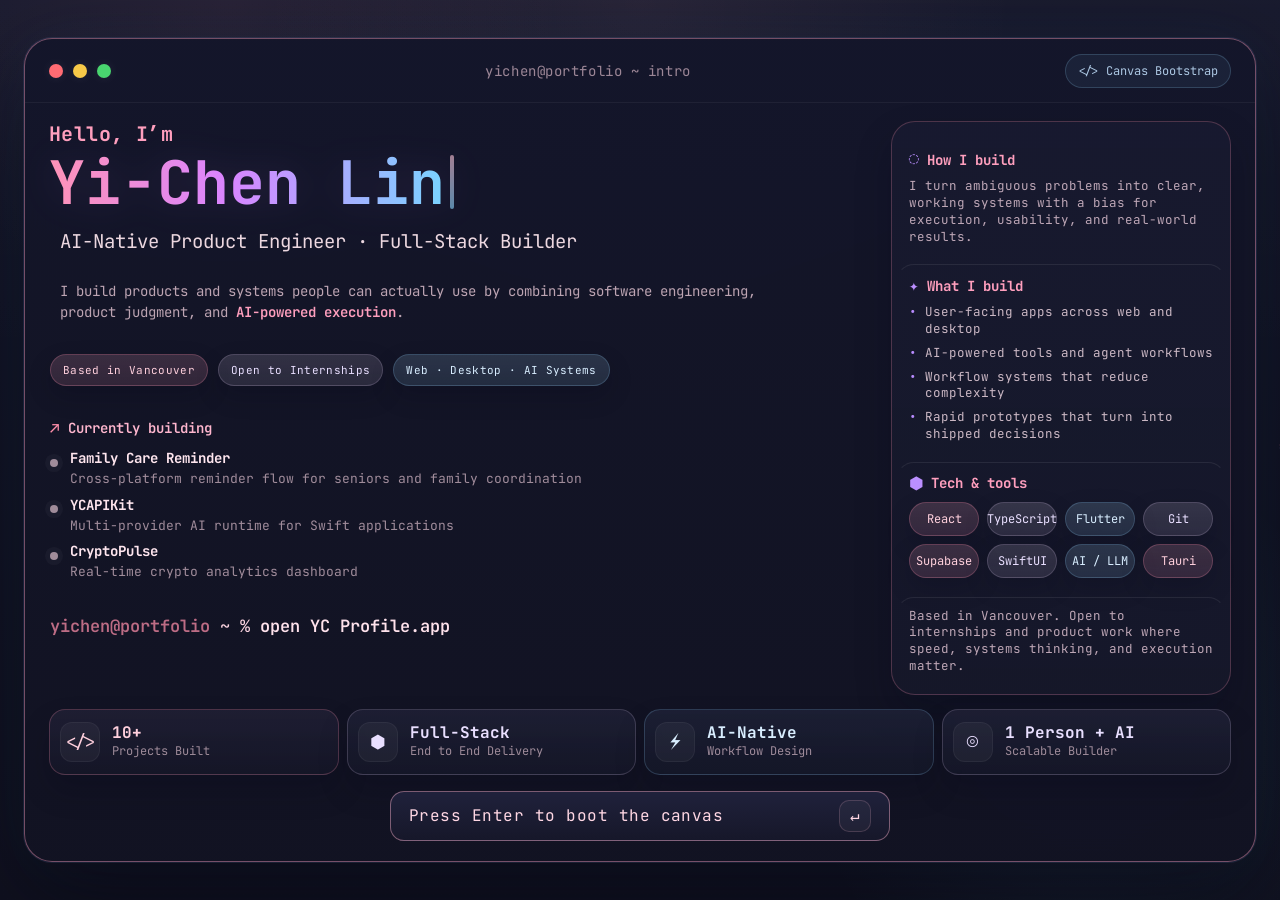
==== commit b06e359d: "UI V6" ====
--- a/yichen-canvas-v2.html
+++ b/yichen-canvas-v2.html
@@ -11,18 +11,20 @@
     <link rel="stylesheet" href="./assets/styles/connections.css">
     <link rel="stylesheet" href="./assets/styles/modal.css">
     <link rel="stylesheet" href="./assets/styles/controls.css">
+    <link rel="stylesheet" href="./assets/styles/views.css">
 </head>
 <body>
     <div id="app-root"></div>
 
     <script src="./assets/scripts/core/namespace.js"></script>
-    <script src="./assets/scripts/data/connections.js"></script>
+    <script src="./assets/scripts/data/connections.js?v=joychime-work"></script>
     <script src="./assets/scripts/data/modal-data.js"></script>
+    <script src="./assets/scripts/data/portfolio-items.js"></script>
     <script src="./assets/scripts/templates/terminal.js"></script>
     <script src="./assets/scripts/templates/top-bar.js"></script>
     <script src="./assets/scripts/templates/sidebar.js"></script>
     <script src="./assets/scripts/templates/connections-svg.js"></script>
-    <script src="./assets/scripts/templates/cards.js"></script>
+    <script src="./assets/scripts/templates/cards.js?v=joychime-work"></script>
     <script src="./assets/scripts/templates/canvas-ui.js"></script>
     <script src="./assets/scripts/templates/modal.js"></script>
     <script src="./assets/scripts/core/render.js"></script>
@@ -36,7 +38,8 @@
     <script src="./assets/scripts/features/layers.js"></script>
     <script src="./assets/scripts/features/modal.js"></script>
     <script src="./assets/scripts/features/theme.js"></script>
-    <script src="./assets/scripts/features/layout.js"></script>
+    <script src="./assets/scripts/features/layout.js?v=joychime-work"></script>
+    <script src="./assets/scripts/features/views.js"></script>
     <script src="./assets/scripts/features/init.js"></script>
     <script src="./assets/scripts/main.js"></script>
 </body>
--- a/assets/styles/base.css
+++ b/assets/styles/base.css
@@ -2,11 +2,11 @@
 
 :root {
     --bg: #faf8f5;
-    --card-bg: rgba(255, 255, 255, 0.92);
-    --card-border: rgba(0, 0, 0, 0.06);
-    --text: #2d2d3a;
-    --text-secondary: #6b6b7b;
-    --text-muted: #a0a0b0;
+    --card-bg: rgba(255, 255, 255, 0.95);
+    --card-border: rgba(42, 45, 68, 0.08);
+    --text: #252837;
+    --text-secondary: #61677a;
+    --text-muted: #969cad;
     --pink-light: #ffe4ec;
     --pink: #ff8fab;
     --pink-dark: #e85d8a;
@@ -22,9 +22,12 @@
     --peach-dark: #f0b27a;
     --rose: #fadbd8;
     --rose-dark: #e74c3c;
-    --connection-path: rgba(126, 141, 176, 0.52);
-    --connection-primary: rgba(255, 143, 171, 0.84);
-    --connection-secondary: rgba(167, 151, 201, 0.78);
+    --connection-path: rgba(88, 102, 132, 0.34);
+    --connection-primary: rgba(224, 91, 136, 0.62);
+    --connection-secondary: rgba(92, 132, 184, 0.5);
+    --connection-project: rgba(58, 155, 107, 0.5);
+    --connection-outreach: rgba(190, 132, 74, 0.48);
+    --connection-muted: 0.045;
     --shadow: 0 2px 16px rgba(0,0,0,0.05);
     --shadow-hover: 0 8px 32px rgba(0,0,0,0.1);
     --shadow-card: 0 4px 20px rgba(255, 143, 171, 0.08);
@@ -41,6 +44,8 @@
     height: 100vh;
     user-select: none;
     transition: background-color 0.25s ease, color 0.25s ease;
+    -webkit-font-smoothing: antialiased;
+    text-rendering: optimizeLegibility;
 }
 
 ::-webkit-scrollbar { width: 6px; }
@@ -49,12 +54,12 @@
 ::-webkit-scrollbar-thumb:hover { background: rgba(0,0,0,0.2); }
 
 body[data-theme='dark'] {
-    --bg: #0f1324;
-    --card-bg: rgba(22, 27, 48, 0.92);
-    --card-border: rgba(255, 255, 255, 0.08);
+    --bg: #0d101b;
+    --card-bg: rgba(24, 28, 43, 0.95);
+    --card-border: rgba(234, 240, 255, 0.1);
     --text: #f3f5ff;
-    --text-secondary: #c8cee6;
-    --text-muted: #8c95b5;
+    --text-secondary: #c8cee2;
+    --text-muted: #8f98ad;
     --pink-light: #432836;
     --pink: #ff9cbc;
     --pink-dark: #ff96be;
@@ -70,9 +75,12 @@
     --peach-dark: #f5bf8e;
     --rose: #3a2426;
     --rose-dark: #ff9b8f;
-    --connection-path: rgba(136, 152, 194, 0.42);
-    --connection-primary: rgba(255, 158, 194, 0.7);
-    --connection-secondary: rgba(188, 171, 239, 0.58);
+    --connection-path: rgba(154, 169, 205, 0.32);
+    --connection-primary: rgba(255, 157, 194, 0.68);
+    --connection-secondary: rgba(142, 185, 234, 0.5);
+    --connection-project: rgba(132, 223, 184, 0.52);
+    --connection-outreach: rgba(240, 190, 127, 0.48);
+    --connection-muted: 0.055;
     --shadow: 0 12px 34px rgba(0, 0, 0, 0.26);
     --shadow-hover: 0 22px 48px rgba(0, 0, 0, 0.34);
     --shadow-card: 0 18px 40px rgba(0, 0, 0, 0.26);
@@ -80,8 +88,9 @@
 
 body[data-theme='dark'] #canvas-app {
     background:
-        radial-gradient(circle at top, rgba(255, 146, 188, 0.12), transparent 28%),
-        linear-gradient(180deg, #171c31 0%, #0f1324 100%);
+        radial-gradient(circle at 22% 0%, rgba(255, 146, 188, 0.1), transparent 24%),
+        radial-gradient(circle at 82% 20%, rgba(115, 178, 234, 0.07), transparent 28%),
+        linear-gradient(180deg, #131827 0%, #0d101b 100%);
 }
 
 body[data-theme='dark'] #canvas-app::before {
@@ -210,6 +219,8 @@
 }
 
 body[data-theme='dark'] .modal-section {
+    background: linear-gradient(135deg, rgba(27, 32, 52, 0.97), var(--section-bg));
+    border-color: var(--section-border);
     box-shadow: 0 16px 32px rgba(0, 0, 0, 0.22);
 }
 
@@ -245,5 +256,71 @@
 
 body[data-theme='dark'] .modal-section-title {
     border-color: rgba(255, 255, 255, 0.1);
-    background: rgba(255, 255, 255, 0.05);
-}
+    background: rgba(255, 255, 255, 0.055);
+    box-shadow: none;
+}
+
+body[data-theme='dark'] .modal-section p strong,
+body[data-theme='dark'] .modal-section li strong {
+    box-shadow: inset 0 -0.45em 0 rgba(255, 143, 171, 0.16);
+}
+
+body[data-theme='dark'] .modal-link-list p,
+body[data-theme='dark'] .modal-tags {
+    background: linear-gradient(180deg, rgba(255, 255, 255, 0.045), rgba(255, 255, 255, 0.02));
+    border-color: rgba(255, 255, 255, 0.08);
+}
+
+body[data-theme='dark'] .modal-stack-pill,
+body[data-theme='dark'] .modal-tag,
+body[data-theme='dark'] .project-tag {
+    background:
+        linear-gradient(180deg, rgba(255, 255, 255, 0.07), rgba(255, 255, 255, 0.02)),
+        var(--tone-bg);
+    box-shadow: none;
+}
+
+body[data-theme='dark'] .tag-tone-sky {
+    --tone-bg: rgba(93, 178, 235, 0.16);
+    --tone-border: rgba(115, 195, 248, 0.3);
+    --tone-text: #aad8ff;
+}
+
+body[data-theme='dark'] .tag-tone-mint {
+    --tone-bg: rgba(83, 198, 141, 0.16);
+    --tone-border: rgba(125, 225, 178, 0.3);
+    --tone-text: #9ee5bd;
+}
+
+body[data-theme='dark'] .tag-tone-amber {
+    --tone-bg: rgba(231, 169, 92, 0.15);
+    --tone-border: rgba(246, 196, 128, 0.3);
+    --tone-text: #f4c887;
+}
+
+body[data-theme='dark'] .tag-tone-blush {
+    --tone-bg: rgba(255, 143, 171, 0.14);
+    --tone-border: rgba(255, 164, 198, 0.32);
+    --tone-text: #ffb3cc;
+}
+
+body[data-theme='dark'] .tag-tone-lilac {
+    --tone-bg: rgba(185, 160, 235, 0.15);
+    --tone-border: rgba(205, 186, 255, 0.3);
+    --tone-text: #d5c8ff;
+}
+
+body[data-theme='dark'] .modal-close {
+    background: rgba(235, 240, 255, 0.1);
+    color: rgba(235, 240, 255, 0.72);
+    box-shadow: none;
+}
+
+body[data-theme='dark'] .modal-close:hover {
+    background: rgba(255, 143, 171, 0.16);
+    color: #ffd3e0;
+}
+
+body[data-theme='dark'] .timeline-dot {
+    border-color: #181c2d;
+}
--- a/assets/styles/terminal.css
+++ b/assets/styles/terminal.css
@@ -10,10 +10,11 @@
     font-family: 'JetBrains Mono', monospace;
     color: #ffe1ec;
     background:
-        radial-gradient(circle at 18% 0%, rgba(255, 143, 171, 0.08), transparent 24%),
-        radial-gradient(circle at 85% 82%, rgba(133, 193, 233, 0.07), transparent 22%),
+        radial-gradient(circle at 18% 0%, rgba(255, 143, 171, 0.07), transparent 24%),
+        radial-gradient(circle at 85% 82%, rgba(111, 207, 255, 0.08), transparent 22%),
         linear-gradient(180deg, #15172b 0%, #10111f 100%);
     transition: opacity 0.8s ease, visibility 0.8s ease;
+    -webkit-overflow-scrolling: touch;
 }
 
 #terminal-entry::before,
@@ -54,13 +55,13 @@
     flex-direction: column;
     max-height: calc(100vh - 24px);
     border-radius: 28px;
-    border: 1px solid rgba(255, 160, 194, 0.54);
+    border: 1px solid rgba(255, 160, 194, 0.42);
     background:
         linear-gradient(180deg, rgba(20, 22, 42, 0.98) 0%, rgba(18, 19, 35, 0.98) 100%);
     box-shadow:
-        0 0 0 1px rgba(255, 160, 194, 0.18),
+        0 0 0 1px rgba(120, 159, 230, 0.12),
         0 32px 90px rgba(3, 5, 16, 0.55),
-        0 0 56px rgba(232, 93, 138, 0.07);
+        0 0 56px rgba(111, 207, 255, 0.055);
     overflow: hidden;
     backdrop-filter: blur(18px);
     transition: transform 0.4s ease, box-shadow 0.4s ease, border-color 0.4s ease;
@@ -112,11 +113,11 @@
 
 .terminal-shell-badge {
     font-size: 12px;
-    color: rgba(255, 181, 205, 0.82);
+    color: rgba(196, 226, 255, 0.86);
     padding: 8px 12px;
     border-radius: 999px;
-    border: 1px solid rgba(255, 181, 205, 0.18);
-    background: rgba(255, 181, 205, 0.06);
+    border: 1px solid rgba(133, 193, 233, 0.22);
+    background: rgba(133, 193, 233, 0.07);
 }
 
 .terminal-shell-body {
@@ -148,7 +149,7 @@
 }
 
 .terminal-eyebrow {
-    font-size: clamp(16px, 1.4vw, 22px);
+    font-size: 20px;
     color: #ff9fbe;
     font-weight: 700;
     letter-spacing: 0.02em;
@@ -156,12 +157,12 @@
 
 .terminal-name {
     margin: 8px 0 10px;
-    font-size: clamp(48px, 5.7vw, 78px);
-    line-height: 0.96;
-    letter-spacing: -0.05em;
+    font-size: 72px;
+    line-height: 1;
+    letter-spacing: 0;
     font-weight: 700;
     color: transparent;
-    background: linear-gradient(90deg, #ff93b7 0%, #d984ff 46%, #8a94ff 100%);
+    background: linear-gradient(90deg, #ff93b7 0%, #d984ff 44%, #75d6ff 100%);
     -webkit-background-clip: text;
     background-clip: text;
 }
@@ -214,7 +215,7 @@
 }
 
 .terminal-nav-target.is-active .terminal-nav-cursor {
-    opacity: 1;
+    opacity: 0.74;
     animation: blink 1s step-end infinite;
 }
 
@@ -228,10 +229,10 @@
 
 .terminal-name-cursor {
     display: inline-block;
-    width: 0.1em;
+    width: 0.075em;
     height: 0.9em;
     margin-left: 0.08em;
-    background: linear-gradient(180deg, rgba(255, 166, 195, 0.95), rgba(212, 136, 255, 0.95));
+    background: linear-gradient(180deg, rgba(255, 196, 216, 0.82), rgba(138, 213, 255, 0.82));
     vertical-align: -0.08em;
     border-radius: 999px;
     opacity: 0;
@@ -239,7 +240,7 @@
 
 .terminal-role {
     margin: 0 0 10px;
-    font-size: clamp(18px, 1.8vw, 24px);
+    font-size: 22px;
     line-height: 1.28;
     color: rgba(255, 232, 240, 0.92);
 }
@@ -252,7 +253,7 @@
 .terminal-summary {
     max-width: 780px;
     margin: 0;
-    font-size: clamp(15px, 1.14vw, 18px);
+    font-size: 16px;
     line-height: 1.62;
     color: rgba(255, 220, 233, 0.72);
 }
@@ -391,7 +392,7 @@
     margin-top: 12px;
     padding-top: 12px;
     border-top: 1px solid rgba(255, 255, 255, 0.07);
-    font-size: clamp(16px, 1.26vw, 18px);
+    font-size: 17px;
     line-height: 1.5;
     color: #ffd7e4;
 }
@@ -424,9 +425,9 @@
 
 .terminal-cursor {
     display: inline-block;
-    width: 11px;
+    width: 8px;
     height: 1.05em;
-    background: #ff9fbe;
+    background: rgba(255, 190, 213, 0.82);
     vertical-align: -0.12em;
     margin-left: 4px;
     border-radius: 2px;
@@ -833,13 +834,13 @@
     }
 
     .terminal-name {
-        font-size: clamp(42px, 4.4vw, 64px);
+        font-size: 60px;
         margin: 6px 0 8px;
     }
 
     .terminal-role {
         margin-bottom: 8px;
-        font-size: clamp(16px, 1.32vw, 21px);
+        font-size: 19px;
     }
 
     .terminal-summary {
@@ -942,7 +943,7 @@
     }
 
     .terminal-name {
-        font-size: clamp(48px, 12vw, 72px);
+        font-size: 64px;
     }
 
     .terminal-role {
@@ -979,6 +980,19 @@
     .terminal-detail-panel {
         padding: 20px;
         border-radius: 20px;
+    }
+
+    .terminal-name {
+        font-size: 42px;
+        line-height: 1.08;
+    }
+
+    .terminal-role {
+        font-size: 19px;
+    }
+
+    .terminal-summary {
+        font-size: 15px;
     }
 
     .terminal-metric-grid {
--- a/assets/styles/cards.css
+++ b/assets/styles/cards.css
@@ -6,7 +6,7 @@
     padding: 20px;
     box-shadow: var(--shadow-card);
     cursor: grab;
-    transition: all 0.3s cubic-bezier(0.4,0,0.2,1);
+    transition: transform 0.2s ease, box-shadow 0.2s ease, border-color 0.2s ease, background-color 0.2s ease;
     backdrop-filter: blur(12px);
     min-width: 0;
     z-index: 10;
@@ -15,6 +15,18 @@
 
 .card:hover { box-shadow: var(--shadow-hover); z-index: 20; transform: translateY(-1px); }
 .card.dragging { cursor: grabbing; z-index: 100; box-shadow: 0 12px 40px rgba(0,0,0,0.15); transform: scale(1.02); }
+.card.is-connection-source {
+    border-color: rgba(232, 93, 138, 0.38);
+    box-shadow:
+        0 0 0 1px rgba(232, 93, 138, 0.12),
+        0 12px 32px rgba(232, 93, 138, 0.14);
+}
+.card.is-connection-neighbor {
+    border-color: rgba(133, 160, 214, 0.3);
+    box-shadow:
+        0 0 0 1px rgba(133, 160, 214, 0.1),
+        0 10px 28px rgba(82, 102, 145, 0.1);
+}
 
 .card-heading {
     font-size: 14px;
@@ -207,6 +219,7 @@
 
 .card-project { min-width: 0; }
 .project-header { display: flex; align-items: center; gap: 12px; margin-bottom: 12px; }
+.project-header > div:last-child { min-width: 0; }
 
 .project-icon {
     width: 40px;
@@ -221,6 +234,10 @@
 }
 
 .project-name { font-weight: 700; color: var(--text); font-size: 15px; }
+.project-name,
+.project-link {
+    overflow-wrap: anywhere;
+}
 .project-link { font-size: 11px; color: var(--pink-dark); font-weight: 500; }
 .project-desc { font-size: 13px; color: var(--text-secondary); line-height: 1.8; margin-bottom: 12px; }
 .project-summary {
--- a/assets/styles/connections.css
+++ b/assets/styles/connections.css
@@ -14,28 +14,78 @@
     stroke-linecap: round;
     stroke-linejoin: round;
     vector-effect: non-scaling-stroke;
-    transition: opacity 0.3s ease, stroke-width 0.3s ease, stroke 0.3s ease;
+    transition: opacity 0.18s ease, stroke-width 0.18s ease, stroke 0.18s ease, filter 0.18s ease;
 }
 
 svg.connections path[data-kind="path"] {
     stroke: var(--connection-path);
-    stroke-width: 1.55;
-    stroke-dasharray: 3, 7;
-    opacity: 0.42;
+    stroke-width: 1.2;
+    stroke-dasharray: 10, 14;
+    opacity: 0.2;
 }
 
 svg.connections path[data-kind="primary"] {
     stroke: var(--connection-primary);
-    stroke-width: 2.15;
-    stroke-dasharray: 6, 6;
-    opacity: 0.54;
+    stroke-width: 1.75;
+    stroke-dasharray: none;
+    opacity: 0.34;
 }
 
 svg.connections path[data-kind="secondary"] {
     stroke: var(--connection-secondary);
-    stroke-width: 1.7;
-    stroke-dasharray: 5, 7;
-    opacity: 0.42;
+    stroke-width: 1.2;
+    stroke-dasharray: 3, 9;
+    opacity: 0.2;
 }
 
-svg.connections path:hover { opacity: 0.74; stroke-width: 2.45; }
+svg.connections path[data-lane="project"] {
+    stroke: var(--connection-project);
+    stroke-dasharray: none;
+    opacity: 0.32;
+}
+
+svg.connections path[data-lane="outreach"] {
+    stroke: var(--connection-outreach);
+    stroke-dasharray: 12, 8, 2, 8;
+    opacity: 0.24;
+}
+
+svg.connections path[data-lane="support"] {
+    stroke-dasharray: 2, 8;
+}
+
+svg.connections path[data-lane="spine"] {
+    stroke-width: 1.1;
+    stroke-dasharray: 14, 18;
+}
+
+svg.connections path.is-connected {
+    stroke-width: 2.35;
+    opacity: 0.88;
+    filter: drop-shadow(0 0 7px rgba(255, 143, 171, 0.18));
+}
+
+svg.connections path[data-kind="path"].is-connected {
+    stroke: rgba(104, 127, 168, 0.72);
+    stroke-dasharray: 12, 10;
+}
+
+svg.connections path[data-kind="secondary"].is-connected {
+    stroke: rgba(132, 160, 214, 0.8);
+    stroke-dasharray: 5, 7;
+}
+
+svg.connections path[data-lane="project"].is-connected {
+    stroke: var(--connection-project);
+    stroke-dasharray: none;
+}
+
+svg.connections path[data-lane="outreach"].is-connected {
+    stroke: var(--connection-outreach);
+    stroke-dasharray: 14, 8, 3, 8;
+}
+
+svg.connections path.is-muted {
+    opacity: var(--connection-muted);
+    filter: none;
+}
--- a/assets/styles/controls.css
+++ b/assets/styles/controls.css
@@ -16,6 +16,11 @@
     pointer-events: auto;
 }
 
+.canvas-view-copy,
+.view-switch {
+    min-width: 0;
+}
+
 .canvas-view-title {
     font-size: 20px;
     font-weight: 700;
@@ -48,6 +53,7 @@
 
 .view-tab,
 .view-expand,
+.zoom-btn,
 .theme-pill {
     border: none;
     background: transparent;
@@ -62,6 +68,7 @@
     border-radius: 12px;
     font-size: 12px;
     font-weight: 600;
+    white-space: nowrap;
 }
 
 .view-tab.is-active,
@@ -70,6 +77,16 @@
     color: var(--text);
 }
 
+.view-tab[aria-disabled='true'] {
+    cursor: default;
+    opacity: 0.58;
+}
+
+.view-tab[aria-disabled='true']:hover {
+    background: transparent;
+    color: var(--text-muted);
+}
+
 .view-expand {
     width: 38px;
     height: 38px;
@@ -84,6 +101,14 @@
 .view-expand:hover {
     border-color: rgba(255, 143, 171, 0.3);
     color: var(--pink-dark);
+}
+
+.view-tab:focus-visible,
+.view-expand:focus-visible,
+.zoom-btn:focus-visible,
+.theme-pill:focus-visible {
+    outline: 2px solid rgba(232, 93, 138, 0.38);
+    outline-offset: 3px;
 }
 
 .minimap {
@@ -146,6 +171,7 @@
     border-radius: 14px;
     border: 1px solid rgba(0, 0, 0, 0.06);
     background: rgba(255, 255, 255, 0.92);
+    padding: 0;
     display: flex;
     align-items: center;
     justify-content: center;
@@ -264,20 +290,27 @@
 
 @media (max-width: 900px) {
     .canvas-view-header {
-        top: 72px;
-        left: 16px;
-        right: 16px;
+        top: 84px;
+        left: 14px;
+        right: 14px;
         flex-direction: column;
         align-items: stretch;
+        gap: 10px;
     }
 
     .canvas-view-actions {
         justify-content: space-between;
+        min-width: 0;
     }
 
     .view-switch {
         flex: 1;
         overflow-x: auto;
+        scrollbar-width: none;
+    }
+
+    .view-switch::-webkit-scrollbar {
+        display: none;
     }
 
     .zoom-controls {
@@ -292,6 +325,21 @@
 }
 
 @media (max-width: 767px) {
+    .canvas-view-header {
+        top: 78px;
+        flex-direction: row;
+        align-items: center;
+        gap: 8px;
+    }
+
+    .canvas-view-copy {
+        display: none;
+    }
+
+    .canvas-view-actions {
+        width: 100%;
+    }
+
     .minimap {
         height: 150px;
     }
--- a/assets/styles/views.css
+++ b/assets/styles/views.css
@@ -0,0 +1,720 @@
+body[data-view='timeline'] #canvas-viewport,
+body[data-view='list'] #canvas-viewport,
+body[data-view='timeline'] .zoom-controls,
+body[data-view='list'] .zoom-controls,
+body[data-view='timeline'] .bottom-hint,
+body[data-view='list'] .bottom-hint,
+body[data-view='timeline'] .theme-toggle,
+body[data-view='list'] .theme-toggle,
+body[data-view='timeline'] .view-expand,
+body[data-view='list'] .view-expand {
+    display: none;
+}
+
+body[data-view='timeline'] #canvas-app::before,
+body[data-view='list'] #canvas-app::before {
+    opacity: 0.38;
+}
+
+.portfolio-view-shell {
+    position: fixed;
+    top: 152px;
+    left: calc(var(--sidebar-w) + 28px);
+    right: 24px;
+    bottom: 22px;
+    z-index: 850;
+    display: none;
+    overflow: auto;
+    padding: 0 4px 34px 0;
+    pointer-events: auto;
+    scrollbar-gutter: stable;
+}
+
+body[data-view='timeline'] .portfolio-view-shell,
+body[data-view='list'] .portfolio-view-shell {
+    display: block;
+}
+
+.portfolio-view-panel {
+    min-height: 100%;
+    color: var(--text);
+}
+
+.view-panel-head {
+    display: flex;
+    align-items: flex-start;
+    justify-content: space-between;
+    gap: 24px;
+    margin-bottom: 18px;
+}
+
+.view-panel-head-compact {
+    align-items: center;
+    margin-bottom: 12px;
+}
+
+.view-panel-meta {
+    min-width: 0;
+}
+
+.view-panel-kicker {
+    margin-bottom: 6px;
+    font-size: 11px;
+    font-weight: 800;
+    letter-spacing: 0.12em;
+    text-transform: uppercase;
+    color: var(--pink-dark);
+}
+
+.view-panel-head-compact .view-panel-kicker {
+    margin-bottom: 0;
+}
+
+.view-panel-head h1 {
+    font-size: 22px;
+    line-height: 1.2;
+    color: var(--text);
+    margin: 0;
+}
+
+.view-panel-head p {
+    max-width: 620px;
+    margin-top: 7px;
+    font-size: 13px;
+    line-height: 1.6;
+    color: var(--text-secondary);
+}
+
+.timeline-legend {
+    display: inline-flex;
+    align-items: center;
+    gap: 12px;
+    padding: 10px 12px;
+    border: 1px solid rgba(0, 0, 0, 0.06);
+    border-radius: 16px;
+    background: rgba(255, 255, 255, 0.76);
+    box-shadow: var(--shadow);
+    white-space: nowrap;
+}
+
+.timeline-legend span {
+    display: inline-flex;
+    align-items: center;
+    gap: 6px;
+    font-size: 11px;
+    font-weight: 700;
+    color: var(--text-muted);
+}
+
+.timeline-legend i {
+    width: 9px;
+    height: 9px;
+    border-radius: 50%;
+    background: var(--view-accent, var(--pink-dark));
+}
+
+.journey-timeline {
+    position: relative;
+    display: grid;
+    grid-template-columns: repeat(6, minmax(218px, 244px));
+    gap: 26px;
+    min-width: 1440px;
+    padding: 58px 8px 18px;
+}
+
+.timeline-rail {
+    position: absolute;
+    top: 74px;
+    left: 18px;
+    right: 18px;
+    height: 1px;
+    background: linear-gradient(90deg, rgba(232, 93, 138, 0.12), rgba(82, 101, 145, 0.18), rgba(125, 211, 168, 0.14));
+}
+
+.journey-column {
+    --view-accent: var(--pink-dark);
+    --view-wash: rgba(255, 143, 171, 0.12);
+    position: relative;
+    display: flex;
+    flex-direction: column;
+    gap: 14px;
+    min-width: 0;
+}
+
+.journey-pin {
+    position: absolute;
+    top: 11px;
+    left: 2px;
+    width: 13px;
+    height: 13px;
+    border-radius: 50%;
+    border: 3px solid white;
+    background: var(--view-accent);
+    box-shadow: 0 0 0 2px var(--view-accent), 0 12px 26px rgba(88, 93, 122, 0.12);
+    z-index: 2;
+}
+
+.journey-column::before {
+    content: '';
+    position: absolute;
+    top: 21px;
+    left: 8px;
+    bottom: 0;
+    width: 1px;
+    background: linear-gradient(180deg, var(--view-accent), rgba(88, 93, 122, 0.08));
+    opacity: 0.42;
+}
+
+.journey-year {
+    position: relative;
+    width: max-content;
+    margin-left: 34px;
+    padding: 7px 14px;
+    border-radius: 999px;
+    background: var(--view-wash);
+    color: var(--view-accent);
+    font-size: 13px;
+    font-weight: 800;
+    box-shadow: inset 0 0 0 1px rgba(255, 255, 255, 0.5);
+}
+
+.journey-column-card,
+.timeline-item-card {
+    position: relative;
+    margin-left: 28px;
+    border: 1px solid var(--card-border);
+    background: var(--card-bg);
+    box-shadow: var(--shadow-card);
+    backdrop-filter: blur(14px);
+}
+
+.journey-column-card {
+    padding: 17px 18px;
+    border-radius: 18px;
+}
+
+.journey-column-card h2 {
+    margin: 11px 0 8px;
+    font-size: 15px;
+    line-height: 1.35;
+    color: var(--text);
+}
+
+.journey-column-card p {
+    font-size: 12px;
+    line-height: 1.65;
+    color: var(--text-secondary);
+}
+
+.timeline-card-stack {
+    display: flex;
+    flex-direction: column;
+    gap: 12px;
+}
+
+.timeline-item-card {
+    padding: 14px;
+    border-radius: 16px;
+    cursor: pointer;
+    transition: transform 0.18s ease, border-color 0.18s ease, box-shadow 0.18s ease;
+}
+
+.timeline-item-card:hover,
+.timeline-item-card:focus-visible,
+.portfolio-row:hover,
+.portfolio-row:focus-visible {
+    border-color: rgba(232, 93, 138, 0.22);
+    box-shadow: var(--shadow-hover);
+    transform: translateY(-1px);
+    outline: none;
+}
+
+.timeline-item-top,
+.portfolio-title-cell {
+    display: flex;
+    align-items: center;
+    gap: 11px;
+    min-width: 0;
+}
+
+.view-item-icon {
+    --view-accent: var(--pink-dark);
+    --view-wash: rgba(255, 143, 171, 0.16);
+    width: 34px;
+    height: 34px;
+    border-radius: 12px;
+    display: inline-flex;
+    align-items: center;
+    justify-content: center;
+    flex: 0 0 auto;
+    background: var(--view-wash);
+    color: var(--view-accent);
+    box-shadow: inset 0 0 0 1px rgba(255, 255, 255, 0.5);
+}
+
+.timeline-item-copy {
+    min-width: 0;
+}
+
+.timeline-item-copy h3,
+.portfolio-title-cell strong {
+    display: block;
+    font-size: 13px;
+    line-height: 1.32;
+    color: var(--text);
+    overflow-wrap: anywhere;
+}
+
+.timeline-item-copy p,
+.portfolio-title-cell span {
+    display: block;
+    margin-top: 3px;
+    font-size: 11px;
+    line-height: 1.35;
+    color: var(--text-muted);
+    overflow-wrap: anywhere;
+}
+
+.timeline-item-desc {
+    margin-top: 11px;
+    font-size: 11.5px;
+    line-height: 1.6;
+    color: var(--text-secondary);
+}
+
+.timeline-item-foot {
+    display: flex;
+    align-items: center;
+    justify-content: space-between;
+    gap: 10px;
+    margin-top: 12px;
+    font-size: 10.5px;
+    color: var(--text-muted);
+}
+
+.timeline-next-focus {
+    display: flex;
+    flex-wrap: wrap;
+    gap: 8px;
+    margin-left: 28px;
+    padding: 15px;
+    border: 1px dashed rgba(184, 169, 201, 0.48);
+    border-radius: 16px;
+    background: rgba(255, 255, 255, 0.58);
+}
+
+.timeline-next-focus span,
+.view-soft-pill,
+.view-mini-badge {
+    display: inline-flex;
+    align-items: center;
+    width: max-content;
+    max-width: 100%;
+    border-radius: 999px;
+    font-weight: 800;
+    line-height: 1;
+}
+
+.timeline-next-focus span {
+    padding: 7px 10px;
+    background: rgba(232, 224, 240, 0.72);
+    color: #7d6b8d;
+    font-size: 10.5px;
+}
+
+.view-mini-badge {
+    padding: 5px 8px;
+    background: var(--view-wash, rgba(255, 143, 171, 0.11));
+    color: var(--view-accent, var(--pink-dark));
+    font-size: 9.5px;
+    text-transform: uppercase;
+    letter-spacing: 0.08em;
+}
+
+.view-soft-pill {
+    padding: 6px 10px;
+    background: rgba(232, 224, 240, 0.54);
+    color: #7d6b8d;
+    font-size: 10.5px;
+}
+
+.list-result-count {
+    padding: 9px 12px;
+    border-radius: 999px;
+    background: rgba(255, 255, 255, 0.76);
+    border: 1px solid rgba(0, 0, 0, 0.06);
+    color: var(--text-muted);
+    font-size: 12px;
+    font-weight: 800;
+    box-shadow: var(--shadow);
+    white-space: nowrap;
+}
+
+.list-toolbar {
+    display: grid;
+    grid-template-columns: minmax(220px, 1.35fr) repeat(3, minmax(150px, 0.65fr));
+    gap: 10px;
+    margin-bottom: 12px;
+    padding: 10px;
+    border: 1px solid rgba(0, 0, 0, 0.06);
+    border-radius: 18px;
+    background: rgba(255, 255, 255, 0.78);
+    box-shadow: var(--shadow);
+}
+
+.list-toolbar label {
+    display: flex;
+    flex-direction: column;
+    gap: 5px;
+    min-width: 0;
+}
+
+.list-toolbar span {
+    font-size: 10px;
+    font-weight: 800;
+    letter-spacing: 0.08em;
+    text-transform: uppercase;
+    color: var(--text-muted);
+}
+
+.list-toolbar input,
+.list-toolbar select {
+    width: 100%;
+    min-height: 38px;
+    border: 1px solid rgba(0, 0, 0, 0.07);
+    border-radius: 13px;
+    background: rgba(255, 255, 255, 0.76);
+    color: var(--text);
+    font: inherit;
+    font-size: 12px;
+    padding: 0 12px;
+    outline: none;
+}
+
+.list-toolbar input:focus,
+.list-toolbar select:focus {
+    border-color: rgba(232, 93, 138, 0.34);
+    box-shadow: 0 0 0 3px rgba(232, 93, 138, 0.1);
+}
+
+.portfolio-table-wrap {
+    overflow: auto;
+    border: 1px solid rgba(0, 0, 0, 0.06);
+    border-radius: 18px;
+    background: rgba(255, 255, 255, 0.78);
+    box-shadow: var(--shadow);
+}
+
+.portfolio-table {
+    width: 100%;
+    min-width: 1120px;
+    border-collapse: separate;
+    border-spacing: 0;
+}
+
+.portfolio-table th,
+.portfolio-table td {
+    padding: 13px 14px;
+    border-bottom: 1px solid rgba(42, 45, 68, 0.07);
+    text-align: left;
+    vertical-align: top;
+}
+
+.portfolio-table th {
+    position: sticky;
+    top: 0;
+    z-index: 1;
+    background: rgba(255, 255, 255, 0.94);
+    color: var(--text-muted);
+    font-size: 10px;
+    font-weight: 800;
+    letter-spacing: 0.08em;
+    text-transform: uppercase;
+}
+
+.portfolio-table td {
+    font-size: 12px;
+    line-height: 1.55;
+    color: var(--text-secondary);
+}
+
+.portfolio-table tr:last-child td {
+    border-bottom: none;
+}
+
+.portfolio-row {
+    cursor: pointer;
+    transition: transform 0.18s ease, box-shadow 0.18s ease, background-color 0.18s ease;
+}
+
+.portfolio-row:hover {
+    background: rgba(255, 143, 171, 0.035);
+}
+
+.portfolio-table td:first-child,
+.portfolio-table th:first-child {
+    width: 250px;
+}
+
+.portfolio-table td:nth-child(4),
+.portfolio-table th:nth-child(4) {
+    width: 210px;
+}
+
+.portfolio-table td:nth-child(5),
+.portfolio-table th:nth-child(5),
+.portfolio-table td:nth-child(6),
+.portfolio-table th:nth-child(6) {
+    width: 250px;
+}
+
+.portfolio-stack {
+    display: flex;
+    flex-wrap: wrap;
+    gap: 6px;
+}
+
+.portfolio-stack .project-tag {
+    padding: 5px 8px;
+    font-size: 9.5px;
+}
+
+.portfolio-date {
+    color: var(--text);
+    font-size: 11px;
+    font-weight: 800;
+    white-space: nowrap;
+}
+
+.portfolio-empty-row td {
+    padding: 34px 16px;
+    text-align: center;
+    color: var(--text-muted);
+}
+
+.journey-column[data-tone='sky'],
+.view-item-icon[data-tone='sky'],
+.timeline-legend i[data-tone='sky'] {
+    --view-accent: #4a7fb5;
+    --view-wash: rgba(214, 234, 248, 0.82);
+}
+
+.journey-column[data-tone='mint'],
+.view-item-icon[data-tone='mint'],
+.timeline-legend i[data-tone='mint'] {
+    --view-accent: #3a9b6b;
+    --view-wash: rgba(212, 245, 224, 0.84);
+}
+
+.journey-column[data-tone='amber'],
+.view-item-icon[data-tone='amber'],
+.timeline-legend i[data-tone='amber'] {
+    --view-accent: #c9842b;
+    --view-wash: rgba(253, 235, 208, 0.86);
+}
+
+.journey-column[data-tone='peach'],
+.view-item-icon[data-tone='peach'],
+.timeline-legend i[data-tone='peach'] {
+    --view-accent: #c9842b;
+    --view-wash: rgba(255, 232, 212, 0.86);
+}
+
+.journey-column[data-tone='blush'],
+.view-item-icon[data-tone='blush'],
+.timeline-legend i[data-tone='blush'] {
+    --view-accent: var(--pink-dark);
+    --view-wash: rgba(255, 228, 236, 0.88);
+}
+
+.journey-column[data-tone='lilac'],
+.view-item-icon[data-tone='lilac'],
+.timeline-legend i[data-tone='lilac'] {
+    --view-accent: #7d6b8d;
+    --view-wash: rgba(232, 224, 240, 0.88);
+}
+
+body[data-theme='dark'] .timeline-legend,
+body[data-theme='dark'] .list-result-count,
+body[data-theme='dark'] .list-toolbar,
+body[data-theme='dark'] .portfolio-table-wrap,
+body[data-theme='dark'] .timeline-next-focus {
+    background: rgba(18, 22, 40, 0.82);
+    border-color: rgba(255, 255, 255, 0.08);
+    box-shadow: 0 18px 42px rgba(0, 0, 0, 0.26);
+}
+
+body[data-theme='dark'] .journey-pin {
+    border-color: #15192a;
+}
+
+body[data-theme='dark'] .journey-column-card,
+body[data-theme='dark'] .timeline-item-card {
+    background: rgba(24, 28, 43, 0.92);
+}
+
+body[data-theme='dark'] .list-toolbar input,
+body[data-theme='dark'] .list-toolbar select,
+body[data-theme='dark'] .portfolio-table th {
+    background: rgba(18, 22, 40, 0.94);
+    border-color: rgba(255, 255, 255, 0.08);
+    color: var(--text);
+}
+
+body[data-theme='dark'] .portfolio-table th,
+body[data-theme='dark'] .portfolio-table td {
+    border-bottom-color: rgba(255, 255, 255, 0.07);
+}
+
+body[data-theme='dark'] .portfolio-row:hover {
+    background: rgba(255, 255, 255, 0.035);
+}
+
+@media (max-width: 1180px) {
+    .portfolio-view-shell {
+        left: calc(var(--sidebar-w) + 18px);
+        right: 16px;
+    }
+
+    .list-toolbar {
+        grid-template-columns: repeat(2, minmax(0, 1fr));
+    }
+}
+
+@media (max-width: 900px) {
+    .portfolio-view-shell {
+        top: 158px;
+        left: 14px;
+        right: 14px;
+        bottom: 14px;
+        padding-right: 0;
+    }
+
+    .view-panel-head {
+        flex-direction: column;
+        gap: 12px;
+    }
+
+    .timeline-legend {
+        width: 100%;
+        justify-content: space-between;
+    }
+
+    .journey-timeline {
+        display: flex;
+        flex-direction: column;
+        min-width: 0;
+        padding: 10px 0 22px;
+    }
+
+    .timeline-rail {
+        display: none;
+    }
+
+    .journey-column {
+        padding-left: 0;
+    }
+
+    .journey-column::before {
+        left: 8px;
+    }
+
+    .journey-year,
+    .journey-column-card,
+    .timeline-item-card,
+    .timeline-next-focus {
+        margin-left: 30px;
+    }
+
+    .portfolio-table {
+        min-width: 980px;
+    }
+}
+
+@media (max-width: 767px) {
+    .portfolio-view-shell {
+        top: 128px;
+    }
+
+    .view-panel-head h1 {
+        font-size: 18px;
+    }
+
+    .view-panel-head p {
+        font-size: 12px;
+    }
+
+    .timeline-legend {
+        display: none;
+    }
+
+    .list-toolbar {
+        grid-template-columns: 1fr;
+        border-radius: 16px;
+    }
+
+    .portfolio-table-wrap {
+        border: none;
+        background: transparent;
+        box-shadow: none;
+        overflow: visible;
+    }
+
+    .portfolio-table,
+    .portfolio-table tbody,
+    .portfolio-table tr,
+    .portfolio-table td {
+        display: block;
+        width: 100%;
+        min-width: 0;
+    }
+
+    .portfolio-table thead {
+        display: none;
+    }
+
+    .portfolio-row {
+        margin-bottom: 12px;
+        padding: 4px 0;
+        border: 1px solid var(--card-border);
+        border-radius: 16px;
+        background: var(--card-bg);
+        box-shadow: var(--shadow-card);
+    }
+
+    .portfolio-table td {
+        display: grid;
+        grid-template-columns: 90px minmax(0, 1fr);
+        gap: 12px;
+        padding: 11px 13px;
+        border-bottom: 1px solid rgba(42, 45, 68, 0.07);
+    }
+
+    .portfolio-table td::before {
+        content: attr(data-label);
+        color: var(--text-muted);
+        font-size: 10px;
+        font-weight: 800;
+        text-transform: uppercase;
+    }
+
+    .portfolio-table td:first-child {
+        display: block;
+        width: auto;
+    }
+
+    .portfolio-table td:first-child::before {
+        display: none;
+    }
+
+    .portfolio-table td:last-child {
+        border-bottom: none;
+    }
+
+    .portfolio-empty-row td {
+        display: block;
+        border: 1px solid var(--card-border);
+        border-radius: 16px;
+        background: var(--card-bg);
+    }
+}
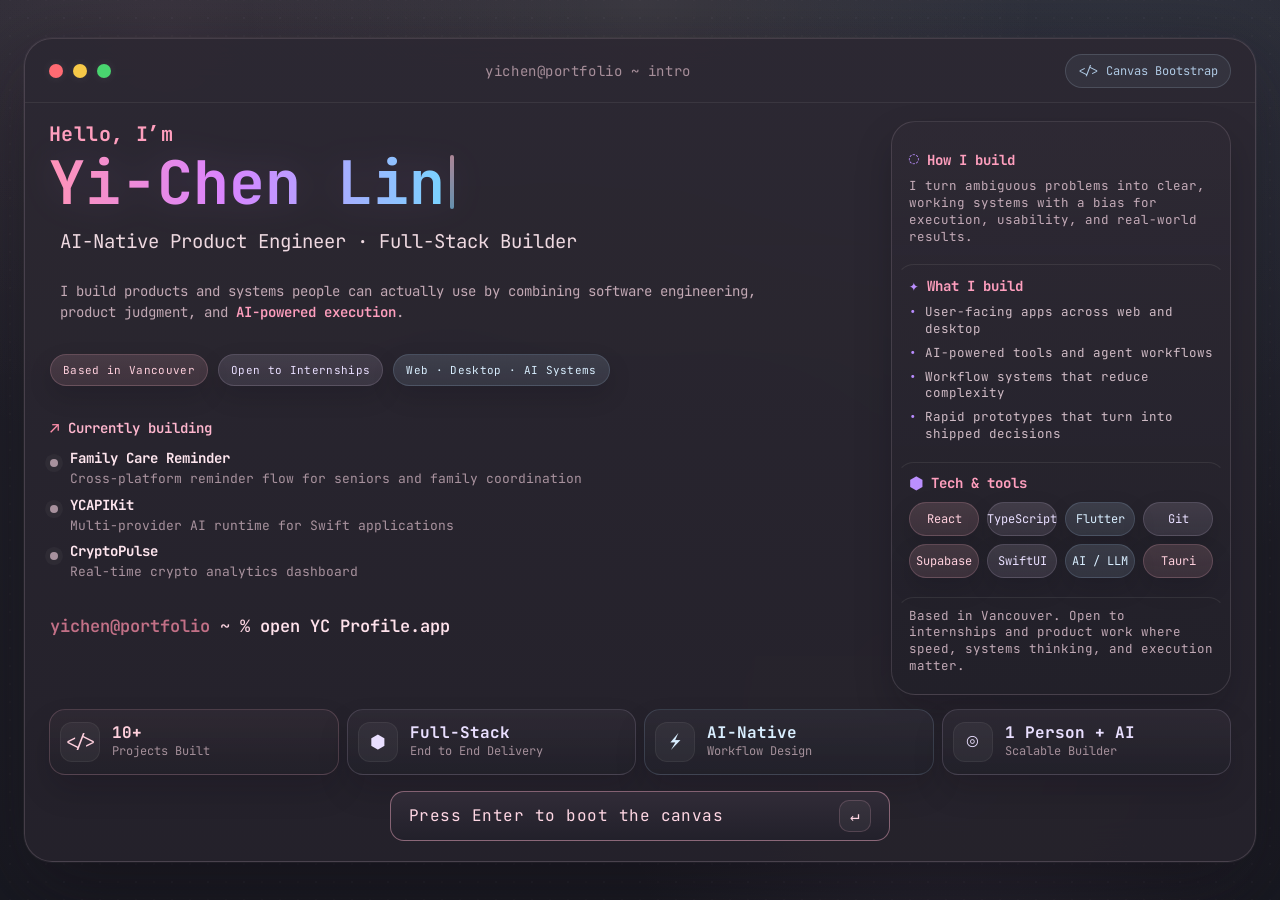
==== commit 6569d0ec: "UI V9" ====
--- a/yichen-canvas-v2.html
+++ b/yichen-canvas-v2.html
@@ -40,6 +40,7 @@
     <script src="./assets/scripts/features/theme.js"></script>
     <script src="./assets/scripts/features/layout.js?v=joychime-work"></script>
     <script src="./assets/scripts/features/views.js"></script>
+    <script src="./assets/scripts/features/top-actions.js"></script>
     <script src="./assets/scripts/features/init.js"></script>
     <script src="./assets/scripts/main.js"></script>
 </body>
--- a/assets/styles/base.css
+++ b/assets/styles/base.css
@@ -106,6 +106,7 @@
 body[data-theme='dark'] .bottom-hint,
 body[data-theme='dark'] .theme-toggle,
 body[data-theme='dark'] .minimap,
+body[data-theme='dark'] .top-action-panel,
 body[data-theme='dark'] .btn,
 body[data-theme='dark'] .sidebar-toggle,
 body[data-theme='dark'] .sidebar-close {
@@ -120,6 +121,19 @@
 
 body[data-theme='dark'] .sidebar {
     background: rgba(14, 18, 33, 0.82);
+}
+
+body[data-theme='dark'] .top-action-panel {
+    background: linear-gradient(180deg, rgba(21, 26, 45, 0.98), rgba(15, 19, 34, 0.94));
+}
+
+body[data-theme='dark'] .top-panel-button,
+body[data-theme='dark'] .share-link-row button,
+body[data-theme='dark'] .settings-segment,
+body[data-theme='dark'] .settings-segment button,
+body[data-theme='dark'] .settings-grid button {
+    background: rgba(255, 255, 255, 0.05);
+    border-color: rgba(255, 255, 255, 0.08);
 }
 
 body[data-theme='dark'] .btn-primary {
@@ -210,6 +224,12 @@
     background: linear-gradient(135deg, rgba(18, 22, 40, 0.98), rgba(44, 33, 48, 0.82) 42%, rgba(33, 30, 52, 0.82));
 }
 
+body[data-theme='dark'] .modal[data-modal-variant='logic'] .modal-header {
+    background:
+        linear-gradient(135deg, rgba(255, 143, 171, 0.18), rgba(40, 58, 78, 0.72) 48%, rgba(29, 58, 46, 0.56)),
+        rgba(18, 22, 40, 0.98);
+}
+
 body[data-theme='dark'] .modal-header::after {
     background: linear-gradient(90deg, rgba(255, 143, 171, 0.18), rgba(133, 193, 233, 0.18), rgba(184, 169, 201, 0.14));
 }
@@ -258,6 +278,12 @@
     border-color: rgba(255, 255, 255, 0.1);
     background: rgba(255, 255, 255, 0.055);
     box-shadow: none;
+}
+
+body[data-theme='dark'] .logic-snapshot,
+body[data-theme='dark'] .logic-rule-grid div {
+    background: rgba(255, 255, 255, 0.055);
+    border-color: rgba(255, 255, 255, 0.08);
 }
 
 body[data-theme='dark'] .modal-section p strong,
--- a/assets/styles/terminal.css
+++ b/assets/styles/terminal.css
@@ -1,4 +1,7 @@
 #terminal-entry {
+    --terminal-surface: rgba(37, 34, 43, 0.94);
+    --terminal-surface-strong: rgba(44, 40, 50, 0.95);
+    --terminal-border: rgba(170, 151, 166, 0.24);
     position: fixed;
     inset: 0;
     z-index: 10000;
@@ -10,9 +13,10 @@
     font-family: 'JetBrains Mono', monospace;
     color: #ffe1ec;
     background:
-        radial-gradient(circle at 18% 0%, rgba(255, 143, 171, 0.07), transparent 24%),
-        radial-gradient(circle at 85% 82%, rgba(111, 207, 255, 0.08), transparent 22%),
-        linear-gradient(180deg, #15172b 0%, #10111f 100%);
+        radial-gradient(circle at 13% 4%, rgba(203, 145, 164, 0.11), transparent 30%),
+        radial-gradient(circle at 86% 18%, rgba(118, 153, 188, 0.12), transparent 32%),
+        radial-gradient(circle at 74% 88%, rgba(176, 142, 194, 0.09), transparent 26%),
+        linear-gradient(180deg, #24242e 0%, #191a22 100%);
     transition: opacity 0.8s ease, visibility 0.8s ease;
     -webkit-overflow-scrolling: touch;
 }
@@ -27,15 +31,15 @@
 
 #terminal-entry::before {
     background:
-        radial-gradient(circle at top, rgba(255, 179, 198, 0.07), transparent 34%),
-        linear-gradient(180deg, rgba(255, 255, 255, 0.02), transparent 42%);
+        radial-gradient(circle at top, rgba(255, 231, 223, 0.09), transparent 36%),
+        linear-gradient(180deg, rgba(255, 255, 255, 0.025), transparent 46%);
 }
 
 #terminal-entry::after {
     opacity: 0.18;
     background:
-        radial-gradient(circle at right 12%, rgba(255, 143, 171, 0.45) 1px, transparent 1.2px) right center / 14px 14px no-repeat,
-        radial-gradient(circle at right 12%, rgba(151, 148, 255, 0.34) 0.8px, transparent 1px) right center / 7px 7px no-repeat;
+        radial-gradient(circle, rgba(195, 167, 178, 0.18) 1px, transparent 1.2px) center / 18px 18px,
+        radial-gradient(circle, rgba(118, 153, 188, 0.16) 0.8px, transparent 1px) center / 36px 36px;
 }
 
 #terminal-entry.hidden {
@@ -55,13 +59,13 @@
     flex-direction: column;
     max-height: calc(100vh - 24px);
     border-radius: 28px;
-    border: 1px solid rgba(255, 160, 194, 0.42);
-    background:
-        linear-gradient(180deg, rgba(20, 22, 42, 0.98) 0%, rgba(18, 19, 35, 0.98) 100%);
+    border: 1px solid var(--terminal-border);
+    background:
+        linear-gradient(180deg, var(--terminal-surface-strong) 0%, var(--terminal-surface) 100%);
     box-shadow:
-        0 0 0 1px rgba(120, 159, 230, 0.12),
-        0 32px 90px rgba(3, 5, 16, 0.55),
-        0 0 56px rgba(111, 207, 255, 0.055);
+        0 0 0 1px rgba(255, 246, 242, 0.035),
+        0 32px 82px rgba(10, 9, 16, 0.5),
+        0 22px 68px rgba(109, 75, 93, 0.12);
     overflow: hidden;
     backdrop-filter: blur(18px);
     transition: transform 0.4s ease, box-shadow 0.4s ease, border-color 0.4s ease;
@@ -69,11 +73,11 @@
 
 #terminal-entry.is-launching .terminal-shell {
     transform: translateY(-4px) scale(1.006);
-    border-color: rgba(134, 244, 165, 0.48);
+    border-color: rgba(154, 191, 174, 0.42);
     box-shadow:
-        0 0 0 1px rgba(134, 244, 165, 0.14),
-        0 34px 94px rgba(3, 5, 16, 0.62),
-        0 0 54px rgba(134, 244, 165, 0.08);
+        0 0 0 1px rgba(154, 191, 174, 0.1),
+        0 34px 88px rgba(10, 9, 16, 0.56),
+        0 20px 54px rgba(109, 75, 93, 0.14);
 }
 
 .terminal-shell-header {
@@ -83,7 +87,7 @@
     gap: 16px;
     min-height: 64px;
     padding: 0 24px;
-    border-bottom: 1px solid rgba(255, 255, 255, 0.05);
+    border-bottom: 1px solid rgba(255, 244, 239, 0.07);
     color: rgba(255, 223, 232, 0.7);
 }
 
@@ -116,8 +120,8 @@
     color: rgba(196, 226, 255, 0.86);
     padding: 8px 12px;
     border-radius: 999px;
-    border: 1px solid rgba(133, 193, 233, 0.22);
-    background: rgba(133, 193, 233, 0.07);
+    border: 1px solid rgba(166, 188, 211, 0.2);
+    background: rgba(166, 188, 211, 0.075);
 }
 
 .terminal-shell-body {
@@ -202,10 +206,10 @@
     transform: translateX(3px);
     border-color: rgba(255, 181, 205, 0.2);
     background:
-        linear-gradient(180deg, rgba(255, 255, 255, 0.045), rgba(255, 255, 255, 0.015)),
-        rgba(255, 181, 205, 0.045);
+        linear-gradient(180deg, rgba(255, 248, 244, 0.06), rgba(255, 248, 244, 0.018)),
+        rgba(226, 166, 183, 0.055);
     box-shadow:
-        0 14px 30px rgba(5, 8, 24, 0.16),
+        0 14px 30px rgba(10, 9, 16, 0.14),
         0 0 0 1px rgba(255, 181, 205, 0.08);
 }
 
@@ -278,8 +282,8 @@
 
 .terminal-quickfact,
 .terminal-chip {
-    --terminal-tone-bg: rgba(255, 181, 205, 0.1);
-    --terminal-tone-border: rgba(255, 181, 205, 0.26);
+    --terminal-tone-bg: rgba(255, 239, 233, 0.055);
+    --terminal-tone-border: rgba(226, 166, 183, 0.2);
     --terminal-tone-text: #ffd5e2;
     display: inline-flex;
     align-items: center;
@@ -287,10 +291,10 @@
     border-radius: 999px;
     border: 1px solid var(--terminal-tone-border);
     background:
-        linear-gradient(180deg, rgba(255, 255, 255, 0.05), rgba(255, 255, 255, 0.01)),
+        linear-gradient(180deg, rgba(255, 248, 244, 0.06), rgba(255, 248, 244, 0.018)),
         var(--terminal-tone-bg);
     color: var(--terminal-tone-text);
-    box-shadow: 0 10px 24px rgba(5, 8, 24, 0.18);
+    box-shadow: 0 10px 24px rgba(10, 9, 16, 0.14);
 }
 
 .terminal-quickfact {
@@ -306,27 +310,27 @@
 }
 
 .terminal-tone-pink {
-    --terminal-tone-bg: rgba(255, 143, 171, 0.12);
-    --terminal-tone-border: rgba(255, 143, 171, 0.24);
+    --terminal-tone-bg: rgba(205, 121, 142, 0.12);
+    --terminal-tone-border: rgba(226, 166, 183, 0.22);
     --terminal-tone-text: #ffd0dd;
 }
 
 .terminal-tone-violet {
-    --terminal-tone-bg: rgba(184, 169, 201, 0.12);
-    --terminal-tone-border: rgba(184, 169, 201, 0.24);
+    --terminal-tone-bg: rgba(170, 151, 191, 0.11);
+    --terminal-tone-border: rgba(184, 169, 201, 0.2);
     --terminal-tone-text: #e9dfff;
 }
 
 .terminal-tone-blue {
-    --terminal-tone-bg: rgba(133, 193, 233, 0.12);
-    --terminal-tone-border: rgba(133, 193, 233, 0.22);
+    --terminal-tone-bg: rgba(127, 158, 190, 0.12);
+    --terminal-tone-border: rgba(145, 174, 203, 0.2);
     --terminal-tone-text: #d9eeff;
 }
 
 .terminal-building {
     margin-top: 14px;
     padding-top: 12px;
-    border-top: 1px solid rgba(255, 255, 255, 0.07);
+    border-top: 1px solid rgba(255, 244, 239, 0.07);
 }
 
 .terminal-building.terminal-nav-section {
@@ -370,7 +374,7 @@
     border-radius: 50%;
     margin-top: 0.75em;
     background: currentColor;
-    box-shadow: 0 0 0 5px rgba(255, 255, 255, 0.03);
+    box-shadow: 0 0 0 5px rgba(255, 244, 239, 0.035);
 }
 
 .terminal-project-item strong {
@@ -391,7 +395,7 @@
 .terminal-command-preview {
     margin-top: 12px;
     padding-top: 12px;
-    border-top: 1px solid rgba(255, 255, 255, 0.07);
+    border-top: 1px solid rgba(255, 244, 239, 0.07);
     font-size: 17px;
     line-height: 1.5;
     color: #ffd7e4;
@@ -404,9 +408,9 @@
 }
 
 .terminal-command-preview.terminal-nav-target.is-active {
-    background: rgba(255, 255, 255, 0.03);
-    border-color: rgba(255, 181, 205, 0.18);
-    box-shadow: 0 10px 24px rgba(5, 8, 24, 0.12);
+    background: rgba(255, 248, 244, 0.04);
+    border-color: rgba(226, 166, 183, 0.16);
+    box-shadow: 0 10px 24px rgba(10, 9, 16, 0.12);
 }
 
 .terminal-command-preview.terminal-nav-target.is-active .terminal-command {
@@ -437,16 +441,16 @@
 .terminal-detail-panel {
     padding: 18px;
     border-radius: 24px;
-    border: 1px solid rgba(255, 143, 171, 0.24);
-    background:
-        linear-gradient(180deg, rgba(24, 26, 48, 0.88), rgba(22, 24, 42, 0.92));
-    box-shadow: 0 18px 36px rgba(5, 8, 24, 0.24);
+    border: 1px solid rgba(170, 151, 166, 0.22);
+    background:
+        linear-gradient(180deg, rgba(48, 43, 54, 0.72), rgba(33, 32, 41, 0.78));
+    box-shadow: 0 18px 36px rgba(10, 9, 16, 0.22);
 }
 
 .terminal-panel-section + .terminal-panel-section {
     margin-top: 12px;
     padding-top: 12px;
-    border-top: 1px solid rgba(255, 255, 255, 0.08);
+    border-top: 1px solid rgba(255, 244, 239, 0.08);
 }
 
 .terminal-panel-section.terminal-nav-panel {
@@ -533,9 +537,9 @@
     border-radius: 16px;
     border: 1px solid var(--terminal-tone-border);
     background:
-        linear-gradient(180deg, rgba(27, 29, 50, 0.84), rgba(19, 21, 38, 0.94)),
+        linear-gradient(180deg, rgba(44, 40, 50, 0.78), rgba(32, 31, 40, 0.9)),
         var(--terminal-tone-bg);
-    box-shadow: 0 16px 30px rgba(5, 8, 24, 0.18);
+    box-shadow: 0 16px 30px rgba(10, 9, 16, 0.16);
 }
 
 .terminal-metric-icon {
@@ -545,10 +549,10 @@
     width: 40px;
     height: 40px;
     border-radius: 12px;
-    background: rgba(255, 255, 255, 0.04);
+    background: rgba(255, 248, 244, 0.045);
     color: var(--terminal-tone-text);
     font-size: 18px;
-    box-shadow: inset 0 0 0 1px rgba(255, 255, 255, 0.05);
+    box-shadow: inset 0 0 0 1px rgba(255, 244, 239, 0.06);
 }
 
 .terminal-metric-value {
@@ -596,7 +600,7 @@
     justify-content: center;
     border-radius: 10px;
     border: 1px solid rgba(255, 181, 205, 0.35);
-    background: rgba(255, 181, 205, 0.08);
+    background: rgba(170, 151, 166, 0.09);
     color: #ffd5e2;
     font-family: inherit;
     font-size: 12px;
@@ -605,7 +609,7 @@
 .terminal-hint-divider {
     width: 1px;
     height: 14px;
-    background: rgba(255, 181, 205, 0.28);
+    background: rgba(170, 151, 166, 0.24);
 }
 
 .terminal-enter-button {
@@ -615,7 +619,7 @@
     border-radius: 14px;
     border: 1px solid rgba(255, 181, 205, 0.44);
     background:
-        linear-gradient(180deg, rgba(33, 35, 62, 0.92), rgba(23, 24, 43, 0.92));
+        linear-gradient(180deg, rgba(51, 45, 57, 0.92), rgba(35, 33, 43, 0.92));
     color: #ffd7e4;
     font-family: inherit;
     font-size: 16px;
@@ -635,9 +639,9 @@
 .terminal-enter-button:hover {
     transform: translateY(-1px);
     border-color: rgba(255, 181, 205, 0.82);
-    box-shadow: 0 16px 30px rgba(5, 8, 24, 0.3);
-    background:
-        linear-gradient(180deg, rgba(39, 41, 70, 0.96), rgba(27, 29, 50, 0.96));
+    box-shadow: 0 16px 30px rgba(10, 9, 16, 0.26);
+    background:
+        linear-gradient(180deg, rgba(58, 51, 63, 0.96), rgba(40, 37, 49, 0.96));
 }
 
 .terminal-enter-button:focus-visible {
@@ -651,7 +655,7 @@
     color: #9ae1a9;
     border-color: rgba(121, 224, 141, 0.48);
     background:
-        linear-gradient(180deg, rgba(22, 39, 33, 0.94), rgba(21, 33, 29, 0.94));
+        linear-gradient(180deg, rgba(33, 48, 42, 0.94), rgba(28, 40, 36, 0.94));
     box-shadow: none;
 }
 
@@ -663,7 +667,7 @@
     height: 32px;
     border-radius: 10px;
     border: 1px solid rgba(255, 181, 205, 0.18);
-    background: rgba(255, 255, 255, 0.04);
+    background: rgba(255, 248, 244, 0.045);
     font-size: 16px;
 }
 
@@ -683,11 +687,11 @@
     border-radius: 20px;
     border: 1px solid rgba(255, 255, 255, 0.08);
     background:
-        linear-gradient(180deg, rgba(242, 246, 255, 0.08), rgba(255, 255, 255, 0.02)),
-        linear-gradient(180deg, rgba(29, 32, 54, 0.96), rgba(19, 21, 38, 0.96));
+        linear-gradient(180deg, rgba(255, 248, 244, 0.08), rgba(255, 255, 255, 0.02)),
+        linear-gradient(180deg, rgba(45, 43, 54, 0.96), rgba(31, 31, 40, 0.96));
     box-shadow:
-        inset 0 1px 0 rgba(255, 255, 255, 0.08),
-        0 18px 42px rgba(0, 0, 0, 0.24);
+        inset 0 1px 0 rgba(255, 244, 239, 0.08),
+        0 18px 42px rgba(10, 9, 16, 0.22);
     opacity: 0;
     max-height: 0;
     overflow: hidden;
@@ -726,8 +730,8 @@
     border-radius: 18px;
     border: 1px solid rgba(214, 225, 255, 0.18);
     background:
-        linear-gradient(180deg, rgba(98, 105, 132, 0.3), rgba(38, 42, 66, 0.58)),
-        linear-gradient(180deg, rgba(245, 249, 255, 0.08), rgba(255, 255, 255, 0.02));
+        linear-gradient(180deg, rgba(122, 105, 118, 0.28), rgba(55, 51, 63, 0.56)),
+        linear-gradient(180deg, rgba(255, 248, 244, 0.08), rgba(255, 255, 255, 0.02));
     box-shadow:
         inset 0 1px 0 rgba(255, 255, 255, 0.16),
         0 10px 24px rgba(0, 0, 0, 0.22);
@@ -741,10 +745,10 @@
     background:
         repeating-linear-gradient(
             90deg,
-            rgba(255, 255, 255, 0.055) 0 18px,
-            rgba(22, 27, 47, 0.88) 18px 20px
+            rgba(255, 248, 244, 0.052) 0 18px,
+            rgba(38, 36, 47, 0.86) 18px 20px
         ),
-        linear-gradient(180deg, rgba(14, 18, 34, 0.96), rgba(6, 9, 18, 0.98));
+        linear-gradient(180deg, rgba(34, 33, 43, 0.96), rgba(18, 18, 25, 0.98));
     box-shadow:
         inset 0 0 0 1px rgba(190, 222, 255, 0.08),
         inset 0 10px 18px rgba(0, 0, 0, 0.28);
@@ -754,10 +758,10 @@
     width: 0;
     height: 100%;
     background:
-        linear-gradient(90deg, rgba(118, 235, 255, 0.92), rgba(130, 237, 175, 0.95) 42%, rgba(189, 255, 144, 0.98));
+        linear-gradient(90deg, rgba(139, 190, 177, 0.92), rgba(154, 210, 171, 0.95) 48%, rgba(226, 210, 155, 0.96));
     box-shadow:
-        0 0 28px rgba(110, 230, 255, 0.22),
-        0 0 24px rgba(162, 255, 138, 0.26),
+        0 0 22px rgba(139, 190, 177, 0.16),
+        0 0 22px rgba(226, 210, 155, 0.18),
         inset 0 0 18px rgba(255, 255, 255, 0.16);
     border-radius: 12px;
     position: relative;
@@ -792,7 +796,7 @@
     height: 18px;
     border-radius: 0 6px 6px 0;
     background:
-        linear-gradient(180deg, rgba(236, 242, 255, 0.9), rgba(167, 181, 208, 0.8));
+        linear-gradient(180deg, rgba(245, 235, 226, 0.88), rgba(178, 163, 174, 0.76));
     box-shadow:
         inset 0 1px 0 rgba(255, 255, 255, 0.28),
         0 0 10px rgba(188, 210, 255, 0.14);
--- a/assets/styles/layout.css
+++ b/assets/styles/layout.css
@@ -110,6 +110,8 @@
     display: flex;
     gap: 10px;
     margin-left: auto;
+    position: relative;
+    align-items: center;
 }
 
 .btn {
@@ -132,6 +134,15 @@
     transform: translateY(-1px);
 }
 
+.btn:focus-visible,
+.top-panel-button:focus-visible,
+.share-link-row button:focus-visible,
+.settings-segment button:focus-visible,
+.settings-grid button:focus-visible {
+    outline: 2px solid rgba(232, 93, 138, 0.38);
+    outline-offset: 3px;
+}
+
 .btn-primary {
     background: linear-gradient(135deg, #ff8fab, #e85d8a);
     color: white;
@@ -163,6 +174,142 @@
     align-items: center;
     justify-content: center;
     font-size: 16px;
+}
+
+.top-action-popovers {
+    position: absolute;
+    top: calc(100% + 12px);
+    right: 0;
+    z-index: 1250;
+    pointer-events: none;
+}
+
+.top-action-panel {
+    width: min(360px, calc(100vw - 24px));
+    padding: 16px;
+    border: 1px solid rgba(0, 0, 0, 0.07);
+    border-radius: 18px;
+    background: linear-gradient(180deg, rgba(255, 255, 255, 0.96), rgba(250, 248, 245, 0.94));
+    box-shadow: 0 22px 54px rgba(36, 39, 58, 0.16);
+    color: var(--text);
+    pointer-events: auto;
+}
+
+.top-action-panel h2 {
+    margin: 5px 0 6px;
+    color: var(--text);
+    font-size: 16px;
+    line-height: 1.25;
+}
+
+.top-action-panel p {
+    margin: 0;
+    color: var(--text-secondary);
+    font-size: 12.5px;
+    line-height: 1.55;
+}
+
+.top-panel-kicker {
+    color: var(--pink-dark);
+    font-size: 10px;
+    font-weight: 800;
+    letter-spacing: 0.14em;
+    text-transform: uppercase;
+}
+
+.top-panel-actions {
+    display: grid;
+    grid-template-columns: 1fr 1fr;
+    gap: 8px;
+    margin-top: 14px;
+}
+
+.top-panel-button,
+.share-link-row button,
+.settings-segment button,
+.settings-grid button {
+    min-height: 36px;
+    border: 1px solid rgba(0, 0, 0, 0.07);
+    border-radius: 12px;
+    background: rgba(255, 255, 255, 0.76);
+    color: var(--text-secondary);
+    font: inherit;
+    font-size: 12px;
+    font-weight: 700;
+    cursor: pointer;
+    transition: all 0.2s ease;
+}
+
+.top-panel-button:hover,
+.share-link-row button:hover,
+.settings-segment button:hover,
+.settings-grid button:hover,
+.settings-segment button.is-active {
+    border-color: rgba(255, 143, 171, 0.28);
+    background: linear-gradient(135deg, rgba(255, 143, 171, 0.12), rgba(184, 169, 201, 0.1));
+    color: var(--text);
+}
+
+.top-panel-button.is-primary {
+    border: none;
+    background: linear-gradient(135deg, #ff8fab, #e85d8a);
+    color: white;
+    box-shadow: 0 10px 22px rgba(232, 93, 138, 0.18);
+}
+
+.share-link-row {
+    display: grid;
+    grid-template-columns: repeat(3, minmax(0, 1fr));
+    gap: 8px;
+    margin-top: 10px;
+}
+
+.top-panel-status {
+    min-height: 16px;
+    margin-top: 10px;
+    color: var(--pink-dark);
+    font-size: 11px;
+    font-weight: 700;
+}
+
+.settings-panel {
+    width: min(340px, calc(100vw - 24px));
+}
+
+.settings-group {
+    margin-top: 14px;
+}
+
+.settings-group > span {
+    display: block;
+    margin-bottom: 8px;
+    color: var(--text-muted);
+    font-size: 10px;
+    font-weight: 800;
+    letter-spacing: 0.1em;
+    text-transform: uppercase;
+}
+
+.settings-segment {
+    display: grid;
+    grid-template-columns: repeat(3, minmax(0, 1fr));
+    gap: 6px;
+    padding: 5px;
+    border: 1px solid rgba(0, 0, 0, 0.06);
+    border-radius: 14px;
+    background: rgba(255, 255, 255, 0.58);
+}
+
+.settings-segment button {
+    border-color: transparent;
+    background: transparent;
+}
+
+.settings-grid {
+    display: grid;
+    grid-template-columns: repeat(3, minmax(0, 1fr));
+    gap: 8px;
+    margin-top: 14px;
 }
 
 .sidebar {
@@ -435,9 +582,23 @@
         border-radius: 12px;
     }
 
+    .top-actions {
+        gap: 6px;
+    }
+
+    .top-actions .btn {
+        min-height: 36px;
+        padding: 8px 12px;
+        border-radius: 12px;
+        font-size: 12px;
+    }
+
     .top-actions .btn-avatar,
     .top-actions .btn-icon {
-        display: none;
+        display: inline-flex;
+        width: 36px;
+        height: 36px;
+        padding: 0;
     }
 
     .sidebar {
@@ -449,3 +610,9 @@
         top: 68px;
     }
 }
+
+@media (max-width: 430px) {
+    .logo-copy {
+        display: none;
+    }
+}
--- a/assets/styles/modal.css
+++ b/assets/styles/modal.css
@@ -250,6 +250,86 @@
     font-size: 11px;
     font-weight: 700;
     box-shadow: 0 6px 18px rgba(88,93,122,0.06);
+}
+
+.modal[data-modal-variant='logic'] {
+    max-width: 680px;
+}
+
+.modal[data-modal-variant='logic'] .modal-header {
+    background:
+        linear-gradient(135deg, rgba(255, 143, 171, 0.22), rgba(214, 234, 248, 0.5) 48%, rgba(212, 245, 224, 0.46)),
+        rgba(255, 255, 255, 0.96);
+}
+
+.modal[data-modal-variant='logic'] .modal-avatar {
+    border-radius: 50%;
+    background: linear-gradient(135deg, #ff8fab, #c8b5d8);
+    color: white;
+    font-size: 18px;
+    font-weight: 900;
+    letter-spacing: 0.01em;
+}
+
+.modal-body[data-modal-variant='logic'] {
+    gap: 12px;
+}
+
+.modal-body[data-modal-variant='logic'] .modal-section {
+    border-radius: 16px;
+    box-shadow: 0 12px 28px rgba(88, 93, 122, 0.055);
+}
+
+.logic-snapshot {
+    display: grid;
+    gap: 8px;
+    padding: 16px;
+    border: 1px solid rgba(232, 93, 138, 0.16);
+    border-radius: 16px;
+    background:
+        linear-gradient(135deg, rgba(255, 143, 171, 0.12), rgba(133, 193, 233, 0.14)),
+        rgba(255, 255, 255, 0.68);
+}
+
+.logic-snapshot span,
+.logic-rule-grid span {
+    color: var(--pink-dark);
+    font-size: 10px;
+    font-weight: 800;
+    letter-spacing: 0.12em;
+    text-transform: uppercase;
+}
+
+.logic-snapshot strong {
+    color: var(--text);
+    font-size: 18px;
+    line-height: 1.35;
+}
+
+.logic-snapshot p {
+    margin: 0;
+}
+
+.logic-rule-grid {
+    display: grid;
+    grid-template-columns: repeat(3, minmax(0, 1fr));
+    gap: 10px;
+    margin-top: 12px;
+}
+
+.logic-rule-grid div {
+    padding: 12px;
+    border: 1px solid rgba(0, 0, 0, 0.06);
+    border-radius: 14px;
+    background: rgba(255, 255, 255, 0.7);
+}
+
+.logic-rule-grid strong {
+    display: block;
+    margin-top: 6px;
+    color: var(--text);
+    font-size: 12.5px;
+    line-height: 1.35;
 }
 
 .modal-close {
@@ -342,6 +422,18 @@
         border-radius: 12px;
     }
 
+    .logic-rule-grid {
+        grid-template-columns: 1fr;
+    }
+
+    .logic-snapshot {
+        padding: 14px;
+    }
+
+    .logic-snapshot strong {
+        font-size: 16px;
+    }
+
     .modal-close {
         top: 16px;
         right: 18px;
--- a/assets/styles/controls.css
+++ b/assets/styles/controls.css
@@ -136,11 +136,67 @@
     opacity: 0.55;
 }
 
+.minimap-canvas-card.is-active-layer {
+    opacity: 0.82;
+}
+
+.minimap-canvas-card.is-dimmed,
+.minimap-timeline-item.is-dimmed,
+.minimap-list-row.is-dimmed {
+    opacity: 0.18;
+    filter: grayscale(0.7);
+}
+
+.minimap-rail {
+    position: absolute;
+    height: 1px !important;
+    border-radius: 999px;
+    background: linear-gradient(90deg, rgba(232, 93, 138, 0.28), rgba(82, 101, 145, 0.24), rgba(125, 211, 168, 0.22));
+}
+
+.minimap-timeline-column {
+    position: absolute;
+    border: 1px solid rgba(150, 157, 180, 0.18);
+    border-radius: 7px;
+    background: rgba(255, 255, 255, 0.24);
+    opacity: 0.42;
+}
+
+.minimap-timeline-item {
+    position: absolute;
+    border-radius: 4px;
+    background: linear-gradient(180deg, rgba(255, 143, 171, 0.62), rgba(125, 211, 168, 0.42));
+    opacity: 0.68;
+}
+
+.minimap-list-toolbar,
+.minimap-list-row {
+    position: absolute;
+}
+
+.minimap-list-toolbar {
+    border-radius: 5px;
+    background: rgba(133, 193, 233, 0.28);
+    opacity: 0.5;
+}
+
+.minimap-list-row {
+    border-radius: 3px;
+    background: linear-gradient(90deg, rgba(255, 143, 171, 0.58), rgba(184, 169, 201, 0.42));
+    opacity: 0.58;
+}
+
 .minimap-viewport {
     position: absolute;
     border: 1.5px solid var(--pink-dark);
     background: rgba(255, 143, 171, 0.08);
     border-radius: 5px;
+}
+
+.minimap-content[data-map-view='timeline'] .minimap-viewport,
+.minimap-content[data-map-view='list'] .minimap-viewport {
+    border-color: rgba(133, 193, 233, 0.92);
+    background: rgba(133, 193, 233, 0.08);
 }
 
 .minimap-title {
--- a/assets/styles/views.css
+++ b/assets/styles/views.css
@@ -338,6 +338,25 @@
     font-size: 10.5px;
 }
 
+.list-view .view-mini-badge,
+.list-view .view-soft-pill {
+    min-height: 22px;
+    padding: 4px 8px;
+    border: 1px solid rgba(150, 157, 180, 0.16);
+    background: rgba(255, 255, 255, 0.46);
+    color: var(--text-secondary);
+    font-size: 9.5px;
+    font-weight: 750;
+    letter-spacing: 0.045em;
+    box-shadow: none;
+}
+
+.list-view .view-mini-badge {
+    background: rgba(255, 143, 171, 0.09);
+    border-color: rgba(255, 143, 171, 0.14);
+    color: var(--pink-dark);
+}
+
 .list-result-count {
     padding: 9px 12px;
     border-radius: 999px;
@@ -479,6 +498,27 @@
     font-size: 9.5px;
 }
 
+.list-view .portfolio-stack {
+    gap: 6px;
+}
+
+.list-view .portfolio-stack .project-tag {
+    padding: 4px 8px;
+    border-color: rgba(150, 157, 180, 0.18);
+    background: rgba(255, 255, 255, 0.44);
+    color: var(--text-secondary);
+    font-size: 9.5px;
+    font-weight: 700;
+    letter-spacing: 0;
+    box-shadow: none;
+}
+
+.list-view .portfolio-stack .project-tag::before {
+    width: 5px;
+    height: 5px;
+    opacity: 0.48;
+}
+
 .portfolio-date {
     color: var(--text);
     font-size: 11px;
@@ -570,6 +610,20 @@
     background: rgba(255, 255, 255, 0.035);
 }
 
+body[data-theme='dark'] .list-view .view-mini-badge,
+body[data-theme='dark'] .list-view .view-soft-pill,
+body[data-theme='dark'] .list-view .portfolio-stack .project-tag {
+    background: rgba(255, 255, 255, 0.065);
+    border-color: rgba(255, 255, 255, 0.09);
+    color: var(--text-secondary);
+}
+
+body[data-theme='dark'] .list-view .view-mini-badge {
+    background: rgba(255, 143, 171, 0.1);
+    border-color: rgba(255, 143, 171, 0.14);
+    color: #ffb8cf;
+}
+
 @media (max-width: 1180px) {
     .portfolio-view-shell {
         left: calc(var(--sidebar-w) + 18px);
@@ -578,6 +632,32 @@
 
     .list-toolbar {
         grid-template-columns: repeat(2, minmax(0, 1fr));
+    }
+
+    .portfolio-table {
+        min-width: 860px;
+    }
+
+    .portfolio-table th,
+    .portfolio-table td {
+        padding: 12px;
+    }
+
+    .portfolio-table td:first-child,
+    .portfolio-table th:first-child {
+        width: 220px;
+    }
+
+    .portfolio-table td:nth-child(4),
+    .portfolio-table th:nth-child(4) {
+        width: 170px;
+    }
+
+    .portfolio-table td:nth-child(5),
+    .portfolio-table th:nth-child(5),
+    .portfolio-table td:nth-child(6),
+    .portfolio-table th:nth-child(6) {
+        width: 190px;
     }
 }
 
@@ -627,7 +707,29 @@
     }
 
     .portfolio-table {
-        min-width: 980px;
+        min-width: 760px;
+    }
+
+    .portfolio-table th,
+    .portfolio-table td {
+        padding: 11px 10px;
+    }
+
+    .portfolio-table td:first-child,
+    .portfolio-table th:first-child {
+        width: 200px;
+    }
+
+    .portfolio-table td:nth-child(4),
+    .portfolio-table th:nth-child(4) {
+        width: 150px;
+    }
+
+    .portfolio-table td:nth-child(5),
+    .portfolio-table th:nth-child(5),
+    .portfolio-table td:nth-child(6),
+    .portfolio-table th:nth-child(6) {
+        width: 165px;
     }
 }
 
@@ -674,8 +776,11 @@
     }
 
     .portfolio-row {
-        margin-bottom: 12px;
-        padding: 4px 0;
+        display: grid;
+        grid-template-columns: repeat(2, minmax(0, 1fr));
+        gap: 12px;
+        margin-bottom: 14px;
+        padding: 14px;
         border: 1px solid var(--card-border);
         border-radius: 16px;
         background: var(--card-bg);
@@ -683,32 +788,75 @@
     }
 
     .portfolio-table td {
-        display: grid;
-        grid-template-columns: 90px minmax(0, 1fr);
-        gap: 12px;
-        padding: 11px 13px;
-        border-bottom: 1px solid rgba(42, 45, 68, 0.07);
+        display: block;
+        width: 100%;
+        padding: 0;
+        border-bottom: none;
+        font-size: 13px;
+        line-height: 1.58;
+    }
+
+    .portfolio-table td:first-child,
+    .portfolio-table td:nth-child(4),
+    .portfolio-table td:nth-child(5),
+    .portfolio-table td:nth-child(6) {
+        width: 100%;
     }
 
     .portfolio-table td::before {
         content: attr(data-label);
+        display: block;
+        margin-bottom: 6px;
         color: var(--text-muted);
         font-size: 10px;
         font-weight: 800;
+        line-height: 1;
         text-transform: uppercase;
     }
 
     .portfolio-table td:first-child {
-        display: block;
-        width: auto;
+        grid-column: 1 / -1;
+        width: 100%;
+        padding-bottom: 12px;
+        border-bottom: 1px solid rgba(42, 45, 68, 0.07);
     }
 
     .portfolio-table td:first-child::before {
         display: none;
     }
 
+    .portfolio-table td:nth-child(4),
+    .portfolio-table td:nth-child(5),
+    .portfolio-table td:nth-child(6),
     .portfolio-table td:last-child {
-        border-bottom: none;
+        grid-column: 1 / -1;
+    }
+
+    .portfolio-table td:nth-child(7) {
+        padding-top: 10px;
+        border-top: 1px solid rgba(42, 45, 68, 0.07);
+    }
+
+    .portfolio-title-cell {
+        align-items: flex-start;
+    }
+
+    .portfolio-title-cell .view-item-icon {
+        width: 42px;
+        height: 42px;
+        border-radius: 14px;
+    }
+
+    .portfolio-title-cell strong {
+        font-size: 14px;
+    }
+
+    .portfolio-stack {
+        gap: 6px;
+    }
+
+    .portfolio-stack .project-tag {
+        padding: 4px 8px;
     }
 
     .portfolio-empty-row td {
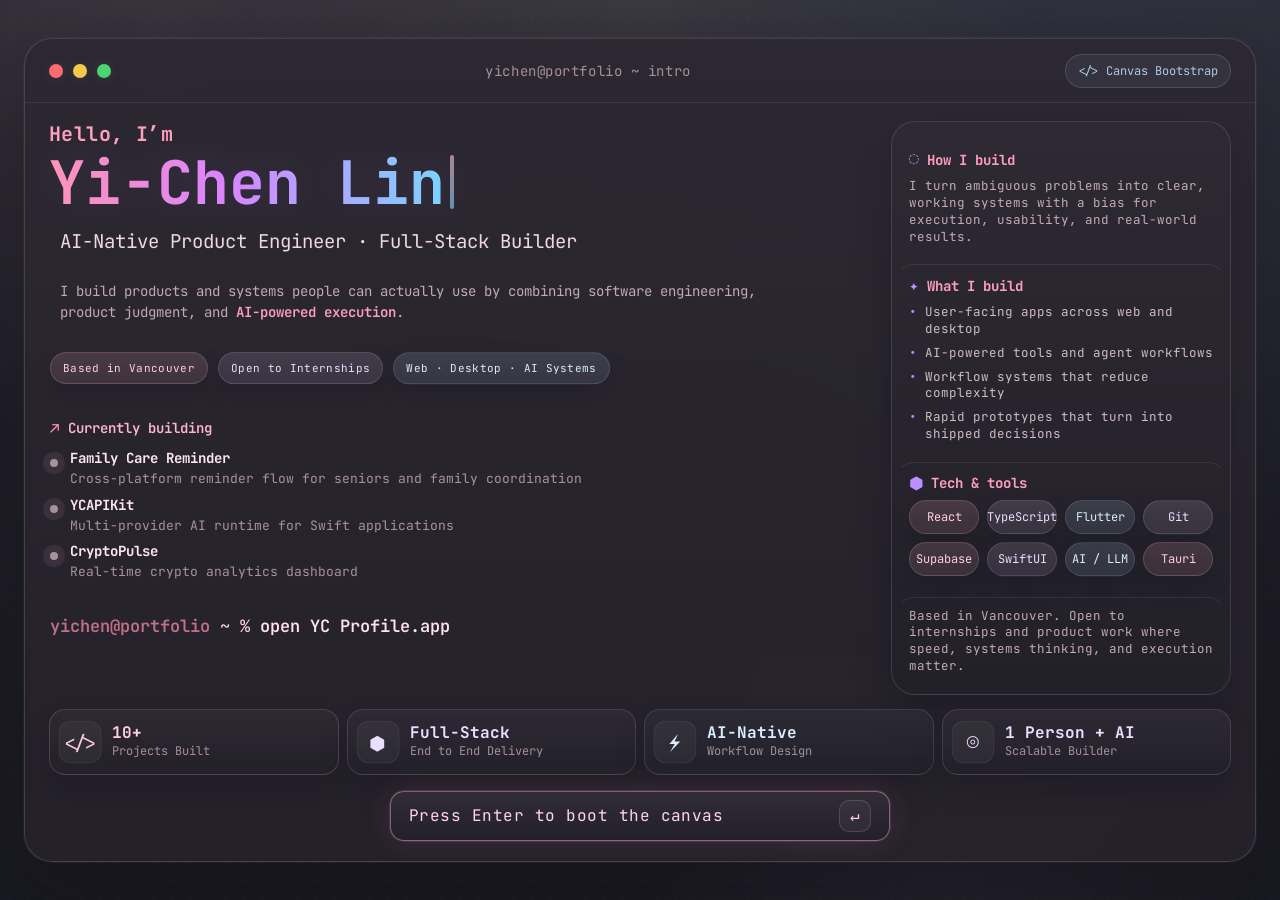
==== commit 6be400fe: "UI" ====
--- a/yichen-canvas-v2.html
+++ b/yichen-canvas-v2.html
@@ -12,6 +12,7 @@
     <link rel="stylesheet" href="./assets/styles/modal.css">
     <link rel="stylesheet" href="./assets/styles/controls.css">
     <link rel="stylesheet" href="./assets/styles/views.css">
+    <link rel="stylesheet" href="./assets/styles/animations.css">
 </head>
 <body>
     <div id="app-root"></div>
@@ -42,6 +43,9 @@
     <script src="./assets/scripts/features/views.js"></script>
     <script src="./assets/scripts/features/top-actions.js"></script>
     <script src="./assets/scripts/features/init.js"></script>
+    <script src="./assets/vendor/gsap/gsap.min.js"></script>
+    <script src="./assets/scripts/features/animations.js"></script>
+    <script src="./assets/scripts/features/canvas-tools.js"></script>
     <script src="./assets/scripts/main.js"></script>
 </body>
 </html>
--- a/assets/styles/base.css
+++ b/assets/styles/base.css
@@ -159,6 +159,13 @@
     background: rgba(255, 255, 255, 0.05);
 }
 
+body[data-theme='dark'] .tool-status {
+    background: rgba(18, 22, 40, 0.94);
+    border-color: rgba(255, 143, 171, 0.2);
+    box-shadow: 0 16px 34px rgba(0, 0, 0, 0.28);
+    color: var(--text-secondary);
+}
+
 body[data-theme='dark'] .layer-item.active,
 body[data-theme='dark'] .hint-item.is-active,
 body[data-theme='dark'] .view-tab.is-active,
--- a/assets/styles/layout.css
+++ b/assets/styles/layout.css
@@ -160,10 +160,14 @@
     width: 42px;
     height: 42px;
     border-radius: 50%;
+    display: inline-flex;
+    align-items: center;
+    justify-content: center;
     background: linear-gradient(135deg, #ffb0cb, #c8b5d8);
     color: white;
     border: none;
     box-shadow: 0 10px 24px rgba(184, 169, 201, 0.22);
+    line-height: 1;
 }
 
 .btn-icon {
--- a/assets/styles/cards.css
+++ b/assets/styles/cards.css
@@ -233,8 +233,15 @@
     box-shadow: 0 2px 8px rgba(0,0,0,0.08);
 }
 
-.project-name { font-weight: 700; color: var(--text); font-size: 15px; }
-.project-name,
+.project-name {
+    font-weight: 700;
+    color: var(--text);
+    font-size: 15px;
+    overflow-wrap: break-word;
+    word-break: normal;
+    hyphens: none;
+}
+
 .project-link {
     overflow-wrap: anywhere;
 }
--- a/assets/styles/connections.css
+++ b/assets/styles/connections.css
@@ -89,3 +89,12 @@
     opacity: var(--connection-muted);
     filter: none;
 }
+
+svg.connections path[data-from][data-to]:not(.is-connected) {
+    opacity: 0;
+    filter: none;
+}
+
+svg.connections path[data-from][data-to].is-connected {
+    opacity: 0.88;
+}
--- a/assets/styles/controls.css
+++ b/assets/styles/controls.css
@@ -93,7 +93,11 @@
     border-radius: 14px;
     border: 1px solid rgba(0, 0, 0, 0.06);
     background: rgba(255, 255, 255, 0.88);
+    display: inline-flex;
+    align-items: center;
+    justify-content: center;
     font-size: 15px;
+    line-height: 1;
     color: var(--text-secondary);
     box-shadow: var(--shadow);
 }
@@ -267,9 +271,12 @@
     border-radius: 20px;
     border: 1px solid rgba(0, 0, 0, 0.06);
     box-shadow: var(--shadow);
+    overflow: visible;
 }
 
 .hint-item {
+    appearance: none;
+    font: inherit;
     display: inline-flex;
     align-items: center;
     justify-content: center;
@@ -280,6 +287,7 @@
     border-radius: 14px;
     border: 1px solid transparent;
     background: transparent;
+    cursor: pointer;
     transition: all 0.2s ease;
 }
 
@@ -294,10 +302,42 @@
     color: var(--text);
 }
 
+.hint-action:focus-visible {
+    outline: 3px solid rgba(255, 143, 171, 0.28);
+    outline-offset: 3px;
+}
+
 .hint-icon {
     font-size: 18px;
     line-height: 1;
     font-weight: 700;
+}
+
+.tool-status {
+    position: absolute;
+    left: 50%;
+    bottom: calc(100% + 10px);
+    transform: translateX(-50%) translateY(8px);
+    min-width: max-content;
+    max-width: min(280px, calc(100vw - 40px));
+    padding: 8px 12px;
+    border-radius: 999px;
+    border: 1px solid rgba(255, 143, 171, 0.18);
+    background: rgba(255, 255, 255, 0.95);
+    box-shadow: 0 12px 32px rgba(255, 143, 171, 0.16);
+    color: var(--text-secondary);
+    font-size: 12px;
+    font-weight: 700;
+    letter-spacing: 0;
+    opacity: 0;
+    visibility: hidden;
+    pointer-events: none;
+    white-space: nowrap;
+}
+
+.tool-status.is-visible {
+    opacity: 1;
+    visibility: visible;
 }
 
 .theme-toggle {
@@ -410,3 +450,21 @@
         height: 44px;
     }
 }
+
+@media (max-width: 360px) {
+    .canvas-view-header {
+        gap: 7px;
+        left: 12px;
+        right: 12px;
+    }
+
+    .view-switch {
+        gap: 3px;
+        padding: 5px;
+    }
+
+    .view-tab {
+        padding: 8px 6px;
+        font-size: 10.5px;
+    }
+}
--- a/assets/styles/views.css
+++ b/assets/styles/views.css
@@ -262,7 +262,9 @@
     font-size: 13px;
     line-height: 1.32;
     color: var(--text);
-    overflow-wrap: anywhere;
+    overflow-wrap: break-word;
+    word-break: normal;
+    hyphens: none;
 }
 
 .timeline-item-copy p,
@@ -624,7 +626,7 @@
     color: #ffb8cf;
 }
 
-@media (max-width: 1180px) {
+@media (max-width: 1440px) {
     .portfolio-view-shell {
         left: calc(var(--sidebar-w) + 18px);
         right: 16px;
@@ -733,28 +735,7 @@
     }
 }
 
-@media (max-width: 767px) {
-    .portfolio-view-shell {
-        top: 128px;
-    }
-
-    .view-panel-head h1 {
-        font-size: 18px;
-    }
-
-    .view-panel-head p {
-        font-size: 12px;
-    }
-
-    .timeline-legend {
-        display: none;
-    }
-
-    .list-toolbar {
-        grid-template-columns: 1fr;
-        border-radius: 16px;
-    }
-
+@media (max-width: 1440px) {
     .portfolio-table-wrap {
         border: none;
         background: transparent;
@@ -768,6 +749,10 @@
     .portfolio-table td {
         display: block;
         width: 100%;
+        min-width: 0;
+    }
+
+    .portfolio-table {
         min-width: 0;
     }
 
@@ -850,6 +835,125 @@
     .portfolio-title-cell strong {
         font-size: 14px;
     }
+}
+
+@media (max-width: 767px) {
+    .portfolio-view-shell {
+        top: 128px;
+    }
+
+    .view-panel-head h1 {
+        font-size: 18px;
+    }
+
+    .view-panel-head p {
+        font-size: 12px;
+    }
+
+    .timeline-legend {
+        display: none;
+    }
+
+    .list-toolbar {
+        grid-template-columns: 1fr;
+        border-radius: 16px;
+    }
+
+    .portfolio-table-wrap {
+        border: none;
+        background: transparent;
+        box-shadow: none;
+        overflow: visible;
+    }
+
+    .portfolio-table,
+    .portfolio-table tbody,
+    .portfolio-table tr,
+    .portfolio-table td {
+        display: block;
+        width: 100%;
+        min-width: 0;
+    }
+
+    .portfolio-table thead {
+        display: none;
+    }
+
+    .portfolio-row {
+        display: grid;
+        grid-template-columns: repeat(2, minmax(0, 1fr));
+        gap: 12px;
+        margin-bottom: 14px;
+        padding: 14px;
+        border: 1px solid var(--card-border);
+        border-radius: 16px;
+        background: var(--card-bg);
+        box-shadow: var(--shadow-card);
+    }
+
+    .portfolio-table td {
+        display: block;
+        width: 100%;
+        padding: 0;
+        border-bottom: none;
+        font-size: 13px;
+        line-height: 1.58;
+    }
+
+    .portfolio-table td:first-child,
+    .portfolio-table td:nth-child(4),
+    .portfolio-table td:nth-child(5),
+    .portfolio-table td:nth-child(6) {
+        width: 100%;
+    }
+
+    .portfolio-table td::before {
+        content: attr(data-label);
+        display: block;
+        margin-bottom: 6px;
+        color: var(--text-muted);
+        font-size: 10px;
+        font-weight: 800;
+        line-height: 1;
+        text-transform: uppercase;
+    }
+
+    .portfolio-table td:first-child {
+        grid-column: 1 / -1;
+        width: 100%;
+        padding-bottom: 12px;
+        border-bottom: 1px solid rgba(42, 45, 68, 0.07);
+    }
+
+    .portfolio-table td:first-child::before {
+        display: none;
+    }
+
+    .portfolio-table td:nth-child(4),
+    .portfolio-table td:nth-child(5),
+    .portfolio-table td:nth-child(6),
+    .portfolio-table td:last-child {
+        grid-column: 1 / -1;
+    }
+
+    .portfolio-table td:nth-child(7) {
+        padding-top: 10px;
+        border-top: 1px solid rgba(42, 45, 68, 0.07);
+    }
+
+    .portfolio-title-cell {
+        align-items: flex-start;
+    }
+
+    .portfolio-title-cell .view-item-icon {
+        width: 42px;
+        height: 42px;
+        border-radius: 14px;
+    }
+
+    .portfolio-title-cell strong {
+        font-size: 14px;
+    }
 
     .portfolio-stack {
         gap: 6px;
--- a/assets/styles/animations.css
+++ b/assets/styles/animations.css
@@ -0,0 +1,245 @@
+.motion-enhanced .modal-overlay,
+.motion-enhanced .modal {
+    transition: none;
+}
+
+.motion-enhanced #terminal-entry .terminal-shell {
+    position: relative;
+}
+
+.motion-enhanced #terminal-entry .terminal-shell::before {
+    content: '';
+    position: absolute;
+    inset: 0;
+    z-index: 1;
+    pointer-events: none;
+    background:
+        linear-gradient(110deg, transparent 0%, transparent 42%, rgba(255, 231, 239, 0.075) 50%, transparent 58%, transparent 100%);
+    transform: translateX(-115%);
+    animation: terminalAmbientSweep 6.8s ease-in-out infinite;
+}
+
+.motion-enhanced #terminal-entry .terminal-shell-header,
+.motion-enhanced #terminal-entry .terminal-shell-body {
+    position: relative;
+    z-index: 2;
+}
+
+.motion-enhanced #terminal-entry .terminal-panel-section,
+.motion-enhanced #terminal-entry .terminal-metric,
+.motion-enhanced #terminal-entry .terminal-enter-button {
+    animation: terminalAmbientBorder 4.8s ease-in-out infinite;
+}
+
+.motion-enhanced #terminal-entry .terminal-panel-section:nth-child(2),
+.motion-enhanced #terminal-entry .terminal-metric:nth-child(2) {
+    animation-delay: 0.7s;
+}
+
+.motion-enhanced #terminal-entry .terminal-panel-section:nth-child(3),
+.motion-enhanced #terminal-entry .terminal-metric:nth-child(3) {
+    animation-delay: 1.4s;
+}
+
+.motion-enhanced #terminal-entry .terminal-panel-section:nth-child(4),
+.motion-enhanced #terminal-entry .terminal-metric:nth-child(4) {
+    animation-delay: 2.1s;
+}
+
+.motion-enhanced .card,
+.motion-enhanced .btn,
+.motion-enhanced .zoom-btn,
+.motion-enhanced .view-expand,
+.motion-enhanced .theme-pill,
+.motion-enhanced .view-tab,
+.motion-enhanced .hint-action,
+.motion-enhanced .top-panel-button {
+    backface-visibility: hidden;
+}
+
+.motion-enhanced .card {
+    overflow: hidden;
+}
+
+.motion-enhanced .card::after {
+    content: '';
+    position: absolute;
+    inset: -2px;
+    z-index: 2;
+    border-radius: inherit;
+    pointer-events: none;
+    opacity: 0;
+    background:
+        linear-gradient(115deg, transparent 18%, rgba(255, 255, 255, 0.28) 48%, transparent 72%);
+    transform: translateX(-130%);
+}
+
+.motion-enhanced .card-section-banner::after,
+.motion-enhanced .card-project-compact::after,
+.motion-enhanced .card-timeline-compact::after,
+.motion-enhanced .card-skill-summary::after {
+    animation: cardAmbientSheen 8.5s ease-in-out infinite;
+}
+
+.motion-enhanced .card-project-compact:nth-of-type(3n)::after {
+    animation-delay: 1.3s;
+}
+
+.motion-enhanced .card-project-compact:nth-of-type(3n + 1)::after {
+    animation-delay: 2.6s;
+}
+
+.motion-enhanced .card.is-connection-source::after,
+.motion-enhanced .card.is-connection-neighbor::after,
+.motion-enhanced .card.is-tool-selected::after,
+.motion-enhanced .card:hover::after {
+    animation: cardFocusSheen 1.9s ease-out infinite;
+}
+
+.motion-enhanced .card.is-tool-selected {
+    box-shadow:
+        0 0 0 1px rgba(255, 143, 171, 0.28),
+        0 10px 34px rgba(255, 143, 171, 0.12);
+}
+
+.motion-enhanced svg.connections path.is-connected {
+    filter: drop-shadow(0 0 8px rgba(255, 143, 171, 0.24));
+}
+
+.motion-enhanced svg.connections path[data-from][data-to]:not(.motion-flow-path):not(.is-connected) {
+    opacity: 0;
+    filter: none;
+}
+
+.motion-enhanced svg.connections path[data-from][data-to].is-connected {
+    opacity: 0.88;
+}
+
+.motion-enhanced svg.connections path.motion-flow-path {
+    pointer-events: none;
+    stroke-width: 2.05;
+    opacity: 0;
+    filter: drop-shadow(0 0 5px rgba(255, 143, 171, 0.08));
+    transition: opacity 0.18s ease, stroke-width 0.18s ease, filter 0.18s ease;
+}
+
+.motion-enhanced svg.connections path.motion-flow-path[data-lane="core"],
+.motion-enhanced svg.connections path.motion-flow-path[data-kind="primary"] {
+    stroke: rgba(232, 93, 138, 0.42);
+}
+
+.motion-enhanced svg.connections path.motion-flow-path[data-lane="project"] {
+    stroke: rgba(85, 178, 128, 0.48);
+}
+
+.motion-enhanced svg.connections path.motion-flow-path[data-kind="secondary"],
+.motion-enhanced svg.connections path.motion-flow-path[data-lane="support"] {
+    stroke: rgba(132, 160, 214, 0.44);
+}
+
+.motion-enhanced svg.connections path.motion-flow-path[data-lane="outreach"] {
+    stroke: rgba(190, 132, 74, 0.42);
+}
+
+.motion-enhanced svg.connections path.motion-flow-path.is-muted {
+    opacity: 0 !important;
+    filter: none;
+}
+
+.motion-enhanced svg.connections path.motion-flow-path:not(.is-active-flow) {
+    opacity: 0 !important;
+}
+
+.motion-enhanced svg.connections path.motion-flow-path.is-active-flow {
+    stroke-width: 2.7;
+    opacity: 0.78 !important;
+    filter: drop-shadow(0 0 9px rgba(255, 143, 171, 0.2));
+}
+
+.motion-pointer-signal {
+    position: fixed;
+    top: 0;
+    left: 0;
+    width: 13px;
+    height: 13px;
+    border: 1px solid rgba(232, 93, 138, 0.42);
+    border-radius: 999px;
+    pointer-events: none;
+    z-index: 9000;
+    opacity: 0;
+    transform: translate(-50%, -50%);
+    box-shadow: 0 0 18px rgba(255, 143, 171, 0.16);
+}
+
+.motion-pointer-signal.is-visible {
+    opacity: 1;
+}
+
+@media (pointer: coarse), (prefers-reduced-motion: reduce) {
+    .motion-pointer-signal {
+        display: none;
+    }
+
+    .motion-enhanced #terminal-entry .terminal-shell::before,
+    .motion-enhanced #terminal-entry .terminal-panel-section,
+    .motion-enhanced #terminal-entry .terminal-metric,
+    .motion-enhanced #terminal-entry .terminal-enter-button,
+    .motion-enhanced .card::after {
+        animation: none;
+    }
+
+    .motion-enhanced .card.is-tool-selected {
+        box-shadow: var(--shadow-card);
+    }
+}
+
+@keyframes terminalAmbientSweep {
+    0%, 18% {
+        opacity: 0;
+        transform: translateX(-115%);
+    }
+    32% {
+        opacity: 1;
+    }
+    48%, 100% {
+        opacity: 0;
+        transform: translateX(115%);
+    }
+}
+
+@keyframes terminalAmbientBorder {
+    0%, 100% {
+        border-color: rgba(255, 244, 239, 0.07);
+    }
+    50% {
+        border-color: rgba(255, 181, 205, 0.2);
+    }
+}
+
+@keyframes cardAmbientSheen {
+    0%, 58% {
+        opacity: 0;
+        transform: translateX(-130%);
+    }
+    68% {
+        opacity: 0.22;
+    }
+    82%, 100% {
+        opacity: 0;
+        transform: translateX(130%);
+    }
+}
+
+@keyframes cardFocusSheen {
+    0% {
+        opacity: 0;
+        transform: translateX(-130%);
+    }
+    38% {
+        opacity: 0.26;
+    }
+    100% {
+        opacity: 0;
+        transform: translateX(130%);
+    }
+}
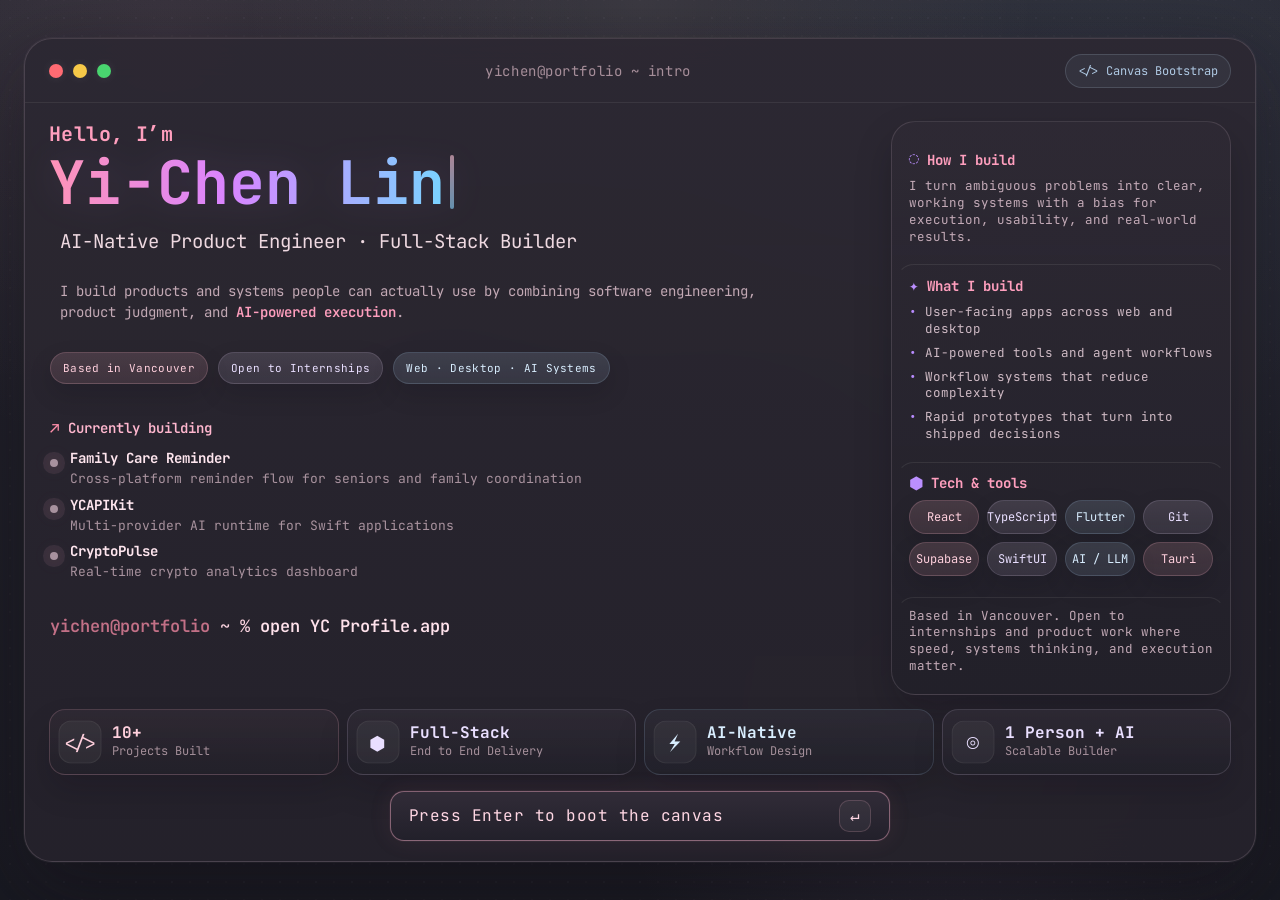
==== commit a0c6dfdb: "Alter screen size" ====
--- a/yichen-canvas-v2.html
+++ b/yichen-canvas-v2.html
@@ -5,7 +5,7 @@
     <meta name="viewport" content="width=device-width, initial-scale=1.0">
     <title>Yi-Chen Canvas | Personal Knowledge Canvas</title>
     <link rel="stylesheet" href="./assets/styles/base.css">
-    <link rel="stylesheet" href="./assets/styles/terminal.css">
+    <link rel="stylesheet" href="./assets/styles/terminal.css?v=responsive-fix">
     <link rel="stylesheet" href="./assets/styles/layout.css">
     <link rel="stylesheet" href="./assets/styles/cards.css">
     <link rel="stylesheet" href="./assets/styles/connections.css">
@@ -44,7 +44,7 @@
     <script src="./assets/scripts/features/top-actions.js"></script>
     <script src="./assets/scripts/features/init.js"></script>
     <script src="./assets/vendor/gsap/gsap.min.js"></script>
-    <script src="./assets/scripts/features/animations.js"></script>
+    <script src="./assets/scripts/features/animations.js?v=responsive-fix-2"></script>
     <script src="./assets/scripts/features/canvas-tools.js"></script>
     <script src="./assets/scripts/main.js"></script>
 </body>
--- a/assets/styles/terminal.css
+++ b/assets/styles/terminal.css
@@ -927,7 +927,8 @@
     }
 
     .terminal-shell {
-        max-height: none;
+        height: calc(100dvh - 24px);
+        max-height: calc(100dvh - 24px);
         border-radius: 24px;
     }
 
@@ -942,6 +943,8 @@
     }
 
     .terminal-shell-body {
+        min-height: 0;
+        overflow: auto;
         padding: 26px 18px 28px;
         gap: 24px;
     }
@@ -965,6 +968,15 @@
     .terminal-enter-button {
         min-height: 58px;
         font-size: 16px;
+    }
+
+    .terminal-launch {
+        position: sticky;
+        bottom: 0;
+        z-index: 3;
+        padding: 12px 0 0;
+        background:
+            linear-gradient(180deg, rgba(37, 34, 43, 0), rgba(37, 34, 43, 0.96) 34%, rgba(37, 34, 43, 0.98));
     }
 
     .terminal-chip-cloud {
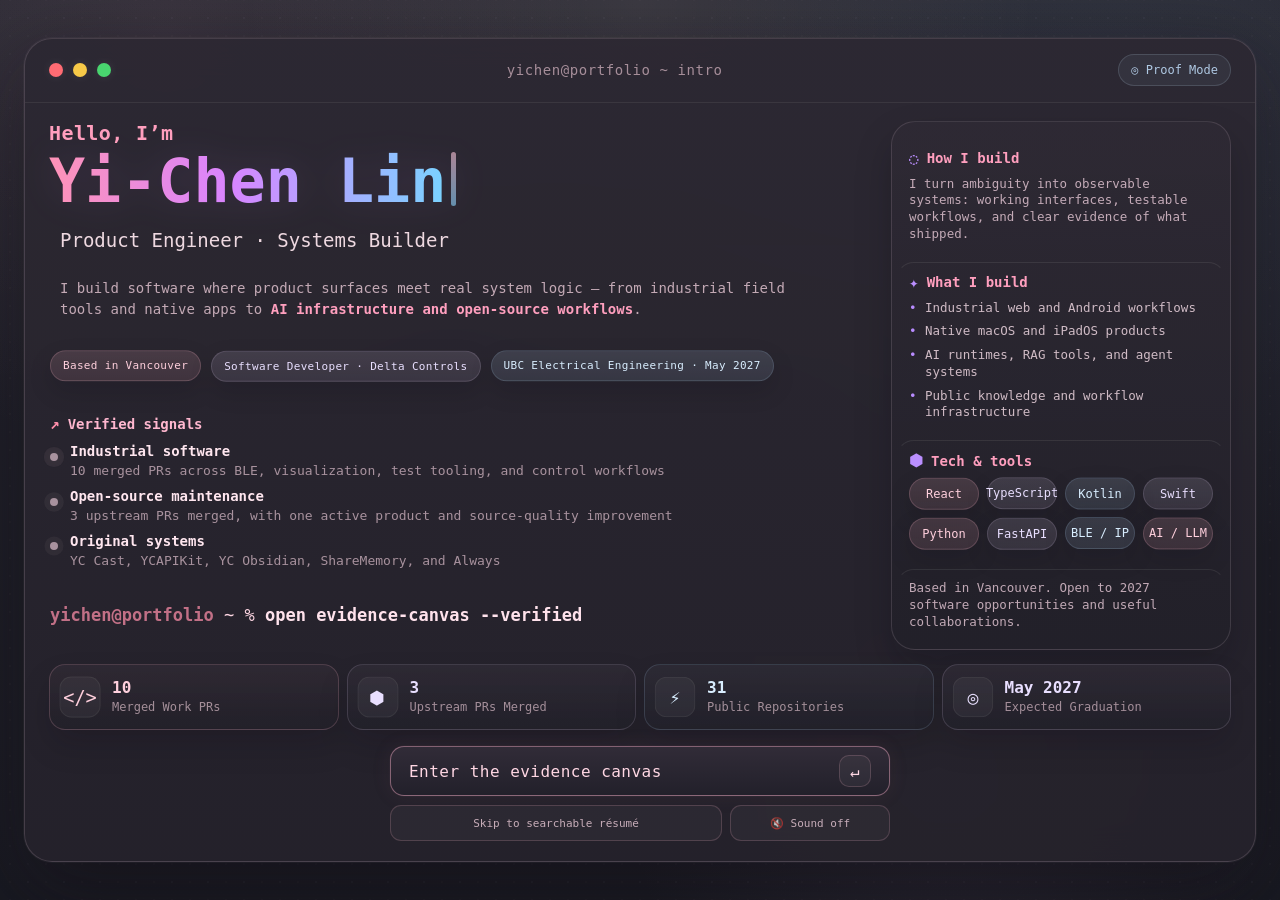
==== commit b60315ed: "Upgrade proof-first portfolio" ====
--- a/yichen-canvas-v2.html
+++ b/yichen-canvas-v2.html
@@ -1,51 +1,15 @@
-<!DOCTYPE html>
+<!doctype html>
 <html lang="en">
 <head>
-    <meta charset="UTF-8">
-    <meta name="viewport" content="width=device-width, initial-scale=1.0">
-    <title>Yi-Chen Canvas | Personal Knowledge Canvas</title>
-    <link rel="stylesheet" href="./assets/styles/base.css">
-    <link rel="stylesheet" href="./assets/styles/terminal.css?v=responsive-fix">
-    <link rel="stylesheet" href="./assets/styles/layout.css">
-    <link rel="stylesheet" href="./assets/styles/cards.css">
-    <link rel="stylesheet" href="./assets/styles/connections.css">
-    <link rel="stylesheet" href="./assets/styles/modal.css">
-    <link rel="stylesheet" href="./assets/styles/controls.css">
-    <link rel="stylesheet" href="./assets/styles/views.css">
-    <link rel="stylesheet" href="./assets/styles/animations.css">
+    <meta charset="utf-8">
+    <meta name="viewport" content="width=device-width, initial-scale=1">
+    <meta name="robots" content="noindex">
+    <meta http-equiv="refresh" content="0; url=./">
+    <link rel="canonical" href="https://ycl-2004.github.io/Profile/">
+    <title>Yi-Chen Lin | Redirecting</title>
+    <script>window.location.replace('./');</script>
 </head>
 <body>
-    <div id="app-root"></div>
-
-    <script src="./assets/scripts/core/namespace.js"></script>
-    <script src="./assets/scripts/data/connections.js?v=joychime-work"></script>
-    <script src="./assets/scripts/data/modal-data.js"></script>
-    <script src="./assets/scripts/data/portfolio-items.js"></script>
-    <script src="./assets/scripts/templates/terminal.js"></script>
-    <script src="./assets/scripts/templates/top-bar.js"></script>
-    <script src="./assets/scripts/templates/sidebar.js"></script>
-    <script src="./assets/scripts/templates/connections-svg.js"></script>
-    <script src="./assets/scripts/templates/cards.js?v=joychime-work"></script>
-    <script src="./assets/scripts/templates/canvas-ui.js"></script>
-    <script src="./assets/scripts/templates/modal.js"></script>
-    <script src="./assets/scripts/core/render.js"></script>
-    <script src="./assets/scripts/core/state.js"></script>
-    <script src="./assets/scripts/core/dom.js"></script>
-    <script src="./assets/scripts/features/connections.js"></script>
-    <script src="./assets/scripts/features/minimap.js"></script>
-    <script src="./assets/scripts/features/terminal-entry.js"></script>
-    <script src="./assets/scripts/features/pan-zoom.js"></script>
-    <script src="./assets/scripts/features/card-dragging.js"></script>
-    <script src="./assets/scripts/features/layers.js"></script>
-    <script src="./assets/scripts/features/modal.js"></script>
-    <script src="./assets/scripts/features/theme.js"></script>
-    <script src="./assets/scripts/features/layout.js?v=joychime-work"></script>
-    <script src="./assets/scripts/features/views.js"></script>
-    <script src="./assets/scripts/features/top-actions.js"></script>
-    <script src="./assets/scripts/features/init.js"></script>
-    <script src="./assets/vendor/gsap/gsap.min.js"></script>
-    <script src="./assets/scripts/features/animations.js?v=responsive-fix-2"></script>
-    <script src="./assets/scripts/features/canvas-tools.js"></script>
-    <script src="./assets/scripts/main.js"></script>
+    <p>This legacy URL has moved to <a href="./">Yi-Chen Lin’s portfolio</a>.</p>
 </body>
 </html>
